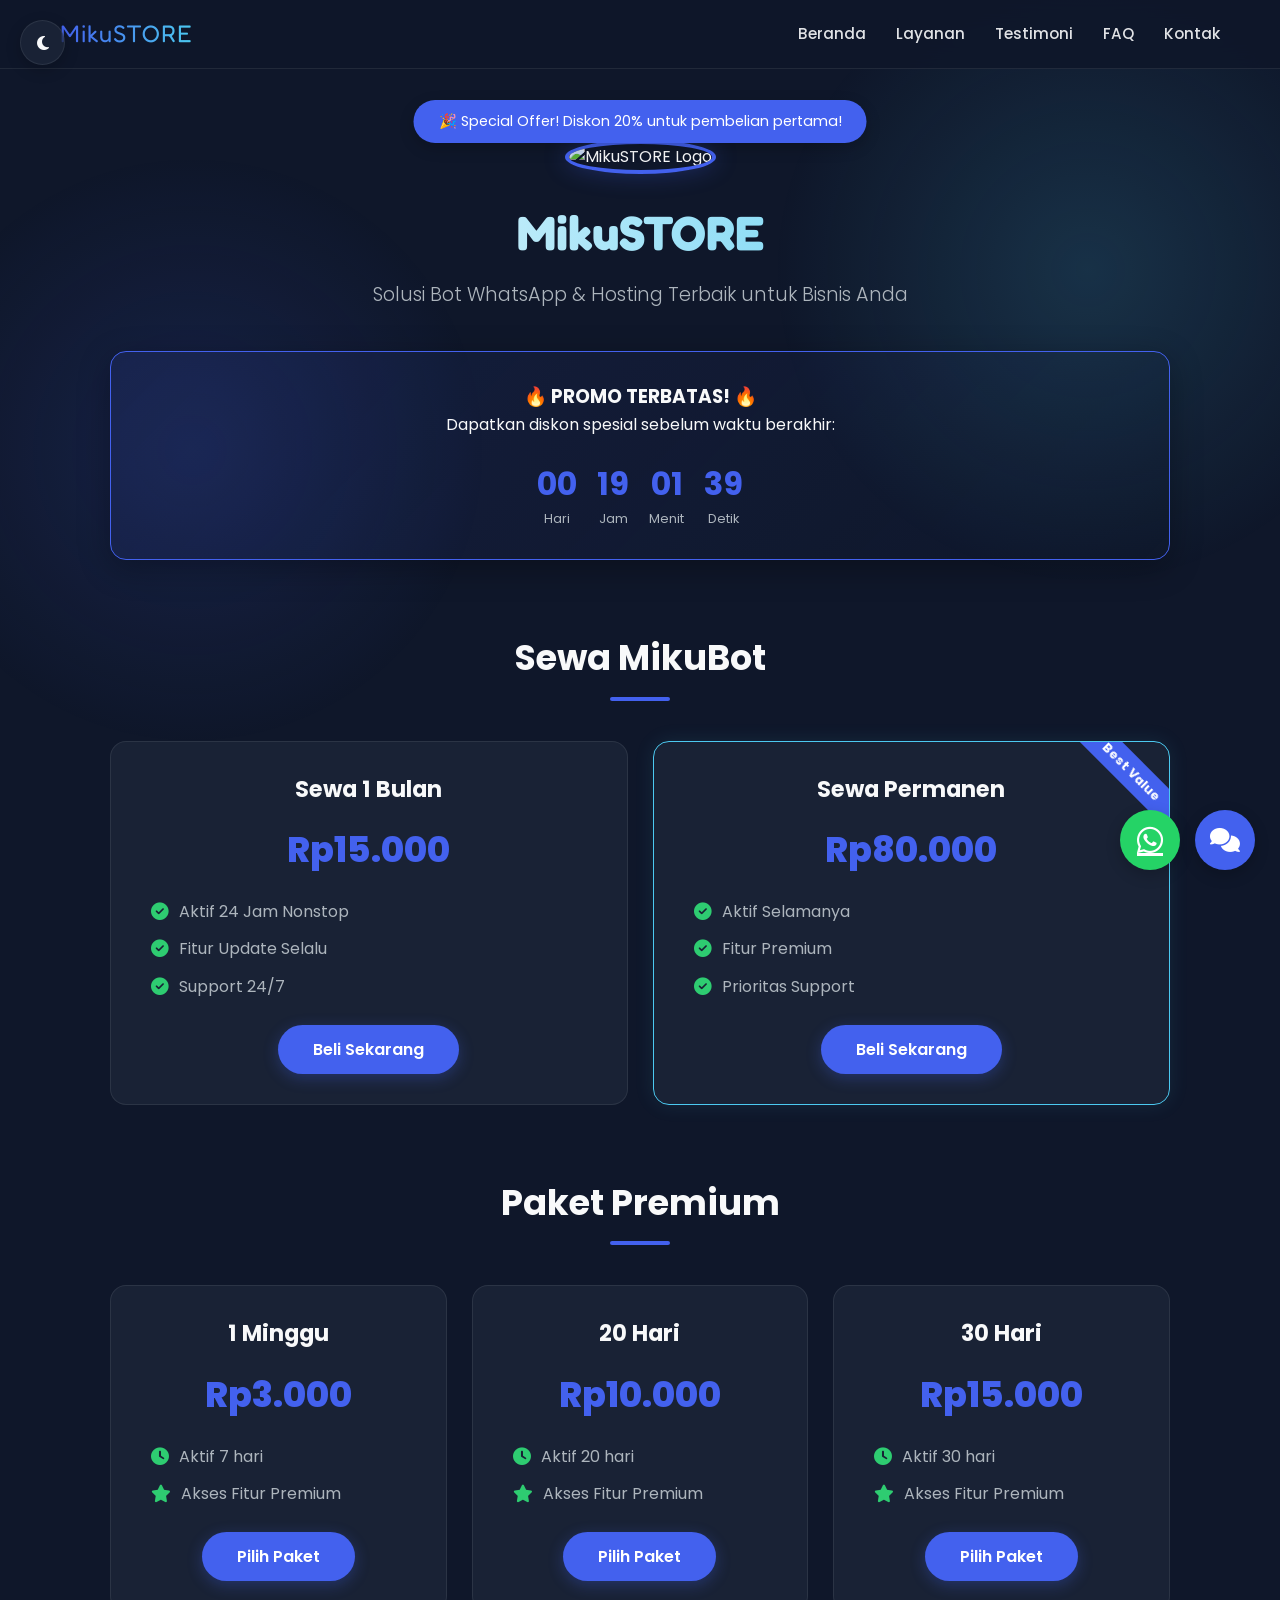
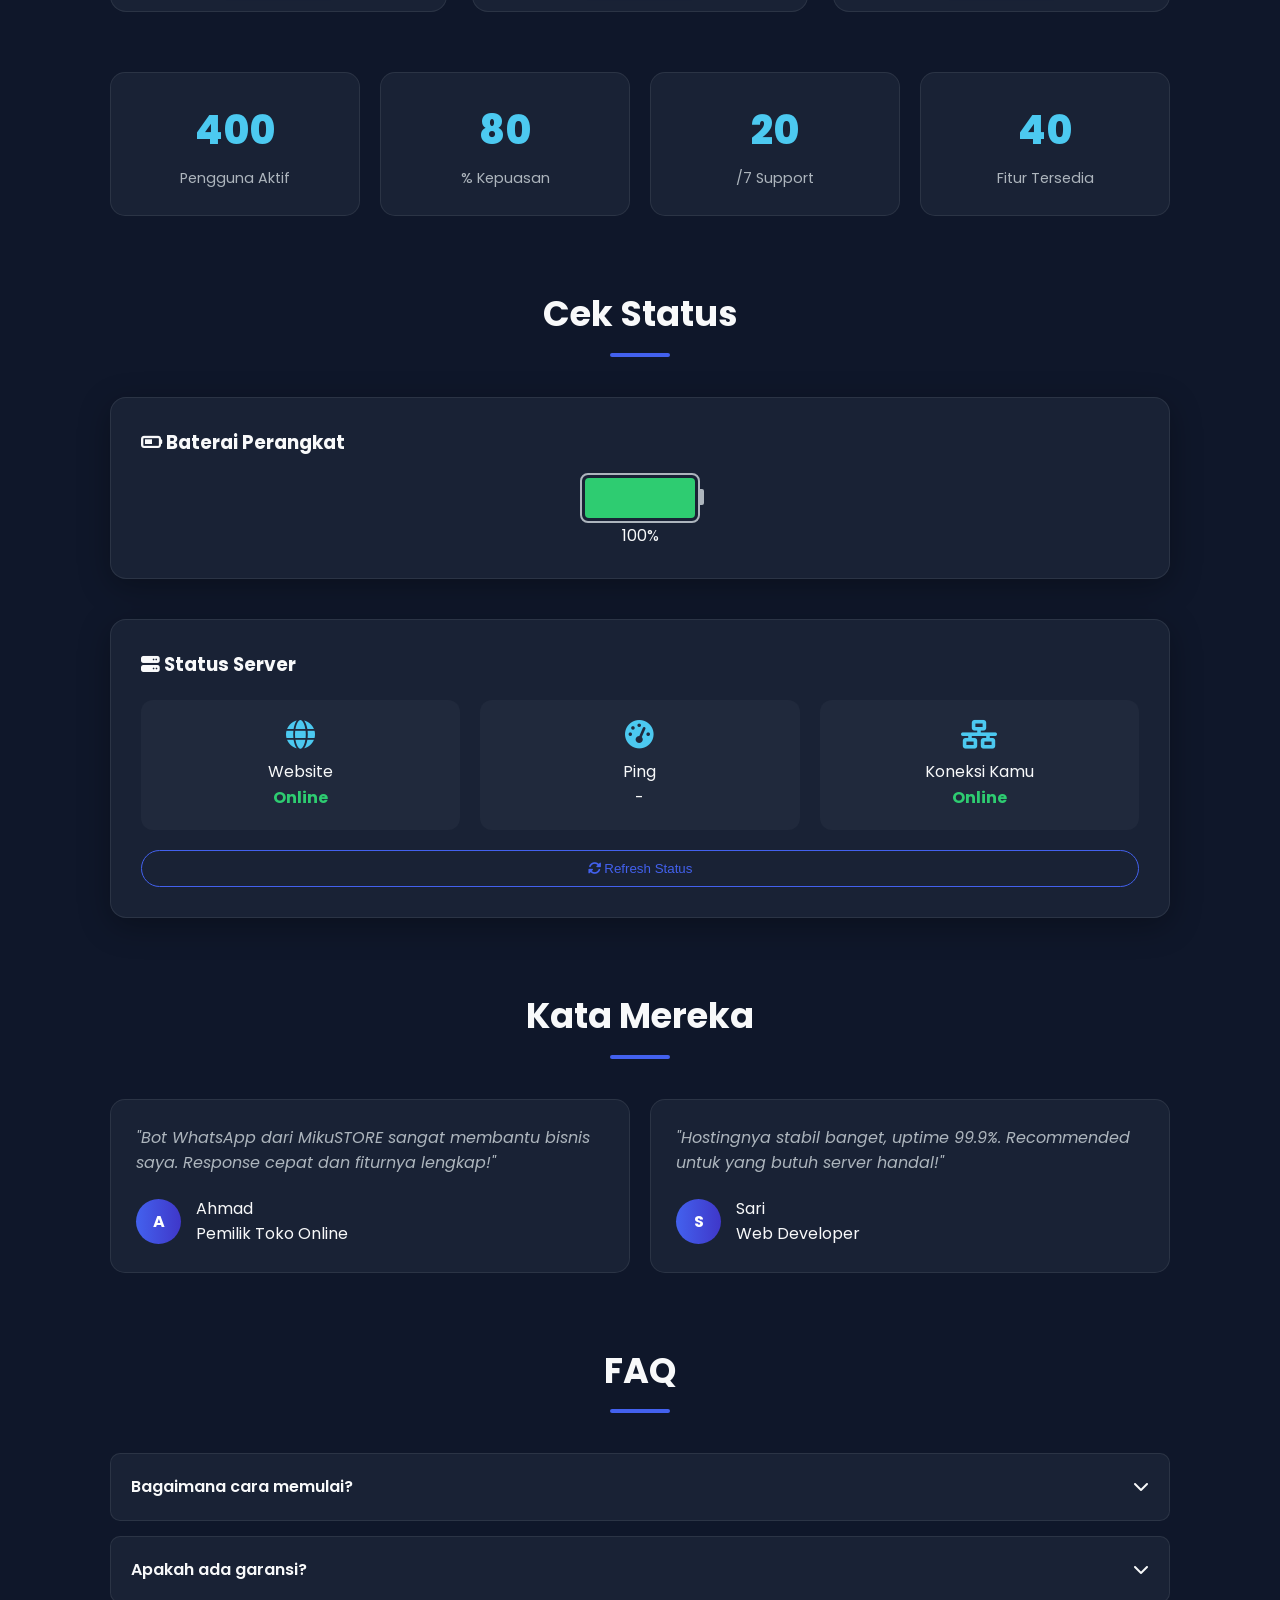
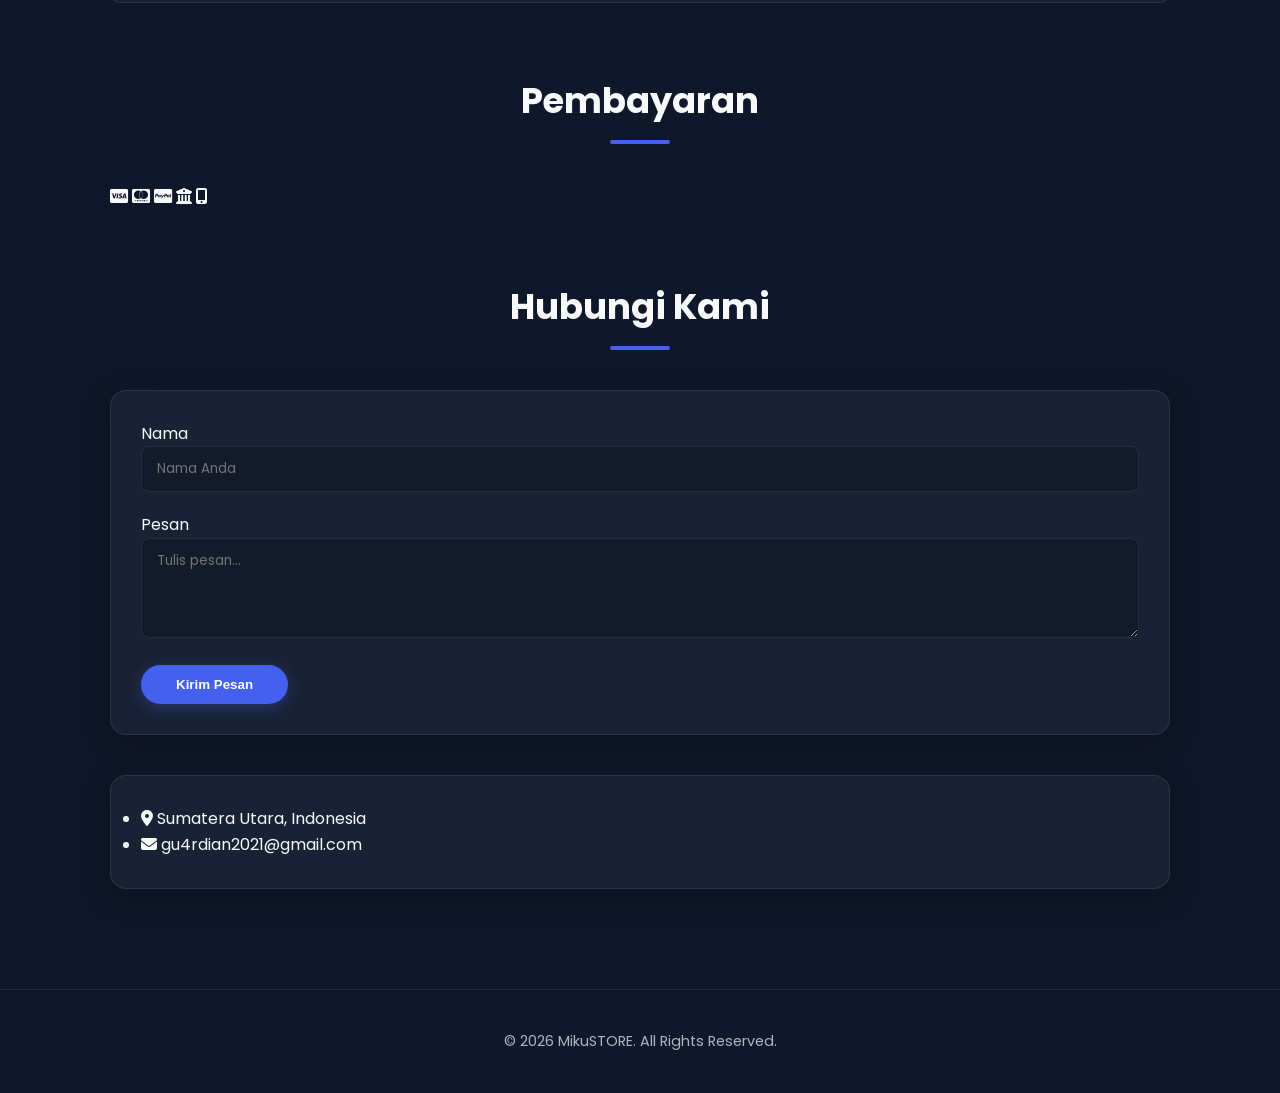
==== index.html @ b58fa384 "Add files via upload" ====
<!DOCTYPE html>
<html lang="id">
<head>
  <meta charset="UTF-8">
  <meta name="viewport" content="width=device-width, initial-scale=1.0">
  <title>MikuSTORE | Bot WhatsApp & Hosting Terbaik</title>
  <meta name="description" content="MikuSTORE - Penyedia Bot WhatsApp & Hosting Terbaik dengan harga terjangkau.">
  <meta name="keywords" content="bot whatsapp, hosting, miku bot, sewa bot, premium bot, indonesia">
  <meta name="author" content="MikuSTORE">
  
  <!-- Font & Icons -->
  <link rel="stylesheet" href="https://cdnjs.cloudflare.com/ajax/libs/font-awesome/6.4.0/css/all.min.css">
  <link href="https://fonts.googleapis.com/css2?family=Poppins:wght@300;400;500;600;700&family=Fredoka+One&display=swap" rel="stylesheet">
  
  <!-- Link ke CSS Eksternal -->
  <link rel="stylesheet" href="style.css">
</head>
<body>
  <div class="background-overlay"></div>
  
  <div class="loading">
    <div class="loader"></div>
  </div>

  <!-- Navigation Bar -->
  <nav class="navbar">
    <div class="nav-container">
      <div class="nav-logo">MikuSTORE</div>
      <ul class="nav-menu">
        <li><a href="#home" class="nav-link">Beranda</a></li>
        <li><a href="#services" class="nav-link">Layanan</a></li>
        <li><a href="#testimonials" class="nav-link">Testimoni</a></li>
        <li><a href="#faq" class="nav-link">FAQ</a></li>
        <li><a href="#contact" class="nav-link">Kontak</a></li>
      </ul>
      <button class="mobile-menu-btn" id="mobileMenuBtn">
        <i class="fas fa-bars"></i>
      </button>
    </div>
  </nav>

  <!-- Theme Toggle -->
  <div class="theme-toggle" id="themeToggle">
    <i class="fas fa-moon"></i>
  </div>

  <!-- Notification Banner -->
  <div class="notification" id="notification">
    🎉 Special Offer! Diskon 20% untuk pembelian pertama!
  </div>

  <div class="container">
    <header class="header fade-in" id="home">
      <div class="logo-container">
        <img src="https://telegra.ph/file/12af7fc7586c6e9bf2c4f.jpg" alt="MikuSTORE Logo" loading="lazy">
      </div>
      <h1>MikuSTORE</h1>
      <p class="tagline">Solusi Bot WhatsApp & Hosting Terbaik untuk Bisnis Anda</p>
    </header>

    <!-- Promo Countdown -->
    <div class="promo-section fade-in">
      <h3>🔥 PROMO TERBATAS! 🔥</h3>
      <p>Dapatkan diskon spesial sebelum waktu berakhir:</p>
      <div class="countdown" id="countdown">
        <div class="countdown-item">
          <div class="countdown-number" id="days">00</div>
          <div class="countdown-label">Hari</div>
        </div>
        <div class="countdown-item">
          <div class="countdown-number" id="hours">00</div>
          <div class="countdown-label">Jam</div>
        </div>
        <div class="countdown-item">
          <div class="countdown-number" id="minutes">00</div>
          <div class="countdown-label">Menit</div>
        </div>
        <div class="countdown-item">
          <div class="countdown-number" id="seconds">00</div>
          <div class="countdown-label">Detik</div>
        </div>
      </div>
    </div>

    <h2 class="fade-in" id="services">Sewa MikuBot</h2>

    <div class="pricing">
      <div class="box fade-in">
        <h3>Sewa 1 Bulan</h3>
        <div class="price">Rp15.000</div>
        <ul>
          <li><i class="fas fa-check-circle"></i> Aktif 24 Jam Nonstop</li>
          <li><i class="fas fa-check-circle"></i> Fitur Update Selalu</li>
          <li><i class="fas fa-check-circle"></i> Support 24/7</li>
        </ul>
        <a href="https://wa.me/+6282370247706" class="btn-click">Beli Sekarang</a>
      </div>
      <div class="box fade-in popular">
        <div class="badge-popular">Best Value</div>
        <h3>Sewa Permanen</h3>
        <div class="price">Rp80.000</div>
        <ul>
          <li><i class="fas fa-check-circle"></i> Aktif Selamanya</li>
          <li><i class="fas fa-check-circle"></i> Fitur Premium</li>
          <li><i class="fas fa-check-circle"></i> Prioritas Support</li>
        </ul>
        <a href="https://wa.me/+6282370247706" class="btn-click">Beli Sekarang</a>
      </div>
    </div>

    <h2 class="fade-in">Paket Premium</h2>

    <div class="pricing">
      <div class="box fade-in">
        <h3>1 Minggu</h3>
        <div class="price">Rp3.000</div>
        <ul>
          <li><i class="fas fa-clock"></i> Aktif 7 hari</li>
          <li><i class="fas fa-star"></i> Akses Fitur Premium</li>
        </ul>
        <a href="https://wa.me/+6282370247706" class="btn-click">Pilih Paket</a>
      </div>
      <div class="box fade-in">
        <h3>20 Hari</h3>
        <div class="price">Rp10.000</div>
        <ul>
          <li><i class="fas fa-clock"></i> Aktif 20 hari</li>
          <li><i class="fas fa-star"></i> Akses Fitur Premium</li>
        </ul>
        <a href="https://wa.me/+6282370247706" class="btn-click">Pilih Paket</a>
      </div>
      <div class="box fade-in">
        <h3>30 Hari</h3>
        <div class="price">Rp15.000</div>
        <ul>
          <li><i class="fas fa-clock"></i> Aktif 30 hari</li>
          <li><i class="fas fa-star"></i> Akses Fitur Premium</li>
        </ul>
        <a href="https://wa.me/+6282370247706" class="btn-click">Pilih Paket</a>
      </div>
    </div>

    <!-- Statistics Section -->
    <div class="stats fade-in">
      <div class="stat-card">
        <div class="stat-number" data-count="500">0</div>
        <div class="stat-label">Pengguna Aktif</div>
      </div>
      <div class="stat-card">
        <div class="stat-number" data-count="99">0</div>
        <div class="stat-label">% Kepuasan</div>
      </div>
      <div class="stat-card">
        <div class="stat-number" data-count="24">0</div>
        <div class="stat-label">/7 Support</div>
      </div>
      <div class="stat-card">
        <div class="stat-number" data-count="50">0</div>
        <div class="stat-label">Fitur Tersedia</div>
      </div>
    </div>

    <h2 class="fade-in">Cek Status</h2>

    <div class="battery-section fade-in">
      <h3><i class="fas fa-battery-half"></i> Baterai Perangkat</h3>
      <div class="battery-container">
        <div class="battery">
          <div class="battery-level" id="battery-level"></div>
        </div>
        <div class="battery-percent" id="battery-percent">...</div>
      </div>
    </div>

    <!-- Connection Status Section -->
    <div class="connection-section fade-in">
      <h3><i class="fas fa-server"></i> Status Server</h3>
      <div class="connection-container">
        <div class="connection-card">
          <div class="connection-icon"><i class="fas fa-globe"></i></div>
          <div class="connection-status">Website</div>
          <div class="connection-value status-online" id="website-status">Online</div>
        </div>
        <div class="connection-card">
          <div class="connection-icon"><i class="fas fa-tachometer-alt"></i></div>
          <div class="connection-status">Ping</div>
          <div class="connection-value" id="ping-value">
            <span class="ping-indicator ping-excellent" id="ping-indicator"></span>
            <span id="ping-ms">-</span>
          </div>
        </div>
        <div class="connection-card">
          <div class="connection-icon"><i class="fas fa-network-wired"></i></div>
          <div class="connection-status">Koneksi Kamu</div>
          <div class="connection-value status-online" id="user-connection">Online</div>
        </div>
      </div>
      
      <button class="check-connection-btn" id="checkConnectionBtn">
        <i class="fas fa-sync-alt"></i> Refresh Status
      </button>
    </div>

    <!-- Testimonials Section -->
    <h2 class="fade-in" id="testimonials">Kata Mereka</h2>
    <div class="testimonials">
      <div class="testimonial-grid">
        <div class="testimonial-card fade-in">
          <div class="testimonial-text">
            "Bot WhatsApp dari MikuSTORE sangat membantu bisnis saya. Response cepat dan fiturnya lengkap!"
          </div>
          <div class="testimonial-author">
            <div class="author-avatar">A</div>
            <div>
              <div class="author-name">Ahmad</div>
              <div class="author-role">Pemilik Toko Online</div>
            </div>
          </div>
        </div>
        <div class="testimonial-card fade-in">
          <div class="testimonial-text">
            "Hostingnya stabil banget, uptime 99.9%. Recommended untuk yang butuh server handal!"
          </div>
          <div class="testimonial-author">
            <div class="author-avatar">S</div>
            <div>
              <div class="author-name">Sari</div>
              <div class="author-role">Web Developer</div>
            </div>
          </div>
        </div>
      </div>
    </div>

    <!-- FAQ Section -->
    <h2 class="fade-in" id="faq">FAQ</h2>
    <div class="faq-section">
      <div class="faq-container">
        <div class="faq-item fade-in">
          <div class="faq-question">
            Bagaimana cara memulai?
            <span class="faq-toggle"><i class="fas fa-chevron-down"></i></span>
          </div>
          <div class="faq-answer">
            Hubungi kami via WhatsApp, tim kami akan membantu setup bot dalam waktu singkat.
          </div>
        </div>
        <div class="faq-item fade-in">
          <div class="faq-question">
            Apakah ada garansi?
            <span class="faq-toggle"><i class="fas fa-chevron-down"></i></span>
          </div>
          <div class="faq-answer">
            Ya, garansi uptime 99.9% dan uang kembali jika tidak puas dalam 7 hari.
          </div>
        </div>
      </div>
    </div>

    <!-- Payment Methods -->
    <div class="payment-section fade-in">
      <h2>Pembayaran</h2>
      <div class="payment-icons">
        <i class="fab fa-cc-visa" title="Visa"></i>
        <i class="fab fa-cc-mastercard" title="Mastercard"></i>
        <i class="fab fa-cc-paypal" title="PayPal"></i>
        <i class="fas fa-university" title="Transfer Bank"></i>
        <i class="fas fa-mobile-alt" title="E-Wallet"></i>
      </div>
    </div>

    <!-- Contact Form -->
    <h2 class="fade-in" id="contact">Hubungi Kami</h2>
    <div class="contact-form fade-in">
      <form id="contactForm">
        <div class="form-group">
          <label for="name">Nama</label>
          <input type="text" id="name" class="form-control" placeholder="Nama Anda" required>
        </div>
        <div class="form-group">
          <label for="message">Pesan</label>
          <textarea id="message" class="form-control" placeholder="Tulis pesan..." required></textarea>
        </div>
        <button type="submit" class="btn-click">Kirim Pesan</button>
      </form>
    </div>

    <div class="contact fade-in">
      <ul>
        <li><i class="fas fa-map-marker-alt"></i> Sumatera Utara, Indonesia</li>
        <li><i class="fas fa-envelope"></i> gu4rdian2021@gmail.com</li>
      </ul>
    </div>
  </div>

  <!-- Widgets -->
  <div class="live-chat-widget" id="liveChatWidget">
    <div class="chat-header">
      <h4>Support</h4>
      <button class="chat-close" id="chatClose"><i class="fas fa-times"></i></button>
    </div>
    <div class="chat-body" id="chatBody">
      <div class="chat-message">
        <div class="chat-avatar">CS</div>
        <div class="chat-text">Halo! Ada yang bisa kami bantu?</div>
      </div>
    </div>
    <div class="chat-input">
      <input type="text" id="chatInput" placeholder="Ketik pesan...">
      <button id="chatSend"><i class="fas fa-paper-plane"></i></button>
    </div>
  </div>

  <div class="chat-toggle" id="chatToggle">
    <i class="fas fa-comments"></i>
  </div>

  <a href="https://wa.me/6282370247706" class="whatsapp-float" target="_blank">
    <i class="fab fa-whatsapp"></i>
  </a>

  <div class="back-to-top" id="backToTop">
    <i class="fas fa-arrow-up"></i>
  </div>

  <footer class="footer">
    <p>&copy; <span id="displayYear"></span> MikuSTORE. All Rights Reserved.</p>
  </footer>

  <!-- Link ke JS Eksternal -->
  <script src="script.js"></script>
</body>
</html>
---- style.css ----
:root {
  /* Skema Warna Baru: Lebih Soft & Professional */
  --primary: #4361ee;       /* Royal Blue */
  --secondary: #3f37c9;     /* Deep Blue */
  --accent: #4cc9f0;        /* Cyan/Light Blue */
  --text-main: #f8f9fa;     /* Off-white text */
  --text-muted: #adb5bd;    /* Grey text */
  
  --dark: #0f172a;          /* Dark Slate (Background utama) */
  --darker: #020617;        /* Almost Black */
  
  --card-bg: rgba(30, 41, 59, 0.7); /* Glassmorphism Slate */
  --card-border: rgba(255, 255, 255, 0.08);
  
  --success: #2ecc71;
  --shadow: 0 8px 32px 0 rgba(0, 0, 0, 0.3);
  --transition: all 0.3s ease;
}

* {
  margin: 0;
  padding: 0;
  box-sizing: border-box;
}

html {
  scroll-behavior: smooth;
}

body {
  font-family: 'Poppins', sans-serif;
  color: var(--text-main);
  background: var(--dark);
  line-height: 1.6;
  min-height: 100vh;
  overflow-x: hidden;
}

/* Light Mode Variables */
body.light-mode {
  --primary: #3a0ca3;
  --secondary: #4361ee;
  --dark: #f1f5f9;
  --darker: #e2e8f0;
  --text-main: #1e293b;
  --text-muted: #64748b;
  --card-bg: rgba(255, 255, 255, 0.85);
  --card-border: rgba(0,0,0,0.05);
  color: var(--text-main);
}

/* Subtle Animated Background */
.background-overlay {
  position: fixed;
  top: 0;
  left: 0;
  width: 100%;
  height: 100%;
  background: 
    radial-gradient(circle at 15% 50%, rgba(67, 97, 238, 0.15), transparent 25%),
    radial-gradient(circle at 85% 30%, rgba(76, 201, 240, 0.15), transparent 25%);
  z-index: -1;
  pointer-events: none;
}

/* Navbar */
.navbar {
  position: fixed;
  top: 0;
  width: 100%;
  background: rgba(15, 23, 42, 0.85);
  backdrop-filter: blur(12px);
  -webkit-backdrop-filter: blur(12px);
  z-index: 1000;
  padding: 15px 0;
  transition: var(--transition);
  border-bottom: 1px solid var(--card-border);
}

.navbar.scrolled {
  padding: 10px 0;
  box-shadow: 0 4px 20px rgba(0,0,0,0.1);
}

.nav-container {
  max-width: 1200px;
  margin: 0 auto;
  padding: 0 20px;
  display: flex;
  justify-content: space-between;
  align-items: center;
}

.nav-logo {
  font-family: 'Fredoka One', cursive;
  font-size: 1.5rem;
  background: linear-gradient(to right, var(--primary), var(--accent));
  -webkit-background-clip: text;
  -webkit-text-fill-color: transparent;
  letter-spacing: 1px;
}

.nav-menu {
  display: flex;
  list-style: none;
  gap: 30px;
}

.nav-link {
  color: var(--text-main);
  text-decoration: none;
  font-weight: 500;
  font-size: 0.95rem;
  transition: var(--transition);
  opacity: 0.9;
}

.nav-link:hover {
  color: var(--accent);
  opacity: 1;
}

.mobile-menu-btn {
  display: none;
  background: none;
  border: none;
  color: var(--text-main);
  font-size: 1.5rem;
  cursor: pointer;
}

/* Container & Header */
.container {
  max-width: 1100px;
  margin: 0 auto;
  padding: 20px;
}

.header {
  text-align: center;
  padding: 120px 0 40px;
}

.header img {
  width: 160px;
  height: 160px;
  border-radius: 50%;
  object-fit: cover;
  border: 4px solid var(--primary);
  box-shadow: 0 0 25px rgba(67, 97, 238, 0.3);
  transition: var(--transition);
  margin-bottom: 20px;
}

.header img:hover {
  transform: scale(1.05);
  border-color: var(--accent);
}

h1 {
  font-family: 'Fredoka One', cursive;
  font-size: 3rem;
  margin-bottom: 10px;
  background: linear-gradient(to right, #fff, var(--accent));
  -webkit-background-clip: text;
  -webkit-text-fill-color: transparent;
}

body.light-mode h1 {
  background: linear-gradient(to right, var(--primary), var(--secondary));
  -webkit-background-clip: text;
  -webkit-text-fill-color: transparent;
}

.tagline {
  font-size: 1.2rem;
  color: var(--text-muted);
  font-weight: 300;
}

h2 {
  text-align: center;
  margin: 70px 0 40px;
  font-size: 2.2rem;
  color: var(--text-main);
  position: relative;
  font-weight: 700;
}

h2::after {
  content: '';
  display: block;
  width: 60px;
  height: 4px;
  background: var(--primary);
  margin: 10px auto 0;
  border-radius: 2px;
}

/* Pricing Boxes */
.pricing {
  display: grid;
  grid-template-columns: repeat(auto-fit, minmax(280px, 1fr));
  gap: 25px;
}

.box {
  background: var(--card-bg);
  border: 1px solid var(--card-border);
  border-radius: 16px;
  padding: 30px;
  text-align: center;
  transition: var(--transition);
  position: relative;
  overflow: hidden;
}

.box:hover {
  transform: translateY(-8px);
  border-color: var(--primary);
  box-shadow: 0 10px 40px rgba(0,0,0,0.2);
}

/* Badge for popular item */
.box.popular {
  border-color: var(--accent);
  box-shadow: 0 0 20px rgba(76, 201, 240, 0.1);
}

.badge-popular {
  position: absolute;
  top: 15px;
  right: -30px;
  background: var(--primary);
  color: white;
  padding: 5px 30px;
  transform: rotate(45deg);
  font-size: 0.8rem;
  font-weight: bold;
}

.box h3 {
  font-size: 1.4rem;
  margin-bottom: 15px;
  color: var(--text-main);
}

.price {
  font-size: 2.2rem;
  font-weight: 800;
  color: var(--primary);
  margin-bottom: 20px;
}

.box ul {
  list-style: none;
  margin-bottom: 25px;
  text-align: left;
  padding-left: 10px;
}

.box ul li {
  margin: 12px 0;
  color: var(--text-muted);
  display: flex;
  align-items: center;
}

.box ul li i {
  color: var(--success);
  margin-right: 10px;
  font-size: 1.1rem;
}

/* Buttons */
.btn-click {
  display: inline-block;
  background: var(--primary);
  color: #fff;
  padding: 12px 35px;
  border-radius: 50px;
  text-decoration: none;
  font-weight: 600;
  transition: var(--transition);
  border: none;
  cursor: pointer;
  box-shadow: 0 4px 15px rgba(67, 97, 238, 0.3);
}

.btn-click:hover {
  background: var(--secondary);
  transform: translateY(-2px);
  box-shadow: 0 6px 20px rgba(67, 97, 238, 0.5);
}

/* Statistics */
.stats {
  display: grid;
  grid-template-columns: repeat(auto-fit, minmax(150px, 1fr));
  gap: 20px;
  margin: 60px 0;
}

.stat-card {
  background: var(--card-bg);
  border: 1px solid var(--card-border);
  padding: 25px;
  border-radius: 15px;
  text-align: center;
}

.stat-number {
  font-size: 2.5rem;
  font-weight: 800;
  color: var(--accent);
  margin-bottom: 5px;
}

.stat-label {
  color: var(--text-muted);
  font-size: 0.9rem;
}

/* Utility Sections (Battery, Connection, Promo) */
.battery-section, .connection-section, .promo-section, .contact-form, .contact {
  background: var(--card-bg);
  border: 1px solid var(--card-border);
  border-radius: 16px;
  padding: 30px;
  margin-bottom: 40px;
  box-shadow: var(--shadow);
}

.battery-container {
  margin-top: 15px;
  display: flex;
  flex-direction: column;
  align-items: center;
}

.battery {
  width: 120px;
  height: 50px;
  border: 2px solid var(--text-muted);
  border-radius: 8px;
  position: relative;
  padding: 3px;
}

.battery::after {
  content: '';
  position: absolute;
  top: 14px;
  right: -6px;
  width: 4px;
  height: 16px;
  background: var(--text-muted);
  border-radius: 0 2px 2px 0;
}

.battery-level {
  height: 100%;
  width: 0%;
  background: var(--success);
  border-radius: 4px;
  transition: width 0.5s ease;
}

.promo-section {
  text-align: center;
  border: 1px solid var(--primary);
  background: linear-gradient(135deg, rgba(67, 97, 238, 0.1), transparent);
}

.countdown {
  display: flex;
  justify-content: center;
  gap: 20px;
  margin-top: 20px;
}

.countdown-number {
  font-size: 2rem;
  font-weight: 700;
  color: var(--primary);
}

.countdown-label {
  font-size: 0.8rem;
  color: var(--text-muted);
}

/* Connection Cards */
.connection-container {
  display: grid;
  grid-template-columns: repeat(auto-fit, minmax(200px, 1fr));
  gap: 20px;
  margin-top: 20px;
}

.connection-card {
  background: rgba(255,255,255,0.03);
  padding: 20px;
  border-radius: 12px;
  text-align: center;
}

.connection-icon i {
  font-size: 1.8rem;
  color: var(--accent);
  margin-bottom: 10px;
}

.status-online { color: var(--success); font-weight: bold; }
.status-offline { color: #ef4444; font-weight: bold; }

.check-connection-btn {
  margin-top: 20px;
  background: transparent;
  border: 1px solid var(--primary);
  color: var(--primary);
  padding: 10px 25px;
  border-radius: 30px;
  cursor: pointer;
  transition: var(--transition);
  width: 100%;
}

.check-connection-btn:hover {
  background: var(--primary);
  color: white;
}

/* FAQ */
.faq-item {
  background: var(--card-bg);
  border: 1px solid var(--card-border);
  margin-bottom: 15px;
  border-radius: 10px;
  overflow: hidden;
}

.faq-question {
  padding: 20px;
  cursor: pointer;
  display: flex;
  justify-content: space-between;
  align-items: center;
  font-weight: 600;
}

.faq-answer {
  padding: 0 20px;
  max-height: 0;
  overflow: hidden;
  transition: max-height 0.3s ease, padding 0.3s ease;
  color: var(--text-muted);
}

.faq-item.active .faq-answer {
  padding-bottom: 20px;
  max-height: 200px;
}

.faq-item.active .faq-toggle i {
  transform: rotate(180deg);
}

/* Form */
.form-group { margin-bottom: 20px; }

.form-control {
  width: 100%;
  padding: 12px 15px;
  border-radius: 8px;
  border: 1px solid var(--card-border);
  background: rgba(0,0,0,0.2);
  color: var(--text-main);
  font-family: inherit;
  transition: var(--transition);
}

.form-control:focus {
  outline: none;
  border-color: var(--primary);
  background: rgba(0,0,0,0.3);
}

body.light-mode .form-control {
  background: #f8fafc;
  border-color: #cbd5e1;
}

textarea.form-control { min-height: 100px; resize: vertical; }

/* Testimonials */
.testimonial-grid {
  display: grid;
  grid-template-columns: repeat(auto-fit, minmax(280px, 1fr));
  gap: 20px;
}

.testimonial-card {
  background: var(--card-bg);
  border: 1px solid var(--card-border);
  padding: 25px;
  border-radius: 15px;
}

.testimonial-text {
  font-style: italic;
  margin-bottom: 20px;
  color: var(--text-muted);
}

.testimonial-author {
  display: flex;
  align-items: center;
  gap: 15px;
}

.author-avatar {
  width: 45px;
  height: 45px;
  border-radius: 50%;
  background: linear-gradient(to right, var(--primary), var(--secondary));
  color: white;
  display: flex;
  align-items: center;
  justify-content: center;
  font-weight: bold;
}

/* Floating Elements */
.theme-toggle, .chat-toggle, .whatsapp-float, .back-to-top {
  position: fixed;
  z-index: 1000;
  cursor: pointer;
  border-radius: 50%;
  display: flex;
  align-items: center;
  justify-content: center;
  box-shadow: 0 5px 15px rgba(0,0,0,0.2);
  transition: var(--transition);
}

.theme-toggle { top: 20px; left: 20px; width: 45px; height: 45px; background: var(--card-bg); color: var(--text-main); border: 1px solid var(--card-border); }
.whatsapp-float { bottom: 30px; right: 100px; width: 60px; height: 60px; background: #25d366; color: white; font-size: 30px; }
.chat-toggle { bottom: 30px; right: 25px; width: 60px; height: 60px; background: var(--primary); color: white; font-size: 24px; }
.back-to-top { bottom: 100px; right: 25px; width: 45px; height: 45px; background: var(--darker); color: var(--text-main); border: 1px solid var(--card-border); opacity: 0; pointer-events: none; }
.back-to-top.visible { opacity: 1; pointer-events: auto; }

/* Widgets */
.live-chat-widget {
  position: fixed;
  bottom: 100px;
  right: 25px;
  width: 300px;
  background: var(--card-bg);
  border: 1px solid var(--card-border);
  border-radius: 15px;
  box-shadow: 0 10px 40px rgba(0,0,0,0.3);
  backdrop-filter: blur(10px);
  transform: translateY(20px);
  opacity: 0;
  visibility: hidden;
  transition: var(--transition);
  z-index: 999;
}

.live-chat-widget.active {
  transform: translateY(0);
  opacity: 1;
  visibility: visible;
}

.chat-header {
  background: var(--primary);
  padding: 15px;
  border-radius: 14px 14px 0 0;
  display: flex;
  justify-content: space-between;
  align-items: center;
  color: white;
}

.chat-close { background: none; border: none; color: white; cursor: pointer; font-size: 1.1rem; }

.chat-body {
  height: 250px;
  overflow-y: auto;
  padding: 15px;
}

.chat-message { display: flex; margin-bottom: 10px; font-size: 0.9rem; gap: 8px;}
.chat-message.user { flex-direction: row-reverse; }

.chat-text {
  background: rgba(255,255,255,0.1);
  padding: 8px 12px;
  border-radius: 10px;
  color: var(--text-main);
}
.chat-message.user .chat-text { background: var(--primary); color: white; }

.chat-input {
  display: flex;
  padding: 10px;
  border-top: 1px solid var(--card-border);
}

.chat-input input {
  flex: 1;
  background: transparent;
  border: none;
  color: var(--text-main);
  padding: 5px;
}
.chat-input input:focus { outline: none; }
.chat-input button { background: none; border: none; color: var(--primary); cursor: pointer; }

/* Loading & Notification */
.loading {
  position: fixed;
  top: 0; left: 0; width: 100%; height: 100%;
  background: var(--dark);
  display: flex; justify-content: center; align-items: center;
  z-index: 9999;
  transition: opacity 0.5s;
}
.loading.hidden { opacity: 0; visibility: hidden; }

.loader {
  width: 50px; height: 50px;
  border: 4px solid rgba(255,255,255,0.1);
  border-top-color: var(--primary);
  border-radius: 50%;
  animation: spin 1s infinite linear;
}

.notification {
  position: fixed; top: 80px; left: 50%; transform: translateX(-50%);
  background: var(--primary); color: white;
  padding: 10px 25px; border-radius: 50px;
  z-index: 900; opacity: 0; transition: var(--transition);
  font-size: 0.9rem; box-shadow: 0 5px 15px rgba(0,0,0,0.2);
}
.notification.show { opacity: 1; top: 100px; }

/* Footer */
.footer {
  text-align: center;
  padding: 40px 20px;
  color: var(--text-muted);
  font-size: 0.9rem;
  border-top: 1px solid var(--card-border);
  margin-top: 40px;
}

/* Animations */
@keyframes spin { to { transform: rotate(360deg); } }
.fade-in { opacity: 0; transform: translateY(20px); transition: 0.6s ease; }
.fade-in.visible { opacity: 1; transform: translateY(0); }

/* Responsive */
@media (max-width: 768px) {
  .nav-menu {
    position: fixed; top: 60px; left: -100%;
    width: 100%; height: calc(100vh - 60px);
    background: var(--dark);
    flex-direction: column; padding-top: 40px;
    align-items: center; gap: 20px;
  }
  .nav-menu.active { left: 0; }
  .mobile-menu-btn { display: block; }
  h1 { font-size: 2.2rem; }
  .whatsapp-float { right: 20px; bottom: 20px; }
  .chat-toggle { right: 20px; bottom: 90px; }
}
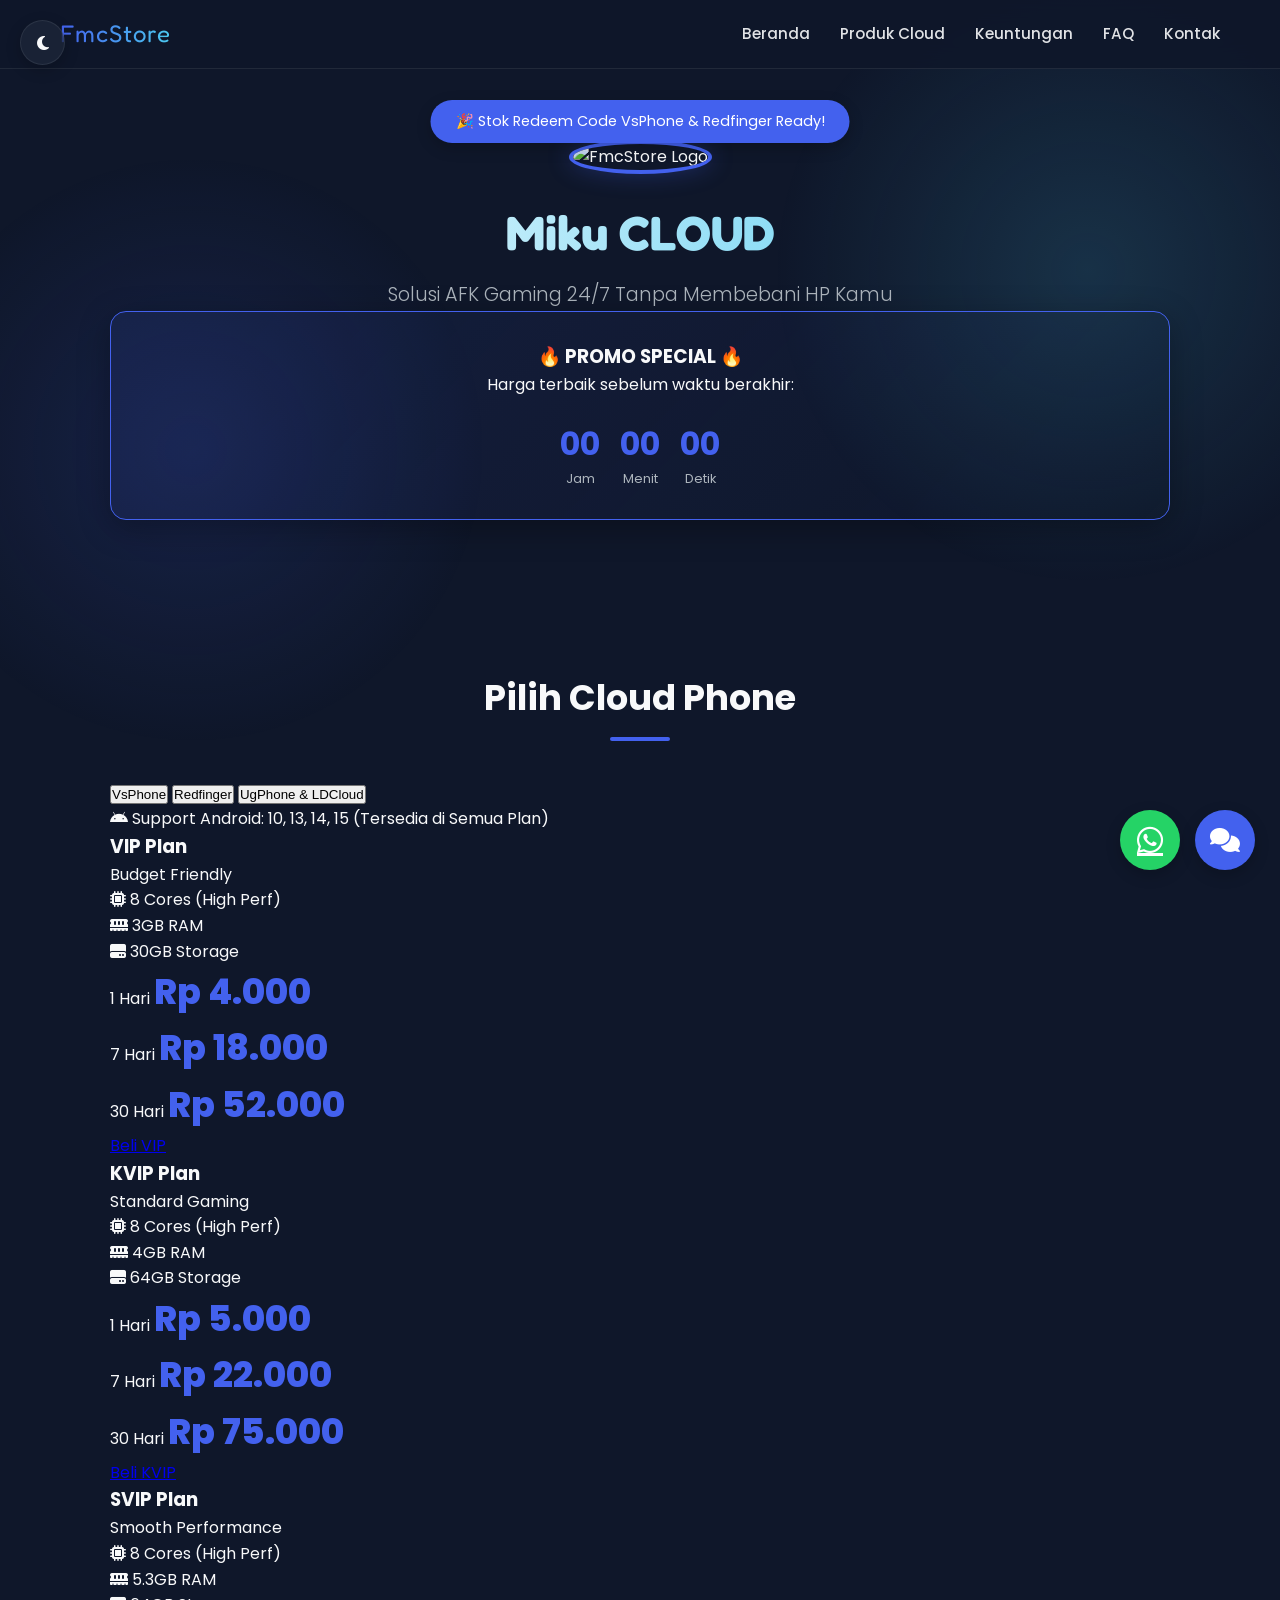
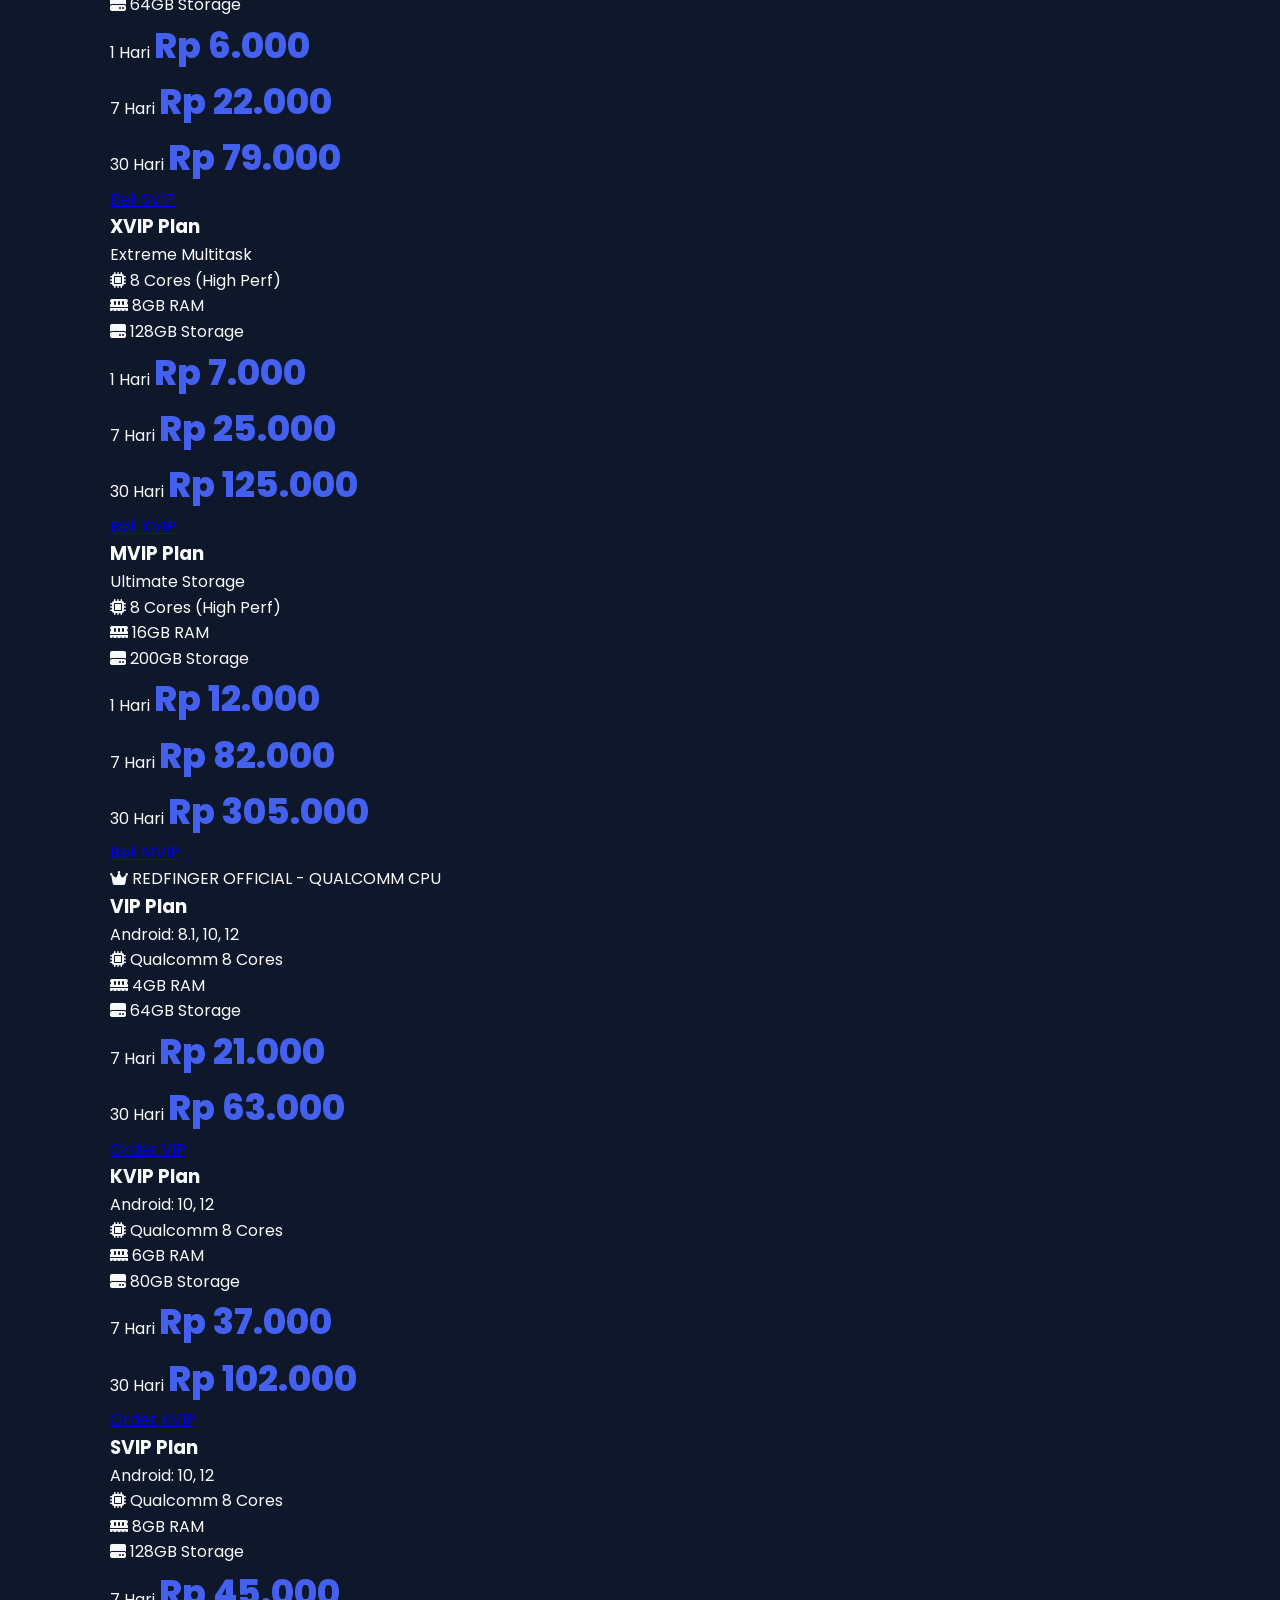
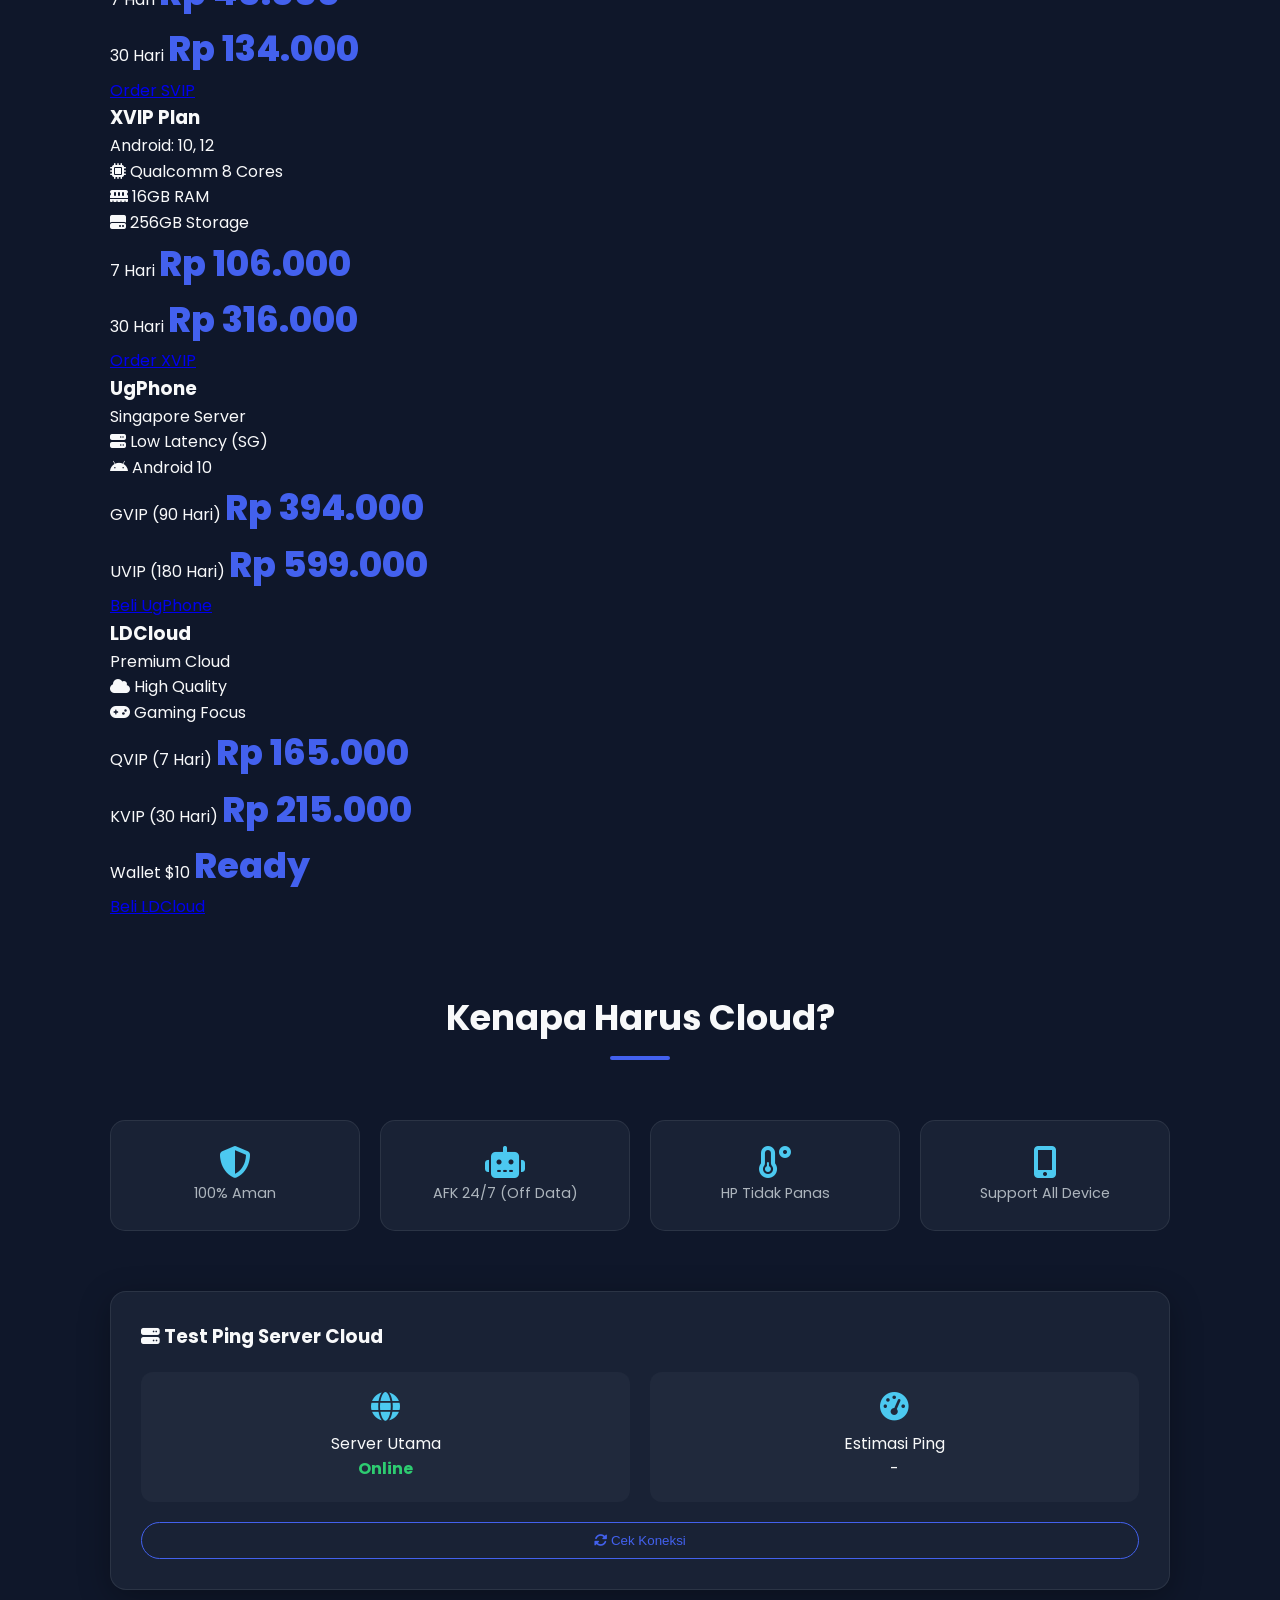
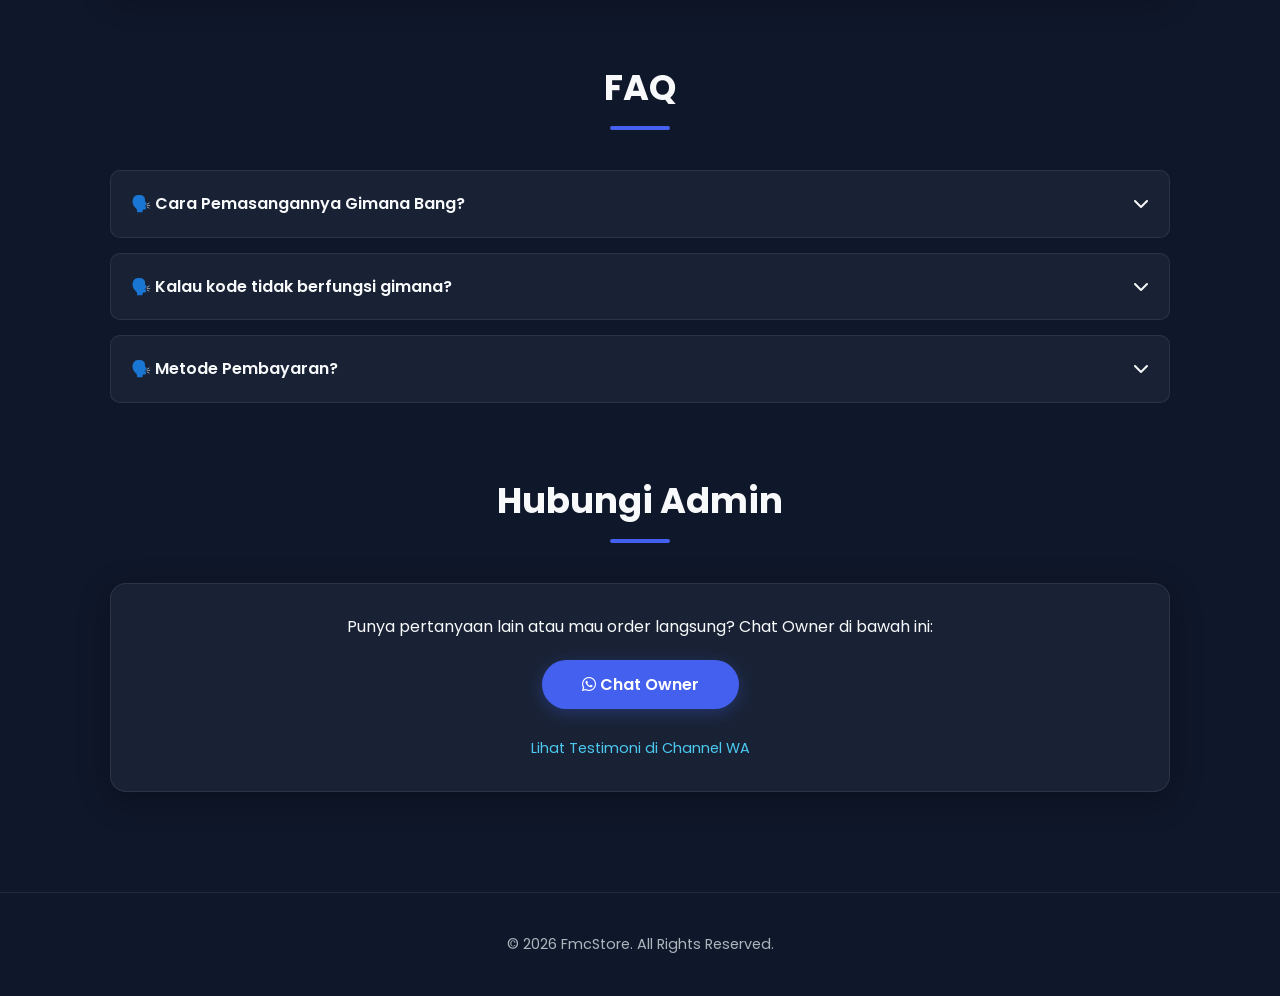
==== commit 0d823e02: "Update index.html" ====
--- a/index.html
+++ b/index.html
@@ -3,21 +3,22 @@
 <head>
   <meta charset="UTF-8">
   <meta name="viewport" content="width=device-width, initial-scale=1.0">
-  <title>MikuSTORE | Bot WhatsApp & Hosting Terbaik</title>
-  <meta name="description" content="MikuSTORE - Penyedia Bot WhatsApp & Hosting Terbaik dengan harga terjangkau.">
-  <meta name="keywords" content="bot whatsapp, hosting, miku bot, sewa bot, premium bot, indonesia">
-  <meta name="author" content="MikuSTORE">
+  <title>FmcStore | Cloud Phone High Spec & AFK Solution</title>
+  <meta name="description" content="Sewa Cloud Phone (VsPhone, Redfinger, UgPhone, LDCloud) untuk AFK Game 24/7. Spesifikasi Tinggi, Anti Panas, Aman.">
+  <meta name="keywords" content="cloud phone, vsphone, redfinger, ugphone, ldcloud, afk ragnarok, sewa cloud, emulator android">
+  <meta name="author" content="FmcStore">
   
   <!-- Font & Icons -->
   <link rel="stylesheet" href="https://cdnjs.cloudflare.com/ajax/libs/font-awesome/6.4.0/css/all.min.css">
   <link href="https://fonts.googleapis.com/css2?family=Poppins:wght@300;400;500;600;700&family=Fredoka+One&display=swap" rel="stylesheet">
   
-  <!-- Link ke CSS Eksternal -->
+  <!-- Link ke CSS -->
   <link rel="stylesheet" href="style.css">
 </head>
 <body>
   <div class="background-overlay"></div>
   
+  <!-- Loading Screen -->
   <div class="loading">
     <div class="loader"></div>
   </div>
@@ -25,11 +26,11 @@
   <!-- Navigation Bar -->
   <nav class="navbar">
     <div class="nav-container">
-      <div class="nav-logo">MikuSTORE</div>
+      <div class="nav-logo">FmcStore</div>
       <ul class="nav-menu">
         <li><a href="#home" class="nav-link">Beranda</a></li>
-        <li><a href="#services" class="nav-link">Layanan</a></li>
-        <li><a href="#testimonials" class="nav-link">Testimoni</a></li>
+        <li><a href="#products" class="nav-link">Produk Cloud</a></li>
+        <li><a href="#benefits" class="nav-link">Keuntungan</a></li>
         <li><a href="#faq" class="nav-link">FAQ</a></li>
         <li><a href="#contact" class="nav-link">Kontak</a></li>
       </ul>
@@ -46,190 +47,412 @@
 
   <!-- Notification Banner -->
   <div class="notification" id="notification">
-    🎉 Special Offer! Diskon 20% untuk pembelian pertama!
+    🎉 Stok Redeem Code VsPhone & Redfinger Ready!
   </div>
 
   <div class="container">
+    <!-- Hero Section -->
     <header class="header fade-in" id="home">
       <div class="logo-container">
-        <img src="https://telegra.ph/file/12af7fc7586c6e9bf2c4f.jpg" alt="MikuSTORE Logo" loading="lazy">
-      </div>
-      <h1>MikuSTORE</h1>
-      <p class="tagline">Solusi Bot WhatsApp & Hosting Terbaik untuk Bisnis Anda</p>
+        <img src="https://telegra.ph/file/12af7fc7586c6e9bf2c4f.jpg" alt="FmcStore Logo" loading="lazy">
+      </div>
+      <h1>Miku CLOUD</h1>
+      <p class="tagline">Solusi AFK Gaming 24/7 Tanpa Membebani HP Kamu</p>
+      
+      <!-- Promo Countdown -->
+      <div class="promo-section fade-in">
+        <h3>🔥 PROMO SPECIAL 🔥</h3>
+        <p>Harga terbaik sebelum waktu berakhir:</p>
+        <div class="countdown" id="countdown">
+          <div class="countdown-item">
+            <div class="countdown-number" id="hours">00</div>
+            <div class="countdown-label">Jam</div>
+          </div>
+          <div class="countdown-item">
+            <div class="countdown-number" id="minutes">00</div>
+            <div class="countdown-label">Menit</div>
+          </div>
+          <div class="countdown-item">
+            <div class="countdown-number" id="seconds">00</div>
+            <div class="countdown-label">Detik</div>
+          </div>
+        </div>
+      </div>
     </header>
 
-    <!-- Promo Countdown -->
-    <div class="promo-section fade-in">
-      <h3>🔥 PROMO TERBATAS! 🔥</h3>
-      <p>Dapatkan diskon spesial sebelum waktu berakhir:</p>
-      <div class="countdown" id="countdown">
-        <div class="countdown-item">
-          <div class="countdown-number" id="days">00</div>
-          <div class="countdown-label">Hari</div>
-        </div>
-        <div class="countdown-item">
-          <div class="countdown-number" id="hours">00</div>
-          <div class="countdown-label">Jam</div>
-        </div>
-        <div class="countdown-item">
-          <div class="countdown-number" id="minutes">00</div>
-          <div class="countdown-label">Menit</div>
-        </div>
-        <div class="countdown-item">
-          <div class="countdown-number" id="seconds">00</div>
-          <div class="countdown-label">Detik</div>
-        </div>
-      </div>
-    </div>
-
-    <h2 class="fade-in" id="services">Sewa MikuBot</h2>
-
-    <div class="pricing">
-      <div class="box fade-in">
-        <h3>Sewa 1 Bulan</h3>
-        <div class="price">Rp15.000</div>
-        <ul>
-          <li><i class="fas fa-check-circle"></i> Aktif 24 Jam Nonstop</li>
-          <li><i class="fas fa-check-circle"></i> Fitur Update Selalu</li>
-          <li><i class="fas fa-check-circle"></i> Support 24/7</li>
-        </ul>
-        <a href="https://wa.me/+6282370247706" class="btn-click">Beli Sekarang</a>
-      </div>
-      <div class="box fade-in popular">
-        <div class="badge-popular">Best Value</div>
-        <h3>Sewa Permanen</h3>
-        <div class="price">Rp80.000</div>
-        <ul>
-          <li><i class="fas fa-check-circle"></i> Aktif Selamanya</li>
-          <li><i class="fas fa-check-circle"></i> Fitur Premium</li>
-          <li><i class="fas fa-check-circle"></i> Prioritas Support</li>
-        </ul>
-        <a href="https://wa.me/+6282370247706" class="btn-click">Beli Sekarang</a>
-      </div>
-    </div>
-
-    <h2 class="fade-in">Paket Premium</h2>
-
-    <div class="pricing">
-      <div class="box fade-in">
-        <h3>1 Minggu</h3>
-        <div class="price">Rp3.000</div>
-        <ul>
-          <li><i class="fas fa-clock"></i> Aktif 7 hari</li>
-          <li><i class="fas fa-star"></i> Akses Fitur Premium</li>
-        </ul>
-        <a href="https://wa.me/+6282370247706" class="btn-click">Pilih Paket</a>
-      </div>
-      <div class="box fade-in">
-        <h3>20 Hari</h3>
-        <div class="price">Rp10.000</div>
-        <ul>
-          <li><i class="fas fa-clock"></i> Aktif 20 hari</li>
-          <li><i class="fas fa-star"></i> Akses Fitur Premium</li>
-        </ul>
-        <a href="https://wa.me/+6282370247706" class="btn-click">Pilih Paket</a>
-      </div>
-      <div class="box fade-in">
-        <h3>30 Hari</h3>
-        <div class="price">Rp15.000</div>
-        <ul>
-          <li><i class="fas fa-clock"></i> Aktif 30 hari</li>
-          <li><i class="fas fa-star"></i> Akses Fitur Premium</li>
-        </ul>
-        <a href="https://wa.me/+6282370247706" class="btn-click">Pilih Paket</a>
-      </div>
-    </div>
-
-    <!-- Statistics Section -->
+    <!-- PRICING SECTION (TABS SYSTEM) -->
+    <h2 class="fade-in" id="products">Pilih Cloud Phone</h2>
+
+    <!-- Tab Buttons -->
+    <div class="tabs-container fade-in">
+      <button class="tab-btn active" onclick="openTab(event, 'vsphone')">VsPhone</button>
+      <button class="tab-btn" onclick="openTab(event, 'redfinger')">Redfinger</button>
+      <button class="tab-btn" onclick="openTab(event, 'other')">UgPhone & LDCloud</button>
+    </div>
+
+    <!-- 1. Tab Content: VsPhone -->
+    <div id="vsphone" class="tab-content active fade-in">
+      
+      <!-- Global Note for VsPhone -->
+      <div class="info-banner">
+        <i class="fab fa-android"></i> 
+        <span>Support Android: 10, 13, 14, 15 (Tersedia di Semua Plan)</span>
+      </div>
+
+      <div class="plans-grid">
+        
+        <!-- VsPhone VIP -->
+        <div class="plan-card">
+          <div class="plan-header color-1">
+            <h3>VIP Plan</h3>
+            <p>Budget Friendly</p>
+          </div>
+          <div class="plan-body">
+            <!-- SPESIFIKASI -->
+            <div class="specs-box">
+              <div class="spec-item"><i class="fas fa-microchip"></i> 8 Cores (High Perf)</div>
+              <div class="spec-item"><i class="fas fa-memory"></i> 3GB RAM</div>
+              <div class="spec-item"><i class="fas fa-hdd"></i> 30GB Storage</div>
+            </div>
+
+            <div class="price-row">
+              <span class="duration">1 Hari</span>
+              <span class="price">Rp 4.000</span>
+            </div>
+            <div class="price-row">
+              <span class="duration">7 Hari</span>
+              <span class="price">Rp 18.000</span>
+            </div>
+            <div class="price-row">
+              <span class="duration">30 Hari</span>
+              <span class="price">Rp 52.000</span>
+            </div>
+            <a href="https://wa.me/6288708644467?text=Halo%20Admin,%20Saya%20mau%20beli%20VsPhone%20VIP" class="btn-buy">Beli VIP</a>
+          </div>
+        </div>
+
+        <!-- VsPhone KVIP -->
+        <div class="plan-card">
+          <div class="plan-header color-2">
+            <h3>KVIP Plan</h3>
+            <p>Standard Gaming</p>
+          </div>
+          <div class="plan-body">
+            <div class="specs-box">
+              <div class="spec-item"><i class="fas fa-microchip"></i> 8 Cores (High Perf)</div>
+              <div class="spec-item"><i class="fas fa-memory"></i> 4GB RAM</div>
+              <div class="spec-item"><i class="fas fa-hdd"></i> 64GB Storage</div>
+            </div>
+
+            <div class="price-row">
+              <span class="duration">1 Hari</span>
+              <span class="price">Rp 5.000</span>
+            </div>
+            <div class="price-row">
+              <span class="duration">7 Hari</span>
+              <span class="price">Rp 22.000</span>
+            </div>
+            <div class="price-row">
+              <span class="duration">30 Hari</span>
+              <span class="price">Rp 75.000</span>
+            </div>
+            <a href="https://wa.me/6288708644467?text=Halo%20Admin,%20Saya%20mau%20beli%20VsPhone%20KVIP" class="btn-buy">Beli KVIP</a>
+          </div>
+        </div>
+
+        <!-- VsPhone SVIP -->
+        <div class="plan-card">
+          <div class="plan-header color-3">
+            <h3>SVIP Plan</h3>
+            <p>Smooth Performance</p>
+          </div>
+          <div class="plan-body">
+            <div class="specs-box">
+              <div class="spec-item"><i class="fas fa-microchip"></i> 8 Cores (High Perf)</div>
+              <div class="spec-item"><i class="fas fa-memory"></i> 5.3GB RAM</div>
+              <div class="spec-item"><i class="fas fa-hdd"></i> 64GB Storage</div>
+            </div>
+
+            <div class="price-row">
+              <span class="duration">1 Hari</span>
+              <span class="price">Rp 6.000</span>
+            </div>
+            <div class="price-row">
+              <span class="duration">7 Hari</span>
+              <span class="price">Rp 22.000</span>
+            </div>
+            <div class="price-row">
+              <span class="duration">30 Hari</span>
+              <span class="price">Rp 79.000</span>
+            </div>
+            <a href="https://wa.me/6288708644467?text=Halo%20Admin,%20Saya%20mau%20beli%20VsPhone%20SVIP" class="btn-buy">Beli SVIP</a>
+          </div>
+        </div>
+
+        <!-- VsPhone XVIP -->
+        <div class="plan-card">
+          <div class="plan-header color-4">
+            <h3>XVIP Plan</h3>
+            <p>Extreme Multitask</p>
+          </div>
+          <div class="plan-body">
+            <div class="specs-box">
+              <div class="spec-item"><i class="fas fa-microchip"></i> 8 Cores (High Perf)</div>
+              <div class="spec-item"><i class="fas fa-memory"></i> 8GB RAM</div>
+              <div class="spec-item"><i class="fas fa-hdd"></i> 128GB Storage</div>
+            </div>
+
+            <div class="price-row">
+              <span class="duration">1 Hari</span>
+              <span class="price">Rp 7.000</span>
+            </div>
+            <div class="price-row">
+              <span class="duration">7 Hari</span>
+              <span class="price">Rp 25.000</span>
+            </div>
+            <div class="price-row">
+              <span class="duration">30 Hari</span>
+              <span class="price">Rp 125.000</span>
+            </div>
+            <a href="https://wa.me/6288708644467?text=Halo%20Admin,%20Saya%20mau%20beli%20VsPhone%20XVIP" class="btn-buy">Beli XVIP</a>
+          </div>
+        </div>
+
+        <!-- VsPhone MVIP -->
+        <div class="plan-card">
+          <div class="plan-header color-mvip">
+            <h3>MVIP Plan</h3>
+            <p>Ultimate Storage</p>
+          </div>
+          <div class="plan-body">
+            <div class="specs-box">
+              <div class="spec-item"><i class="fas fa-microchip"></i> 8 Cores (High Perf)</div>
+              <div class="spec-item"><i class="fas fa-memory"></i> 16GB RAM</div>
+              <div class="spec-item"><i class="fas fa-hdd"></i> 200GB Storage</div>
+            </div>
+
+            <div class="price-row">
+              <span class="duration">1 Hari</span>
+              <span class="price">Rp 12.000</span>
+            </div>
+            <div class="price-row">
+              <span class="duration">7 Hari</span>
+              <span class="price">Rp 82.000</span>
+            </div>
+            <div class="price-row">
+              <span class="duration">30 Hari</span>
+              <span class="price">Rp 305.000</span>
+            </div>
+            <a href="https://wa.me/6288708644467?text=Halo%20Admin,%20Saya%20mau%20beli%20VsPhone%20MVIP" class="btn-buy">Beli MVIP</a>
+          </div>
+        </div>
+
+      </div>
+    </div>
+
+    <!-- 2. Tab Content: Redfinger -->
+    <div id="redfinger" class="tab-content fade-in">
+      <div class="banner-sultan">
+        <i class="fas fa-crown"></i> REDFINGER OFFICIAL - QUALCOMM CPU
+      </div>
+      <div class="plans-grid">
+        
+        <!-- Redfinger VIP -->
+        <div class="plan-card">
+          <div class="plan-header color-red">
+            <h3>VIP Plan</h3>
+            <div class="android-badge">Android: 8.1, 10, 12</div>
+          </div>
+          <div class="plan-body">
+            <div class="specs-box">
+               <div class="spec-item"><i class="fas fa-microchip"></i> Qualcomm 8 Cores</div>
+               <div class="spec-item"><i class="fas fa-memory"></i> 4GB RAM</div>
+               <div class="spec-item"><i class="fas fa-hdd"></i> 64GB Storage</div>
+            </div>
+            <div class="price-row">
+              <span class="duration">7 Hari</span>
+              <span class="price">Rp 21.000</span>
+            </div>
+            <div class="price-row">
+              <span class="duration">30 Hari</span>
+              <span class="price">Rp 63.000</span>
+            </div>
+            <a href="https://wa.me/6288708644467?text=Halo%20Admin,%20Saya%20mau%20beli%20Redfinger%20VIP" class="btn-buy">Order VIP</a>
+          </div>
+        </div>
+
+        <!-- Redfinger KVIP -->
+        <div class="plan-card">
+          <div class="plan-header color-red">
+            <h3>KVIP Plan</h3>
+            <div class="android-badge">Android: 10, 12</div>
+          </div>
+          <div class="plan-body">
+            <div class="specs-box">
+               <div class="spec-item"><i class="fas fa-microchip"></i> Qualcomm 8 Cores</div>
+               <div class="spec-item"><i class="fas fa-memory"></i> 6GB RAM</div>
+               <div class="spec-item"><i class="fas fa-hdd"></i> 80GB Storage</div>
+            </div>
+            <div class="price-row">
+              <span class="duration">7 Hari</span>
+              <span class="price">Rp 37.000</span>
+            </div>
+            <div class="price-row">
+              <span class="duration">30 Hari</span>
+              <span class="price">Rp 102.000</span>
+            </div>
+            <a href="https://wa.me/6288708644467?text=Halo%20Admin,%20Saya%20mau%20beli%20Redfinger%20KVIP" class="btn-buy">Order KVIP</a>
+          </div>
+        </div>
+
+        <!-- Redfinger SVIP -->
+        <div class="plan-card">
+          <div class="plan-header color-gold">
+            <h3>SVIP Plan</h3>
+            <div class="android-badge">Android: 10, 12</div>
+          </div>
+          <div class="plan-body">
+            <div class="specs-box">
+               <div class="spec-item"><i class="fas fa-microchip"></i> Qualcomm 8 Cores</div>
+               <div class="spec-item"><i class="fas fa-memory"></i> 8GB RAM</div>
+               <div class="spec-item"><i class="fas fa-hdd"></i> 128GB Storage</div>
+            </div>
+            <div class="price-row">
+              <span class="duration">7 Hari</span>
+              <span class="price">Rp 45.000</span>
+            </div>
+            <div class="price-row">
+              <span class="duration">30 Hari</span>
+              <span class="price">Rp 134.000</span>
+            </div>
+            <a href="https://wa.me/6288708644467?text=Halo%20Admin,%20Saya%20mau%20beli%20Redfinger%20SVIP" class="btn-buy">Order SVIP</a>
+          </div>
+        </div>
+
+        <!-- Redfinger XVIP -->
+        <div class="plan-card">
+          <div class="plan-header color-gold">
+            <h3>XVIP Plan</h3>
+            <div class="android-badge">Android: 10, 12</div>
+          </div>
+          <div class="plan-body">
+            <div class="specs-box">
+               <div class="spec-item"><i class="fas fa-microchip"></i> Qualcomm 8 Cores</div>
+               <div class="spec-item"><i class="fas fa-memory"></i> 16GB RAM</div>
+               <div class="spec-item"><i class="fas fa-hdd"></i> 256GB Storage</div>
+            </div>
+            <div class="price-row">
+              <span class="duration">7 Hari</span>
+              <span class="price">Rp 106.000</span>
+            </div>
+            <div class="price-row">
+              <span class="duration">30 Hari</span>
+              <span class="price">Rp 316.000</span>
+            </div>
+            <a href="https://wa.me/6288708644467?text=Halo%20Admin,%20Saya%20mau%20beli%20Redfinger%20XVIP" class="btn-buy">Order XVIP</a>
+          </div>
+        </div>
+
+      </div>
+    </div>
+
+    <!-- 3. Tab Content: UgPhone & LDCloud -->
+    <div id="other" class="tab-content fade-in">
+      <div class="plans-grid">
+        <!-- UgPhone -->
+        <div class="plan-card">
+          <div class="plan-header color-purple">
+            <h3>UgPhone</h3>
+            <p>Singapore Server</p>
+          </div>
+          <div class="plan-body">
+            <div class="specs-box">
+              <div class="spec-item"><i class="fas fa-server"></i> Low Latency (SG)</div>
+              <div class="spec-item"><i class="fab fa-android"></i> Android 10</div>
+            </div>
+            <div class="price-row">
+              <span class="duration">GVIP (90 Hari)</span>
+              <span class="price">Rp 394.000</span>
+            </div>
+            <div class="price-row">
+              <span class="duration">UVIP (180 Hari)</span>
+              <span class="price">Rp 599.000</span>
+            </div>
+            <a href="https://wa.me/6288708644467?text=Halo%20Admin,%20Saya%20mau%20beli%20UgPhone" class="btn-buy">Beli UgPhone</a>
+          </div>
+        </div>
+
+        <!-- LDCloud -->
+        <div class="plan-card">
+          <div class="plan-header color-blue">
+            <h3>LDCloud</h3>
+            <p>Premium Cloud</p>
+          </div>
+          <div class="plan-body">
+            <div class="specs-box">
+              <div class="spec-item"><i class="fas fa-cloud"></i> High Quality</div>
+              <div class="spec-item"><i class="fas fa-gamepad"></i> Gaming Focus</div>
+            </div>
+            <div class="price-row">
+              <span class="duration">QVIP (7 Hari)</span>
+              <span class="price">Rp 165.000</span>
+            </div>
+            <div class="price-row">
+              <span class="duration">KVIP (30 Hari)</span>
+              <span class="price">Rp 215.000</span>
+            </div>
+             <div class="price-row">
+              <span class="duration">Wallet $10</span>
+              <span class="price">Ready</span>
+            </div>
+            <a href="https://wa.me/6288708644467?text=Halo%20Admin,%20Saya%20mau%20beli%20LDCloud" class="btn-buy">Beli LDCloud</a>
+          </div>
+        </div>
+      </div>
+    </div>
+
+    <!-- Benefits Section -->
+    <h2 class="fade-in" id="benefits">Kenapa Harus Cloud?</h2>
     <div class="stats fade-in">
       <div class="stat-card">
-        <div class="stat-number" data-count="500">0</div>
-        <div class="stat-label">Pengguna Aktif</div>
+        <div class="stat-icon"><i class="fas fa-shield-alt" style="font-size: 2rem; color: var(--accent);"></i></div>
+        <div class="stat-label">100% Aman</div>
       </div>
       <div class="stat-card">
-        <div class="stat-number" data-count="99">0</div>
-        <div class="stat-label">% Kepuasan</div>
+        <div class="stat-icon"><i class="fas fa-robot" style="font-size: 2rem; color: var(--accent);"></i></div>
+        <div class="stat-label">AFK 24/7 (Off Data)</div>
       </div>
       <div class="stat-card">
-        <div class="stat-number" data-count="24">0</div>
-        <div class="stat-label">/7 Support</div>
+        <div class="stat-icon"><i class="fas fa-temperature-low" style="font-size: 2rem; color: var(--accent);"></i></div>
+        <div class="stat-label">HP Tidak Panas</div>
       </div>
       <div class="stat-card">
-        <div class="stat-number" data-count="50">0</div>
-        <div class="stat-label">Fitur Tersedia</div>
-      </div>
-    </div>
-
-    <h2 class="fade-in">Cek Status</h2>
-
-    <div class="battery-section fade-in">
-      <h3><i class="fas fa-battery-half"></i> Baterai Perangkat</h3>
-      <div class="battery-container">
-        <div class="battery">
-          <div class="battery-level" id="battery-level"></div>
-        </div>
-        <div class="battery-percent" id="battery-percent">...</div>
-      </div>
-    </div>
-
-    <!-- Connection Status Section -->
+        <div class="stat-icon"><i class="fas fa-mobile-alt" style="font-size: 2rem; color: var(--accent);"></i></div>
+        <div class="stat-label">Support All Device</div>
+      </div>
+    </div>
+
+    <!-- Connection Checker -->
     <div class="connection-section fade-in">
-      <h3><i class="fas fa-server"></i> Status Server</h3>
+      <h3><i class="fas fa-server"></i> Test Ping Server Cloud</h3>
       <div class="connection-container">
         <div class="connection-card">
           <div class="connection-icon"><i class="fas fa-globe"></i></div>
-          <div class="connection-status">Website</div>
+          <div class="connection-status">Server Utama</div>
           <div class="connection-value status-online" id="website-status">Online</div>
         </div>
         <div class="connection-card">
           <div class="connection-icon"><i class="fas fa-tachometer-alt"></i></div>
-          <div class="connection-status">Ping</div>
+          <div class="connection-status">Estimasi Ping</div>
           <div class="connection-value" id="ping-value">
             <span class="ping-indicator ping-excellent" id="ping-indicator"></span>
             <span id="ping-ms">-</span>
           </div>
         </div>
-        <div class="connection-card">
-          <div class="connection-icon"><i class="fas fa-network-wired"></i></div>
-          <div class="connection-status">Koneksi Kamu</div>
-          <div class="connection-value status-online" id="user-connection">Online</div>
-        </div>
-      </div>
-      
+      </div>
       <button class="check-connection-btn" id="checkConnectionBtn">
-        <i class="fas fa-sync-alt"></i> Refresh Status
+        <i class="fas fa-sync-alt"></i> Cek Koneksi
       </button>
-    </div>
-
-    <!-- Testimonials Section -->
-    <h2 class="fade-in" id="testimonials">Kata Mereka</h2>
-    <div class="testimonials">
-      <div class="testimonial-grid">
-        <div class="testimonial-card fade-in">
-          <div class="testimonial-text">
-            "Bot WhatsApp dari MikuSTORE sangat membantu bisnis saya. Response cepat dan fiturnya lengkap!"
-          </div>
-          <div class="testimonial-author">
-            <div class="author-avatar">A</div>
-            <div>
-              <div class="author-name">Ahmad</div>
-              <div class="author-role">Pemilik Toko Online</div>
-            </div>
-          </div>
-        </div>
-        <div class="testimonial-card fade-in">
-          <div class="testimonial-text">
-            "Hostingnya stabil banget, uptime 99.9%. Recommended untuk yang butuh server handal!"
-          </div>
-          <div class="testimonial-author">
-            <div class="author-avatar">S</div>
-            <div>
-              <div class="author-name">Sari</div>
-              <div class="author-role">Web Developer</div>
-            </div>
-          </div>
-        </div>
-      </div>
     </div>
 
     <!-- FAQ Section -->
@@ -238,71 +461,55 @@
       <div class="faq-container">
         <div class="faq-item fade-in">
           <div class="faq-question">
-            Bagaimana cara memulai?
+            🗣️ Cara Pemasangannya Gimana Bang?
             <span class="faq-toggle"><i class="fas fa-chevron-down"></i></span>
           </div>
           <div class="faq-answer">
-            Hubungi kami via WhatsApp, tim kami akan membantu setup bot dalam waktu singkat.
+            👤: Bakal di kasih tau cara pemasangannya sampai benar-benar paham dan bisa digunakan.
           </div>
         </div>
         <div class="faq-item fade-in">
           <div class="faq-question">
-            Apakah ada garansi?
+            🗣️ Kalau kode tidak berfungsi gimana?
             <span class="faq-toggle"><i class="fas fa-chevron-down"></i></span>
           </div>
           <div class="faq-answer">
-            Ya, garansi uptime 99.9% dan uang kembali jika tidak puas dalam 7 hari.
-          </div>
-        </div>
-      </div>
-    </div>
-
-    <!-- Payment Methods -->
-    <div class="payment-section fade-in">
-      <h2>Pembayaran</h2>
-      <div class="payment-icons">
-        <i class="fab fa-cc-visa" title="Visa"></i>
-        <i class="fab fa-cc-mastercard" title="Mastercard"></i>
-        <i class="fab fa-cc-paypal" title="PayPal"></i>
-        <i class="fas fa-university" title="Transfer Bank"></i>
-        <i class="fas fa-mobile-alt" title="E-Wallet"></i>
-      </div>
-    </div>
-
-    <!-- Contact Form -->
-    <h2 class="fade-in" id="contact">Hubungi Kami</h2>
-    <div class="contact-form fade-in">
-      <form id="contactForm">
-        <div class="form-group">
-          <label for="name">Nama</label>
-          <input type="text" id="name" class="form-control" placeholder="Nama Anda" required>
-        </div>
-        <div class="form-group">
-          <label for="message">Pesan</label>
-          <textarea id="message" class="form-control" placeholder="Tulis pesan..." required></textarea>
-        </div>
-        <button type="submit" class="btn-click">Kirim Pesan</button>
-      </form>
-    </div>
-
-    <div class="contact fade-in">
-      <ul>
-        <li><i class="fas fa-map-marker-alt"></i> Sumatera Utara, Indonesia</li>
-        <li><i class="fas fa-envelope"></i> gu4rdian2021@gmail.com</li>
-      </ul>
-    </div>
+            👤: Kami akan memberikan kode baru yang berfungsi tanpa biaya tambahan (Garansi).
+          </div>
+        </div>
+        <div class="faq-item fade-in">
+          <div class="faq-question">
+             🗣️ Metode Pembayaran?
+            <span class="faq-toggle"><i class="fas fa-chevron-down"></i></span>
+          </div>
+          <div class="faq-answer">
+            👤: Pembayaran support Dana, Gopay, dan QRIS.
+          </div>
+        </div>
+      </div>
+    </div>
+
+    <!-- Contact & Footer Info -->
+    <h2 class="fade-in" id="contact">Hubungi Admin</h2>
+    <div class="contact fade-in" style="text-align: center;">
+        <p style="margin-bottom: 20px;">Punya pertanyaan lain atau mau order langsung? Chat Owner di bawah ini:</p>
+        <a href="https://wa.me/6288708644467" class="btn-click" style="width: auto; padding: 12px 40px;"><i class="fab fa-whatsapp"></i> Chat Owner</a>
+        <br><br>
+        <a href="https://whatsapp.com/channel/0029Vask91SGzzKPttzTR30E" style="color: var(--accent); text-decoration: none; font-size: 0.9rem;">Lihat Testimoni di Channel WA</a>
+    </div>
+
   </div>
 
   <!-- Widgets -->
   <div class="live-chat-widget" id="liveChatWidget">
     <div class="chat-header">
-      <h4>Support</h4>
+      <h4>Miku Cloud Support</h4>
       <button class="chat-close" id="chatClose"><i class="fas fa-times"></i></button>
     </div>
     <div class="chat-body" id="chatBody">
       <div class="chat-message">
         <div class="chat-avatar">CS</div>
-        <div class="chat-text">Halo! Ada yang bisa kami bantu?</div>
+        <div class="chat-text">Halo! Ada yang bisa dibantu tentang Cloud Phone?</div>
       </div>
     </div>
     <div class="chat-input">
@@ -315,7 +522,7 @@
     <i class="fas fa-comments"></i>
   </div>
 
-  <a href="https://wa.me/6282370247706" class="whatsapp-float" target="_blank">
+  <a href="https://wa.me/6288708644467" class="whatsapp-float" target="_blank">
     <i class="fab fa-whatsapp"></i>
   </a>
 
@@ -324,10 +531,9 @@
   </div>
 
   <footer class="footer">
-    <p>&copy; <span id="displayYear"></span> MikuSTORE. All Rights Reserved.</p>
+    <p>&copy; <span id="displayYear"></span> FmcStore. All Rights Reserved.</p>
   </footer>
 
-  <!-- Link ke JS Eksternal -->
   <script src="script.js"></script>
 </body>
-</html>+              </html>
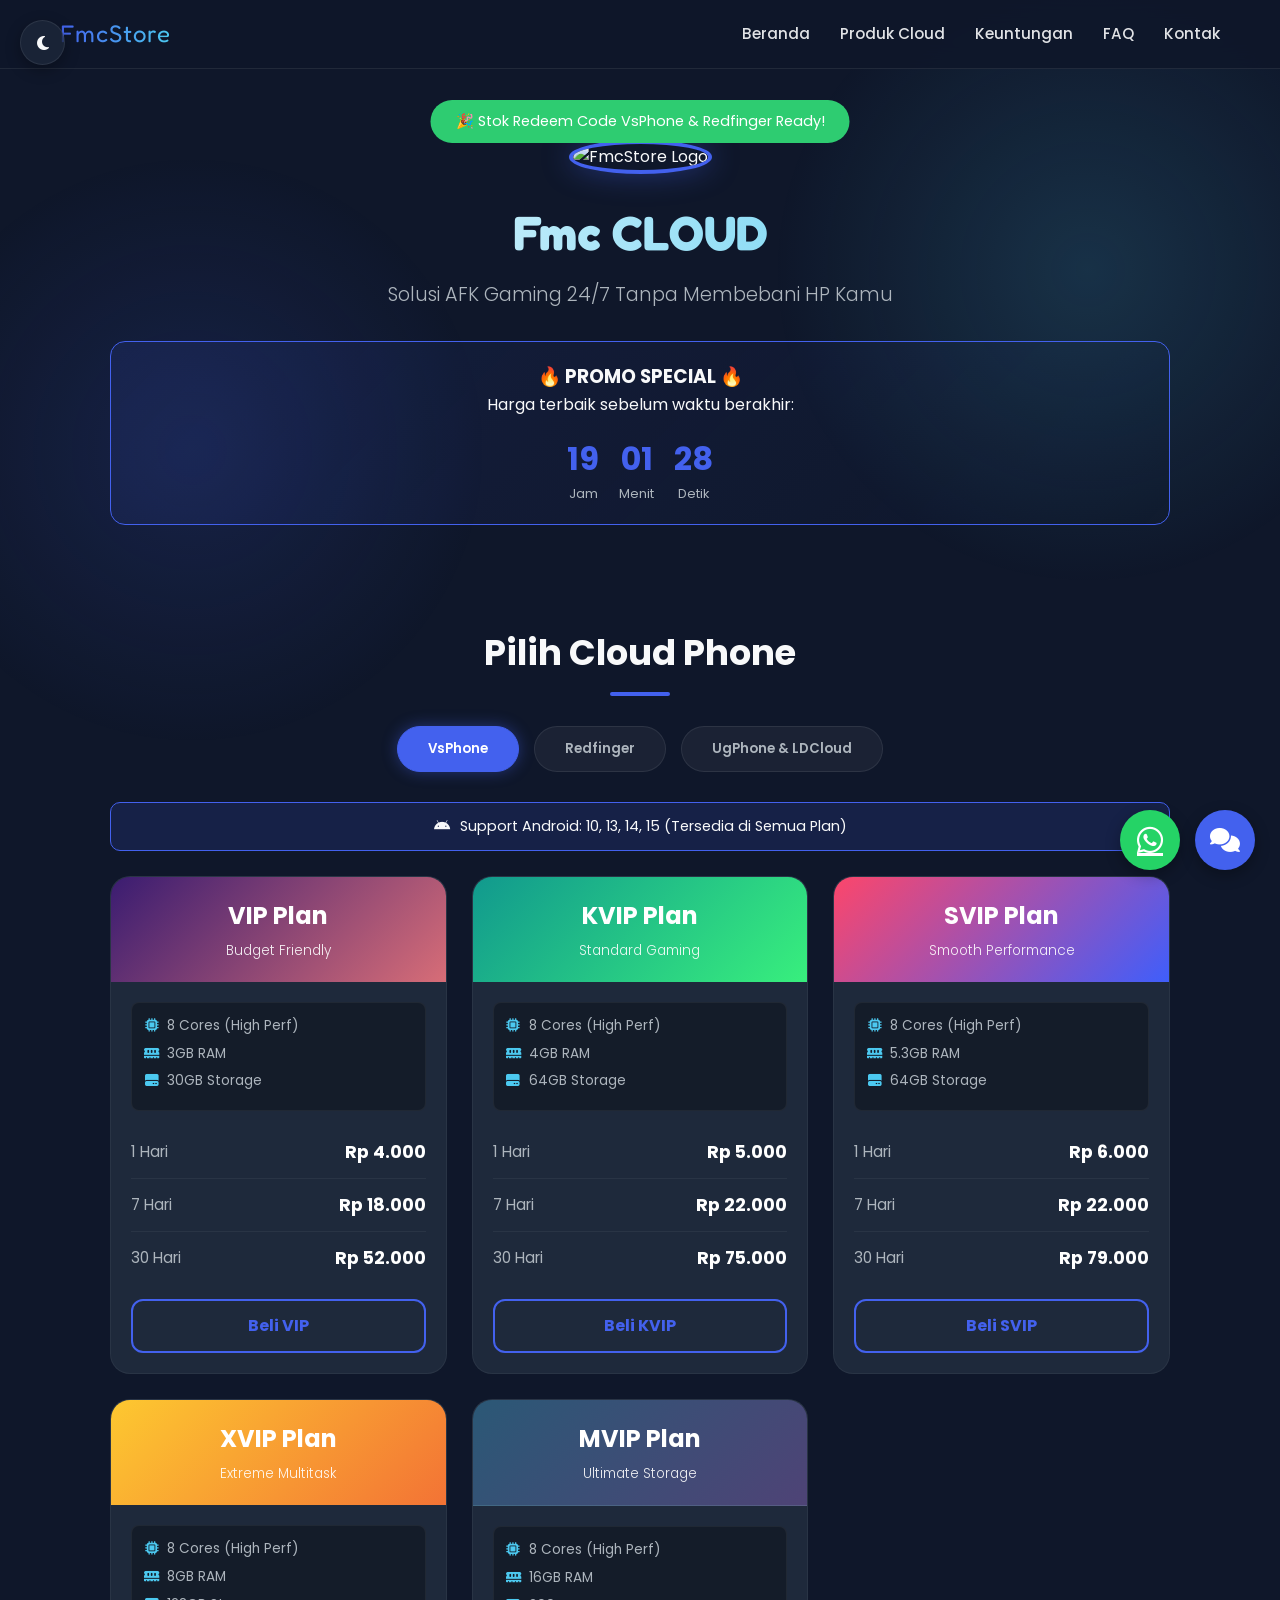
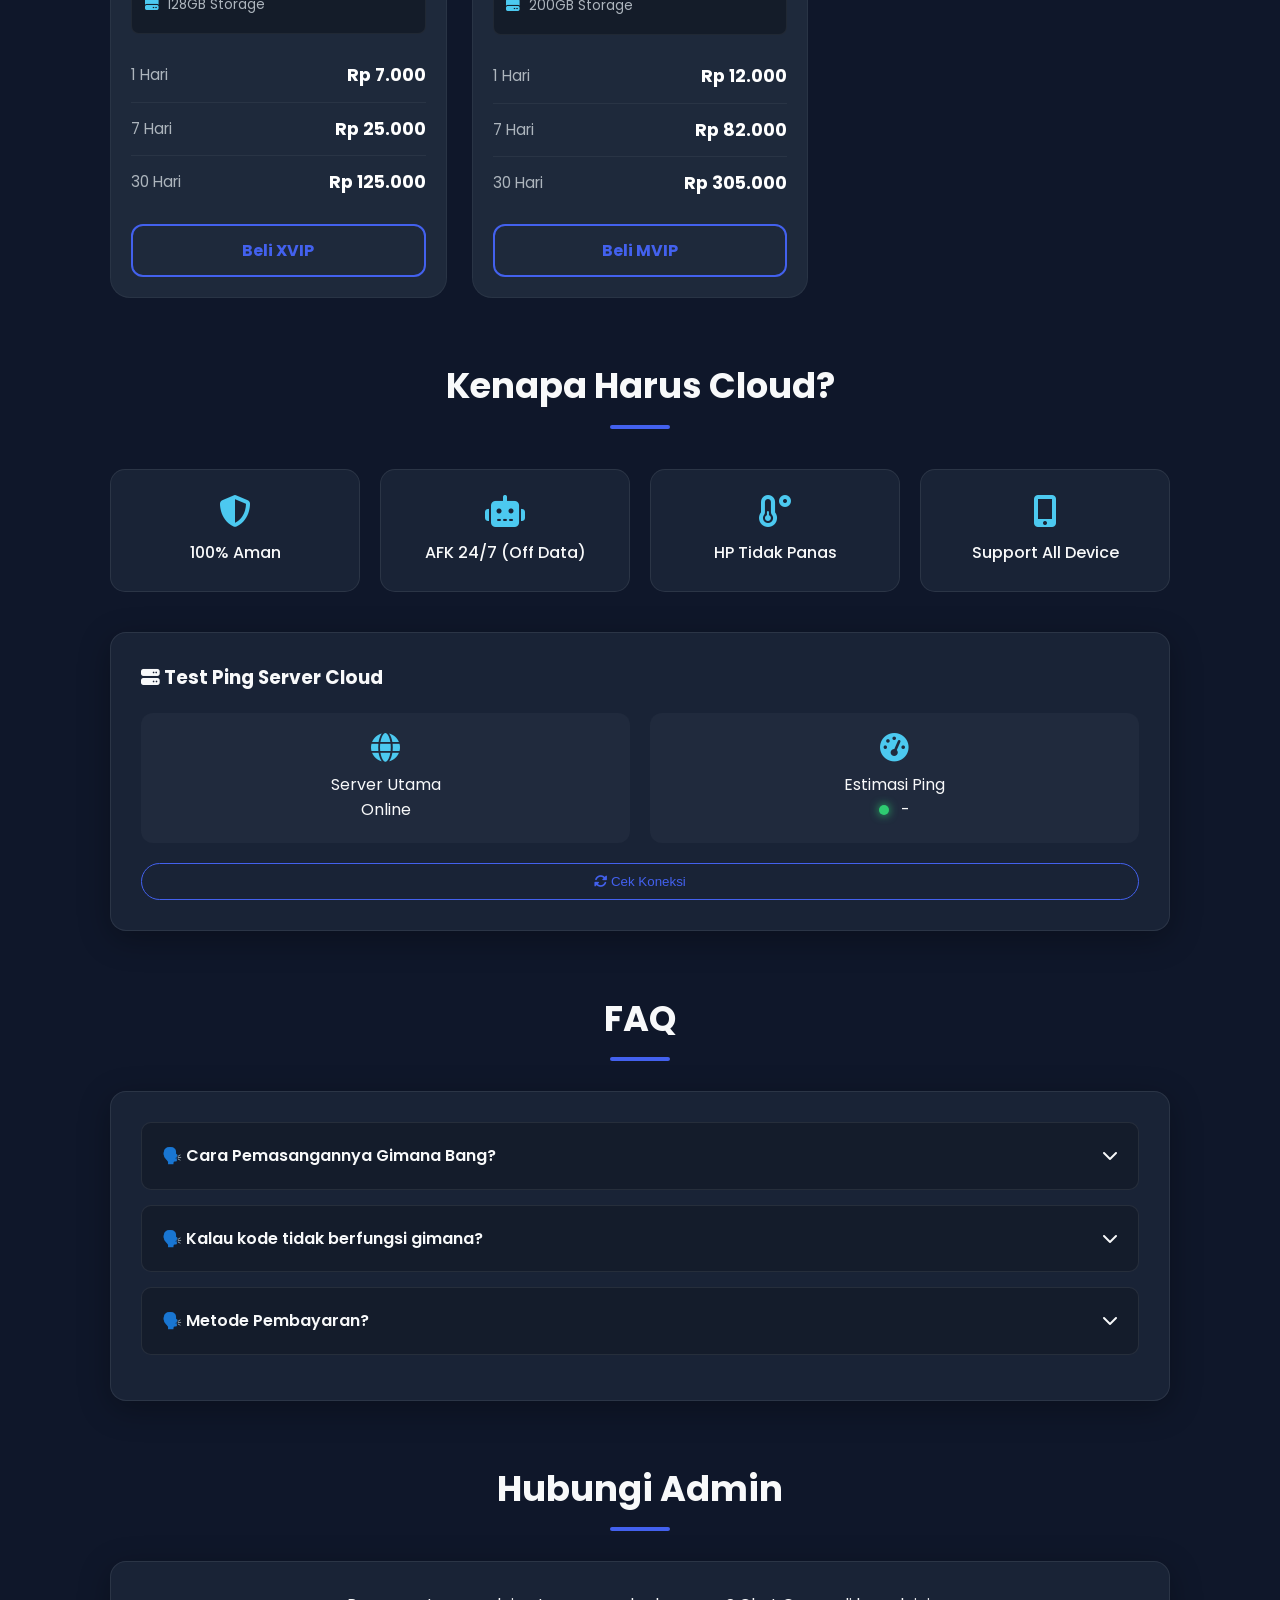
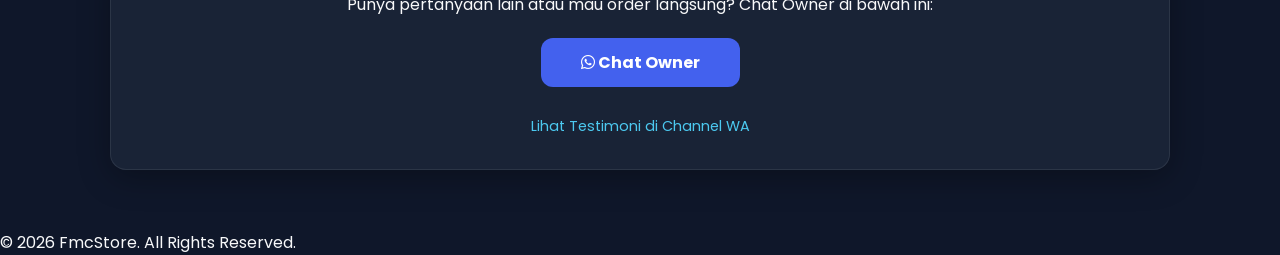
==== commit f7b33f8e: "Change 'Miku CLOUD' to 'Fmc CLOUD' in index.html" ====
--- a/index.html
+++ b/index.html
@@ -56,7 +56,7 @@
       <div class="logo-container">
         <img src="https://telegra.ph/file/12af7fc7586c6e9bf2c4f.jpg" alt="FmcStore Logo" loading="lazy">
       </div>
-      <h1>Miku CLOUD</h1>
+      <h1>Fmc CLOUD</h1>
       <p class="tagline">Solusi AFK Gaming 24/7 Tanpa Membebani HP Kamu</p>
       
       <!-- Promo Countdown -->
@@ -503,7 +503,7 @@
   <!-- Widgets -->
   <div class="live-chat-widget" id="liveChatWidget">
     <div class="chat-header">
-      <h4>Miku Cloud Support</h4>
+      <h4>Fmc Cloud Support</h4>
       <button class="chat-close" id="chatClose"><i class="fas fa-times"></i></button>
     </div>
     <div class="chat-body" id="chatBody">
--- a/style.css
+++ b/style.css
@@ -1,18 +1,20 @@
 :root {
-  /* Skema Warna Baru: Lebih Soft & Professional */
+  /* Skema Warna: Tech & Cloud Theme */
   --primary: #4361ee;       /* Royal Blue */
   --secondary: #3f37c9;     /* Deep Blue */
   --accent: #4cc9f0;        /* Cyan/Light Blue */
+  
   --text-main: #f8f9fa;     /* Off-white text */
   --text-muted: #adb5bd;    /* Grey text */
   
   --dark: #0f172a;          /* Dark Slate (Background utama) */
   --darker: #020617;        /* Almost Black */
   
-  --card-bg: rgba(30, 41, 59, 0.7); /* Glassmorphism Slate */
+  --card-bg: rgba(30, 41, 59, 0.75); /* Glassmorphism Slate */
   --card-border: rgba(255, 255, 255, 0.08);
   
-  --success: #2ecc71;
+  --success: #2ecc71;       /* Green for Online/Ready */
+  --danger: #ef4444;        /* Red for Offline */
   --shadow: 0 8px 32px 0 rgba(0, 0, 0, 0.3);
   --transition: all 0.3s ease;
 }
@@ -36,7 +38,7 @@
   overflow-x: hidden;
 }
 
-/* Light Mode Variables */
+/* --- LIGHT MODE --- */
 body.light-mode {
   --primary: #3a0ca3;
   --secondary: #4361ee;
@@ -44,12 +46,12 @@
   --darker: #e2e8f0;
   --text-main: #1e293b;
   --text-muted: #64748b;
-  --card-bg: rgba(255, 255, 255, 0.85);
-  --card-border: rgba(0,0,0,0.05);
+  --card-bg: rgba(255, 255, 255, 0.9);
+  --card-border: rgba(0,0,0,0.08);
   color: var(--text-main);
 }
 
-/* Subtle Animated Background */
+/* --- BACKGROUND --- */
 .background-overlay {
   position: fixed;
   top: 0;
@@ -63,24 +65,20 @@
   pointer-events: none;
 }
 
-/* Navbar */
+/* --- NAVBAR --- */
 .navbar {
   position: fixed;
   top: 0;
   width: 100%;
   background: rgba(15, 23, 42, 0.85);
   backdrop-filter: blur(12px);
-  -webkit-backdrop-filter: blur(12px);
   z-index: 1000;
   padding: 15px 0;
   transition: var(--transition);
   border-bottom: 1px solid var(--card-border);
 }
 
-.navbar.scrolled {
-  padding: 10px 0;
-  box-shadow: 0 4px 20px rgba(0,0,0,0.1);
-}
+.navbar.scrolled { padding: 10px 0; box-shadow: 0 4px 20px rgba(0,0,0,0.2); }
 
 .nav-container {
   max-width: 1200px;
@@ -100,11 +98,7 @@
   letter-spacing: 1px;
 }
 
-.nav-menu {
-  display: flex;
-  list-style: none;
-  gap: 30px;
-}
+.nav-menu { display: flex; list-style: none; gap: 30px; }
 
 .nav-link {
   color: var(--text-main);
@@ -114,566 +108,251 @@
   transition: var(--transition);
   opacity: 0.9;
 }
-
-.nav-link:hover {
-  color: var(--accent);
-  opacity: 1;
-}
-
-.mobile-menu-btn {
-  display: none;
-  background: none;
-  border: none;
-  color: var(--text-main);
-  font-size: 1.5rem;
-  cursor: pointer;
-}
-
-/* Container & Header */
-.container {
-  max-width: 1100px;
-  margin: 0 auto;
-  padding: 20px;
-}
-
-.header {
-  text-align: center;
-  padding: 120px 0 40px;
-}
+.nav-link:hover { color: var(--accent); opacity: 1; }
+
+.mobile-menu-btn { display: none; background: none; border: none; color: var(--text-main); font-size: 1.5rem; cursor: pointer; }
+
+/* --- HERO SECTION --- */
+.container { max-width: 1100px; margin: 0 auto; padding: 20px; }
+.header { text-align: center; padding: 120px 0 40px; }
 
 .header img {
-  width: 160px;
-  height: 160px;
-  border-radius: 50%;
-  object-fit: cover;
-  border: 4px solid var(--primary);
-  box-shadow: 0 0 25px rgba(67, 97, 238, 0.3);
-  transition: var(--transition);
-  margin-bottom: 20px;
-}
-
-.header img:hover {
-  transform: scale(1.05);
-  border-color: var(--accent);
-}
+  width: 150px; height: 150px; border-radius: 50%; object-fit: cover;
+  border: 4px solid var(--primary); box-shadow: 0 0 30px rgba(67, 97, 238, 0.4);
+  margin-bottom: 20px; transition: var(--transition);
+}
+.header img:hover { transform: scale(1.05); border-color: var(--accent); }
 
 h1 {
-  font-family: 'Fredoka One', cursive;
-  font-size: 3rem;
-  margin-bottom: 10px;
+  font-family: 'Fredoka One', cursive; font-size: 3rem; margin-bottom: 10px;
   background: linear-gradient(to right, #fff, var(--accent));
-  -webkit-background-clip: text;
-  -webkit-text-fill-color: transparent;
-}
-
-body.light-mode h1 {
-  background: linear-gradient(to right, var(--primary), var(--secondary));
-  -webkit-background-clip: text;
-  -webkit-text-fill-color: transparent;
-}
-
-.tagline {
-  font-size: 1.2rem;
-  color: var(--text-muted);
-  font-weight: 300;
-}
+  -webkit-background-clip: text; -webkit-text-fill-color: transparent;
+}
+body.light-mode h1 { background: linear-gradient(to right, var(--primary), var(--secondary)); -webkit-background-clip: text; -webkit-text-fill-color: transparent; }
+
+.tagline { font-size: 1.2rem; color: var(--text-muted); font-weight: 300; max-width: 600px; margin: 0 auto; }
 
 h2 {
-  text-align: center;
-  margin: 70px 0 40px;
-  font-size: 2.2rem;
-  color: var(--text-main);
-  position: relative;
-  font-weight: 700;
-}
-
+  text-align: center; margin: 60px 0 30px; font-size: 2.2rem;
+  color: var(--text-main); position: relative; font-weight: 700;
+}
 h2::after {
-  content: '';
-  display: block;
-  width: 60px;
-  height: 4px;
-  background: var(--primary);
-  margin: 10px auto 0;
-  border-radius: 2px;
-}
-
-/* Pricing Boxes */
-.pricing {
-  display: grid;
-  grid-template-columns: repeat(auto-fit, minmax(280px, 1fr));
+  content: ''; display: block; width: 60px; height: 4px;
+  background: var(--primary); margin: 10px auto 0; border-radius: 2px;
+}
+
+/* --- TABS SYSTEM --- */
+.tabs-container {
+  display: flex; justify-content: center; gap: 15px;
+  margin-bottom: 30px; flex-wrap: wrap;
+}
+
+.tab-btn {
+  background: rgba(255, 255, 255, 0.05); border: 1px solid var(--card-border);
+  color: var(--text-muted); padding: 12px 30px; border-radius: 30px;
+  cursor: pointer; font-weight: 600; transition: all 0.3s ease;
+  font-family: 'Poppins', sans-serif;
+}
+.tab-btn:hover { background: rgba(255, 255, 255, 0.1); color: white; }
+
+.tab-btn.active {
+  background: var(--primary); color: white;
+  border-color: var(--primary); box-shadow: 0 0 15px rgba(67, 97, 238, 0.4);
+}
+
+.tab-content { display: none; animation: fadeIn 0.5s ease; }
+.tab-content.active { display: block; }
+
+/* --- PRODUCT CARDS (GRID) --- */
+.plans-grid {
+  display: grid; grid-template-columns: repeat(auto-fit, minmax(280px, 1fr));
   gap: 25px;
 }
 
-.box {
-  background: var(--card-bg);
-  border: 1px solid var(--card-border);
-  border-radius: 16px;
-  padding: 30px;
-  text-align: center;
-  transition: var(--transition);
-  position: relative;
-  overflow: hidden;
-}
-
-.box:hover {
-  transform: translateY(-8px);
-  border-color: var(--primary);
-  box-shadow: 0 10px 40px rgba(0,0,0,0.2);
-}
-
-/* Badge for popular item */
-.box.popular {
-  border-color: var(--accent);
-  box-shadow: 0 0 20px rgba(76, 201, 240, 0.1);
-}
-
-.badge-popular {
-  position: absolute;
-  top: 15px;
-  right: -30px;
-  background: var(--primary);
-  color: white;
-  padding: 5px 30px;
-  transform: rotate(45deg);
-  font-size: 0.8rem;
-  font-weight: bold;
-}
-
-.box h3 {
-  font-size: 1.4rem;
-  margin-bottom: 15px;
-  color: var(--text-main);
-}
-
-.price {
-  font-size: 2.2rem;
-  font-weight: 800;
-  color: var(--primary);
-  margin-bottom: 20px;
-}
-
-.box ul {
-  list-style: none;
-  margin-bottom: 25px;
-  text-align: left;
-  padding-left: 10px;
-}
-
-.box ul li {
-  margin: 12px 0;
-  color: var(--text-muted);
-  display: flex;
-  align-items: center;
-}
-
-.box ul li i {
-  color: var(--success);
-  margin-right: 10px;
-  font-size: 1.1rem;
-}
-
-/* Buttons */
-.btn-click {
-  display: inline-block;
-  background: var(--primary);
-  color: #fff;
-  padding: 12px 35px;
-  border-radius: 50px;
-  text-decoration: none;
-  font-weight: 600;
-  transition: var(--transition);
-  border: none;
-  cursor: pointer;
-  box-shadow: 0 4px 15px rgba(67, 97, 238, 0.3);
-}
-
-.btn-click:hover {
-  background: var(--secondary);
-  transform: translateY(-2px);
-  box-shadow: 0 6px 20px rgba(67, 97, 238, 0.5);
-}
-
-/* Statistics */
-.stats {
-  display: grid;
-  grid-template-columns: repeat(auto-fit, minmax(150px, 1fr));
-  gap: 20px;
-  margin: 60px 0;
-}
-
+.plan-card {
+  background: #1e293b; border-radius: 20px; overflow: hidden;
+  border: 1px solid rgba(255, 255, 255, 0.05);
+  transition: transform 0.3s, box-shadow 0.3s;
+  display: flex; flex-direction: column;
+}
+.plan-card:hover {
+  transform: translateY(-5px); border-color: var(--primary);
+  box-shadow: 0 10px 30px rgba(0, 0, 0, 0.3);
+}
+
+/* Card Header Colors */
+.plan-header { padding: 20px; text-align: center; color: white; }
+.plan-header h3 { font-size: 1.5rem; margin: 0; font-weight: 700; }
+.plan-header p { font-size: 0.85rem; opacity: 0.9; margin-top: 5px; font-weight: 300; }
+
+.color-1 { background: linear-gradient(135deg, #3a1c71, #d76d77); }
+.color-2 { background: linear-gradient(135deg, #11998e, #38ef7d); }
+.color-3 { background: linear-gradient(135deg, #FC466B, #3F5EFB); }
+.color-4 { background: linear-gradient(135deg, #FDC830, #F37335); }
+.color-mvip { background: linear-gradient(135deg, #2b5876, #4e4376); border-bottom: 1px solid rgba(255,255,255,0.1); }
+.color-red { background: linear-gradient(135deg, #cb2d3e, #ef473a); }
+.color-gold { background: linear-gradient(135deg, #ffd700, #b8860b); color: #000; }
+.color-purple { background: linear-gradient(135deg, #8E2DE2, #4A00E0); }
+.color-blue { background: linear-gradient(135deg, #00c6ff, #0072ff); }
+
+/* Card Body */
+.plan-body { padding: 20px; flex-grow: 1; display: flex; flex-direction: column; }
+
+/* Specs Box */
+.specs-box {
+  background: rgba(0, 0, 0, 0.3); border-radius: 8px;
+  padding: 12px; margin-bottom: 15px;
+  border: 1px solid rgba(255,255,255,0.05);
+}
+body.light-mode .specs-box { background: rgba(0,0,0,0.05); border-color: rgba(0,0,0,0.1); }
+
+.spec-item {
+  font-size: 0.85rem; color: var(--text-muted); margin-bottom: 6px;
+  display: flex; align-items: center; gap: 8px;
+}
+body.light-mode .spec-item { color: #555; }
+.spec-item i { color: var(--accent); width: 15px; text-align: center;}
+
+/* Price Rows */
+.price-row {
+  display: flex; justify-content: space-between; align-items: center;
+  padding: 12px 0; border-bottom: 1px solid rgba(255, 255, 255, 0.05);
+}
+body.light-mode .price-row { border-bottom-color: rgba(0,0,0,0.1); }
+.price-row:last-of-type { border-bottom: none; margin-bottom: 15px; }
+
+.duration { color: var(--text-muted); font-size: 0.95rem; }
+.price { color: white; font-weight: 700; font-size: 1.1rem; }
+body.light-mode .price { color: #000; }
+
+/* Buy Button */
+.btn-buy, .btn-click {
+  margin-top: auto; display: block; width: 100%; padding: 12px;
+  background: transparent; border: 2px solid var(--primary);
+  color: var(--primary); text-align: center; border-radius: 12px;
+  text-decoration: none; font-weight: 700; transition: 0.3s;
+}
+.btn-buy:hover, .btn-click:hover { background: var(--primary); color: white; }
+.btn-click { background: var(--primary); color: white; width: auto; display: inline-block; border: none; }
+
+/* Banners */
+.info-banner {
+  background: rgba(67, 97, 238, 0.15); border: 1px solid var(--primary);
+  color: var(--text-main); padding: 12px; border-radius: 10px;
+  text-align: center; margin-bottom: 25px; font-size: 0.9rem;
+  display: flex; align-items: center; justify-content: center; gap: 10px;
+}
+.banner-sultan {
+  background: linear-gradient(to right, #b8860b, #ffd700); color: #000;
+  text-align: center; padding: 10px; border-radius: 10px;
+  font-weight: bold; margin-bottom: 20px;
+  box-shadow: 0 0 15px rgba(255, 215, 0, 0.3);
+}
+.android-badge {
+  background: rgba(0,0,0,0.4); color: var(--text-main);
+  font-size: 0.75rem; padding: 4px 10px; border-radius: 20px;
+  margin-top: 8px; display: inline-block;
+  border: 1px solid rgba(255,255,255,0.1);
+}
+
+/* --- STATS & UTILS --- */
+.stats { display: grid; grid-template-columns: repeat(auto-fit, minmax(200px, 1fr)); gap: 20px; margin: 40px 0; }
 .stat-card {
-  background: var(--card-bg);
-  border: 1px solid var(--card-border);
-  padding: 25px;
-  border-radius: 15px;
-  text-align: center;
-}
-
-.stat-number {
-  font-size: 2.5rem;
-  font-weight: 800;
-  color: var(--accent);
-  margin-bottom: 5px;
-}
-
-.stat-label {
-  color: var(--text-muted);
-  font-size: 0.9rem;
-}
-
-/* Utility Sections (Battery, Connection, Promo) */
-.battery-section, .connection-section, .promo-section, .contact-form, .contact {
-  background: var(--card-bg);
-  border: 1px solid var(--card-border);
-  border-radius: 16px;
-  padding: 30px;
-  margin-bottom: 40px;
-  box-shadow: var(--shadow);
-}
-
-.battery-container {
-  margin-top: 15px;
-  display: flex;
-  flex-direction: column;
-  align-items: center;
-}
-
-.battery {
-  width: 120px;
-  height: 50px;
-  border: 2px solid var(--text-muted);
-  border-radius: 8px;
-  position: relative;
-  padding: 3px;
-}
-
-.battery::after {
-  content: '';
-  position: absolute;
-  top: 14px;
-  right: -6px;
-  width: 4px;
-  height: 16px;
-  background: var(--text-muted);
-  border-radius: 0 2px 2px 0;
-}
-
-.battery-level {
-  height: 100%;
-  width: 0%;
-  background: var(--success);
-  border-radius: 4px;
-  transition: width 0.5s ease;
-}
+  background: var(--card-bg); border: 1px solid var(--card-border);
+  padding: 25px; border-radius: 15px; text-align: center;
+}
+.stat-label { margin-top: 10px; font-weight: 500; }
 
 .promo-section {
-  text-align: center;
-  border: 1px solid var(--primary);
+  text-align: center; margin-top: 30px; border: 1px solid var(--primary);
   background: linear-gradient(135deg, rgba(67, 97, 238, 0.1), transparent);
-}
-
-.countdown {
-  display: flex;
-  justify-content: center;
-  gap: 20px;
-  margin-top: 20px;
-}
-
-.countdown-number {
-  font-size: 2rem;
-  font-weight: 700;
-  color: var(--primary);
-}
-
-.countdown-label {
-  font-size: 0.8rem;
-  color: var(--text-muted);
-}
-
-/* Connection Cards */
-.connection-container {
-  display: grid;
-  grid-template-columns: repeat(auto-fit, minmax(200px, 1fr));
-  gap: 20px;
-  margin-top: 20px;
-}
-
-.connection-card {
-  background: rgba(255,255,255,0.03);
-  padding: 20px;
-  border-radius: 12px;
-  text-align: center;
-}
-
-.connection-icon i {
-  font-size: 1.8rem;
-  color: var(--accent);
-  margin-bottom: 10px;
-}
-
-.status-online { color: var(--success); font-weight: bold; }
-.status-offline { color: #ef4444; font-weight: bold; }
-
-.check-connection-btn {
-  margin-top: 20px;
-  background: transparent;
-  border: 1px solid var(--primary);
-  color: var(--primary);
-  padding: 10px 25px;
-  border-radius: 30px;
-  cursor: pointer;
-  transition: var(--transition);
-  width: 100%;
-}
-
-.check-connection-btn:hover {
-  background: var(--primary);
-  color: white;
-}
-
-/* FAQ */
+  padding: 20px; border-radius: 15px;
+}
+.countdown { display: flex; justify-content: center; gap: 20px; margin-top: 15px; }
+.countdown-number { font-size: 2rem; font-weight: 700; color: var(--primary); }
+.countdown-label { font-size: 0.8rem; color: var(--text-muted); }
+
+/* --- FAQ & CONTACT --- */
+.faq-section, .contact, .connection-section {
+  background: var(--card-bg); border: 1px solid var(--card-border);
+  border-radius: 16px; padding: 30px; margin-bottom: 40px; box-shadow: var(--shadow);
+}
 .faq-item {
-  background: var(--card-bg);
-  border: 1px solid var(--card-border);
-  margin-bottom: 15px;
-  border-radius: 10px;
-  overflow: hidden;
-}
-
+  background: rgba(0,0,0,0.2); border: 1px solid var(--card-border);
+  margin-bottom: 15px; border-radius: 10px; overflow: hidden;
+}
 .faq-question {
-  padding: 20px;
-  cursor: pointer;
-  display: flex;
-  justify-content: space-between;
-  align-items: center;
-  font-weight: 600;
-}
-
+  padding: 20px; cursor: pointer; display: flex; justify-content: space-between;
+  font-weight: 600; transition: background 0.3s;
+}
 .faq-answer {
-  padding: 0 20px;
-  max-height: 0;
-  overflow: hidden;
-  transition: max-height 0.3s ease, padding 0.3s ease;
-  color: var(--text-muted);
-}
-
-.faq-item.active .faq-answer {
-  padding-bottom: 20px;
-  max-height: 200px;
-}
-
-.faq-item.active .faq-toggle i {
-  transform: rotate(180deg);
-}
-
-/* Form */
-.form-group { margin-bottom: 20px; }
-
-.form-control {
-  width: 100%;
-  padding: 12px 15px;
-  border-radius: 8px;
-  border: 1px solid var(--card-border);
-  background: rgba(0,0,0,0.2);
-  color: var(--text-main);
-  font-family: inherit;
-  transition: var(--transition);
-}
-
-.form-control:focus {
-  outline: none;
-  border-color: var(--primary);
-  background: rgba(0,0,0,0.3);
-}
-
-body.light-mode .form-control {
-  background: #f8fafc;
-  border-color: #cbd5e1;
-}
-
-textarea.form-control { min-height: 100px; resize: vertical; }
-
-/* Testimonials */
-.testimonial-grid {
-  display: grid;
-  grid-template-columns: repeat(auto-fit, minmax(280px, 1fr));
-  gap: 20px;
-}
-
-.testimonial-card {
-  background: var(--card-bg);
-  border: 1px solid var(--card-border);
-  padding: 25px;
-  border-radius: 15px;
-}
-
-.testimonial-text {
-  font-style: italic;
-  margin-bottom: 20px;
-  color: var(--text-muted);
-}
-
-.testimonial-author {
-  display: flex;
-  align-items: center;
-  gap: 15px;
-}
-
-.author-avatar {
-  width: 45px;
-  height: 45px;
-  border-radius: 50%;
-  background: linear-gradient(to right, var(--primary), var(--secondary));
-  color: white;
-  display: flex;
-  align-items: center;
-  justify-content: center;
-  font-weight: bold;
-}
-
-/* Floating Elements */
+  padding: 0 20px; max-height: 0; overflow: hidden;
+  transition: all 0.3s ease; color: var(--text-muted);
+}
+.faq-item.active .faq-answer { padding-bottom: 20px; max-height: 200px; }
+
+/* --- WIDGETS --- */
 .theme-toggle, .chat-toggle, .whatsapp-float, .back-to-top {
-  position: fixed;
-  z-index: 1000;
-  cursor: pointer;
-  border-radius: 50%;
-  display: flex;
-  align-items: center;
-  justify-content: center;
-  box-shadow: 0 5px 15px rgba(0,0,0,0.2);
-  transition: var(--transition);
-}
-
+  position: fixed; z-index: 1000; cursor: pointer; border-radius: 50%;
+  display: flex; align-items: center; justify-content: center;
+  box-shadow: 0 5px 15px rgba(0,0,0,0.3); transition: var(--transition);
+}
 .theme-toggle { top: 20px; left: 20px; width: 45px; height: 45px; background: var(--card-bg); color: var(--text-main); border: 1px solid var(--card-border); }
 .whatsapp-float { bottom: 30px; right: 100px; width: 60px; height: 60px; background: #25d366; color: white; font-size: 30px; }
 .chat-toggle { bottom: 30px; right: 25px; width: 60px; height: 60px; background: var(--primary); color: white; font-size: 24px; }
-.back-to-top { bottom: 100px; right: 25px; width: 45px; height: 45px; background: var(--darker); color: var(--text-main); border: 1px solid var(--card-border); opacity: 0; pointer-events: none; }
+.back-to-top { bottom: 100px; right: 25px; width: 45px; height: 45px; background: var(--darker); color: var(--text-main); opacity: 0; pointer-events: none; }
 .back-to-top.visible { opacity: 1; pointer-events: auto; }
 
-/* Widgets */
+/* Chat Widget */
 .live-chat-widget {
-  position: fixed;
-  bottom: 100px;
-  right: 25px;
-  width: 300px;
-  background: var(--card-bg);
-  border: 1px solid var(--card-border);
-  border-radius: 15px;
-  box-shadow: 0 10px 40px rgba(0,0,0,0.3);
-  backdrop-filter: blur(10px);
-  transform: translateY(20px);
-  opacity: 0;
-  visibility: hidden;
-  transition: var(--transition);
-  z-index: 999;
-}
-
-.live-chat-widget.active {
-  transform: translateY(0);
-  opacity: 1;
-  visibility: visible;
-}
-
-.chat-header {
-  background: var(--primary);
-  padding: 15px;
-  border-radius: 14px 14px 0 0;
-  display: flex;
-  justify-content: space-between;
-  align-items: center;
-  color: white;
-}
-
-.chat-close { background: none; border: none; color: white; cursor: pointer; font-size: 1.1rem; }
-
-.chat-body {
-  height: 250px;
-  overflow-y: auto;
-  padding: 15px;
-}
-
-.chat-message { display: flex; margin-bottom: 10px; font-size: 0.9rem; gap: 8px;}
+  position: fixed; bottom: 100px; right: 25px; width: 300px;
+  background: var(--card-bg); border: 1px solid var(--card-border);
+  border-radius: 15px; backdrop-filter: blur(15px);
+  transform: translateY(20px); opacity: 0; visibility: hidden;
+  transition: var(--transition); z-index: 999;
+}
+.live-chat-widget.active { transform: translateY(0); opacity: 1; visibility: visible; }
+.chat-header { background: var(--primary); padding: 15px; border-radius: 14px 14px 0 0; display: flex; justify-content: space-between; color: white; }
+.chat-body { height: 250px; overflow-y: auto; padding: 15px; }
+.chat-message { display: flex; margin-bottom: 10px; font-size: 0.9rem; gap: 8px; }
 .chat-message.user { flex-direction: row-reverse; }
-
-.chat-text {
-  background: rgba(255,255,255,0.1);
-  padding: 8px 12px;
-  border-radius: 10px;
-  color: var(--text-main);
-}
+.chat-text { background: rgba(255,255,255,0.1); padding: 8px 12px; border-radius: 10px; color: var(--text-main); }
 .chat-message.user .chat-text { background: var(--primary); color: white; }
-
-.chat-input {
-  display: flex;
-  padding: 10px;
-  border-top: 1px solid var(--card-border);
-}
-
-.chat-input input {
-  flex: 1;
-  background: transparent;
-  border: none;
-  color: var(--text-main);
-  padding: 5px;
-}
+.chat-input { display: flex; padding: 10px; border-top: 1px solid var(--card-border); }
+.chat-input input { flex: 1; background: transparent; border: none; color: var(--text-main); padding: 5px; }
 .chat-input input:focus { outline: none; }
-.chat-input button { background: none; border: none; color: var(--primary); cursor: pointer; }
-
-/* Loading & Notification */
-.loading {
-  position: fixed;
-  top: 0; left: 0; width: 100%; height: 100%;
-  background: var(--dark);
-  display: flex; justify-content: center; align-items: center;
-  z-index: 9999;
-  transition: opacity 0.5s;
-}
+.chat-close, .chat-input button { background: none; border: none; cursor: pointer; color: white; }
+.chat-input button { color: var(--primary); }
+
+/* --- CONNECTION CHECKER --- */
+.connection-container { display: grid; grid-template-columns: repeat(auto-fit, minmax(200px, 1fr)); gap: 20px; margin-top: 20px; }
+.connection-card { background: rgba(255,255,255,0.03); padding: 20px; border-radius: 12px; text-align: center; }
+.connection-icon i { font-size: 1.8rem; color: var(--accent); margin-bottom: 10px; }
+.check-connection-btn { width: 100%; margin-top: 20px; background: transparent; border: 1px solid var(--primary); color: var(--primary); padding: 10px; border-radius: 30px; cursor: pointer; }
+.check-connection-btn:hover { background: var(--primary); color: white; }
+.ping-indicator { display: inline-block; width: 10px; height: 10px; border-radius: 50%; margin-right: 8px; background: #ccc; }
+.ping-excellent { background: var(--success); box-shadow: 0 0 10px var(--success); }
+
+/* --- LOADING --- */
+.loading { position: fixed; top: 0; left: 0; width: 100%; height: 100%; background: var(--dark); display: flex; justify-content: center; align-items: center; z-index: 9999; transition: opacity 0.5s; }
 .loading.hidden { opacity: 0; visibility: hidden; }
-
-.loader {
-  width: 50px; height: 50px;
-  border: 4px solid rgba(255,255,255,0.1);
-  border-top-color: var(--primary);
-  border-radius: 50%;
-  animation: spin 1s infinite linear;
-}
-
-.notification {
-  position: fixed; top: 80px; left: 50%; transform: translateX(-50%);
-  background: var(--primary); color: white;
-  padding: 10px 25px; border-radius: 50px;
-  z-index: 900; opacity: 0; transition: var(--transition);
-  font-size: 0.9rem; box-shadow: 0 5px 15px rgba(0,0,0,0.2);
-}
+.loader { width: 50px; height: 50px; border: 4px solid rgba(255,255,255,0.1); border-top-color: var(--primary); border-radius: 50%; animation: spin 1s infinite linear; }
+.notification { position: fixed; top: 80px; left: 50%; transform: translateX(-50%); background: var(--success); color: white; padding: 10px 25px; border-radius: 50px; z-index: 900; opacity: 0; transition: var(--transition); font-size: 0.9rem; }
 .notification.show { opacity: 1; top: 100px; }
 
-/* Footer */
-.footer {
-  text-align: center;
-  padding: 40px 20px;
-  color: var(--text-muted);
-  font-size: 0.9rem;
-  border-top: 1px solid var(--card-border);
-  margin-top: 40px;
-}
-
-/* Animations */
 @keyframes spin { to { transform: rotate(360deg); } }
-.fade-in { opacity: 0; transform: translateY(20px); transition: 0.6s ease; }
+@keyframes fadeIn { from { opacity: 0; transform: translateY(10px); } to { opacity: 1; transform: translateY(0); } }
+.fade-in { opacity: 0; transform: translateY(30px); transition: 0.8s ease; }
 .fade-in.visible { opacity: 1; transform: translateY(0); }
 
-/* Responsive */
+/* --- RESPONSIVE --- */
 @media (max-width: 768px) {
-  .nav-menu {
-    position: fixed; top: 60px; left: -100%;
-    width: 100%; height: calc(100vh - 60px);
-    background: var(--dark);
-    flex-direction: column; padding-top: 40px;
-    align-items: center; gap: 20px;
-  }
+  .nav-menu { position: fixed; top: 60px; left: -100%; width: 100%; height: calc(100vh - 60px); background: var(--dark); flex-direction: column; padding-top: 40px; align-items: center; gap: 20px; transition: 0.4s ease; }
   .nav-menu.active { left: 0; }
   .mobile-menu-btn { display: block; }
   h1 { font-size: 2.2rem; }
-  .whatsapp-float { right: 20px; bottom: 20px; }
-  .chat-toggle { right: 20px; bottom: 90px; }
-}+  .whatsapp-float { right: 20px; bottom: 20px; width: 50px; height: 50px; font-size: 24px; }
+  .chat-toggle { right: 20px; bottom: 85px; width: 50px; height: 50px; font-size: 20px; }
+  .back-to-top { bottom: 150px; right: 20px; }
+  .live-chat-widget { width: 90%; right: 5%; bottom: 100px; }
+}
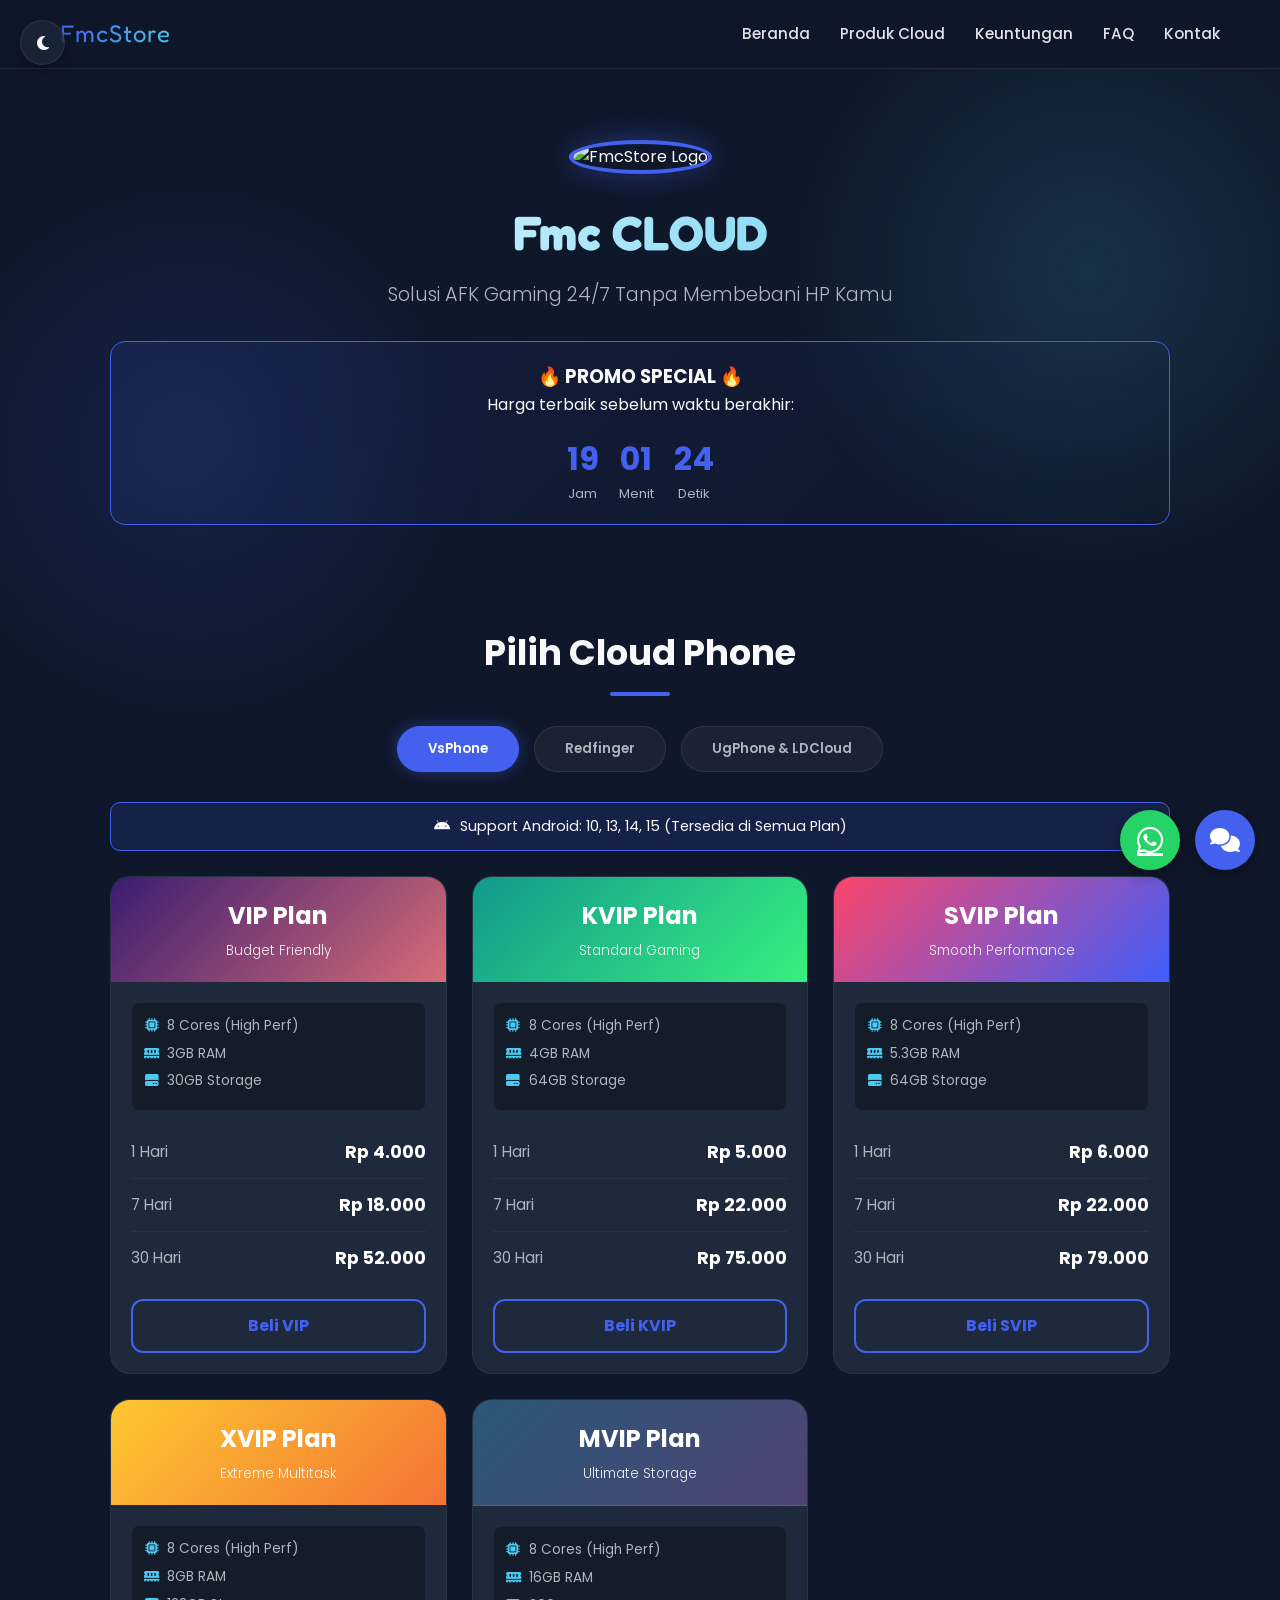
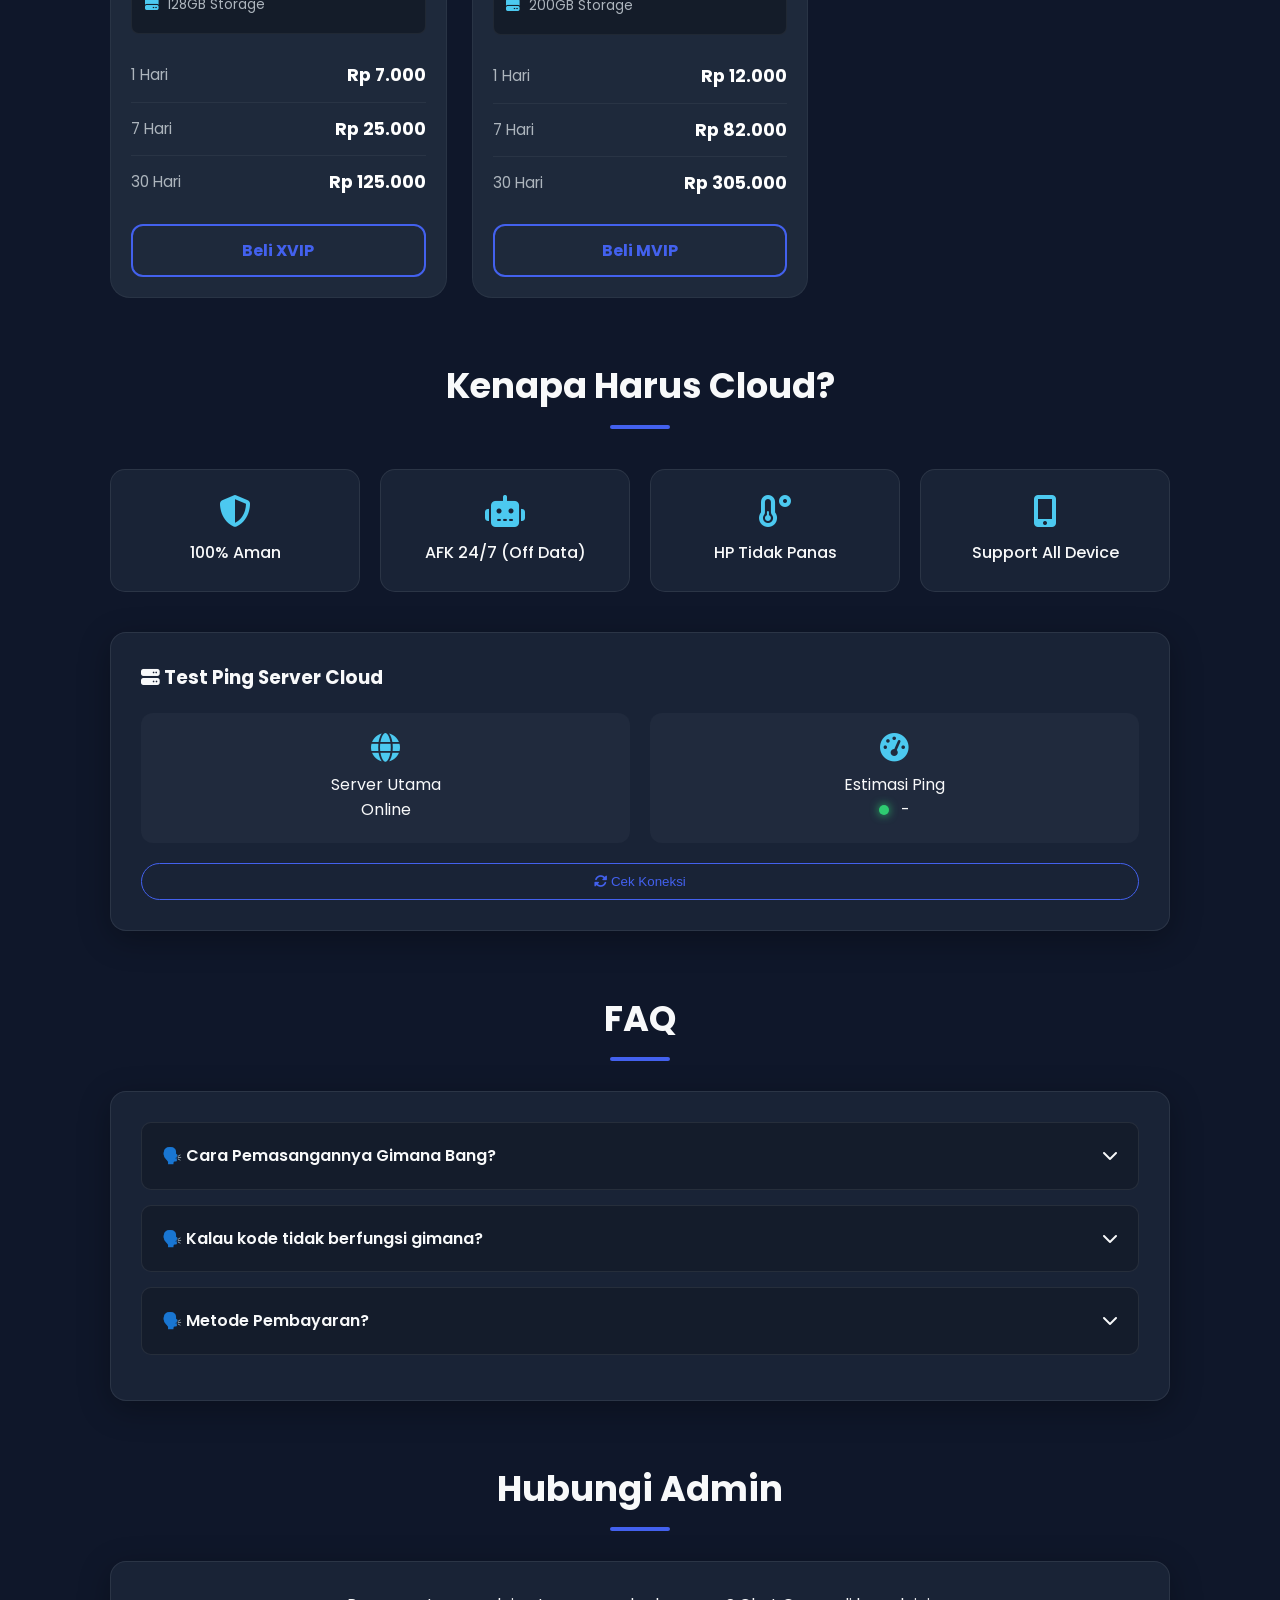
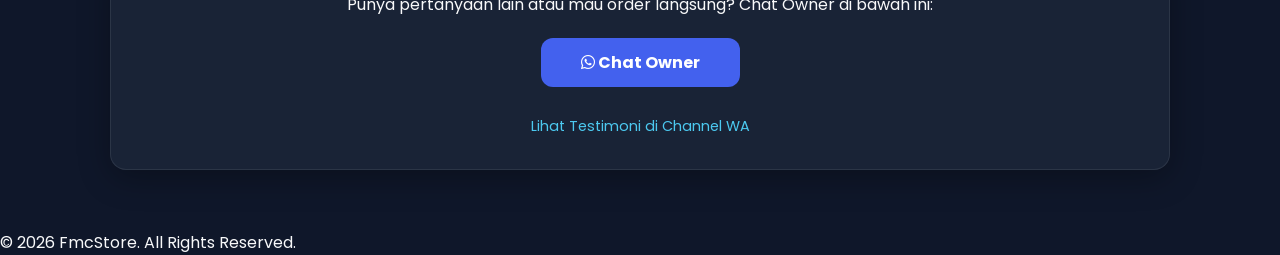
==== commit 0b42d58a: "Update logo image source in index.html" ====
--- a/index.html
+++ b/index.html
@@ -54,7 +54,7 @@
     <!-- Hero Section -->
     <header class="header fade-in" id="home">
       <div class="logo-container">
-        <img src="https://telegra.ph/file/12af7fc7586c6e9bf2c4f.jpg" alt="FmcStore Logo" loading="lazy">
+        <img src="https://files.catbox.moe/gl76cf.jpg" alt="FmcStore Logo" loading="lazy">
       </div>
       <h1>Fmc CLOUD</h1>
       <p class="tagline">Solusi AFK Gaming 24/7 Tanpa Membebani HP Kamu</p>
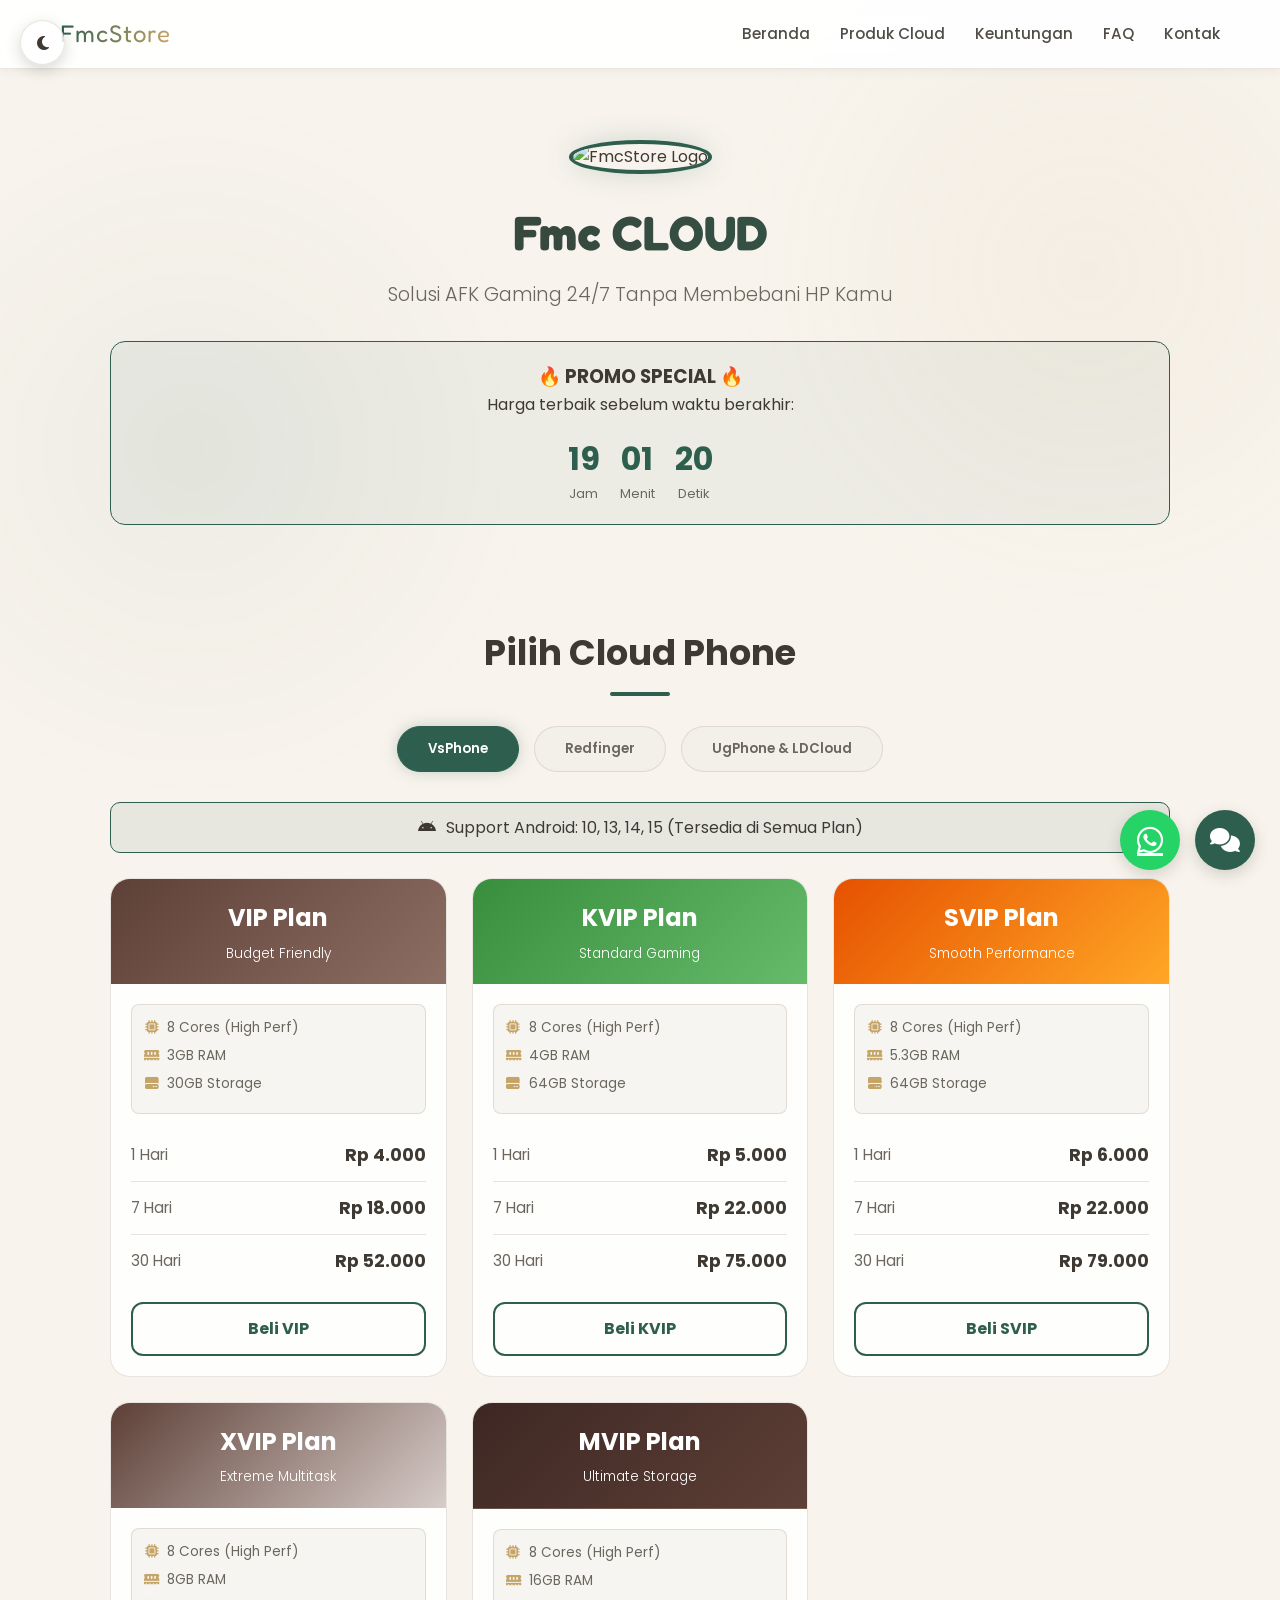
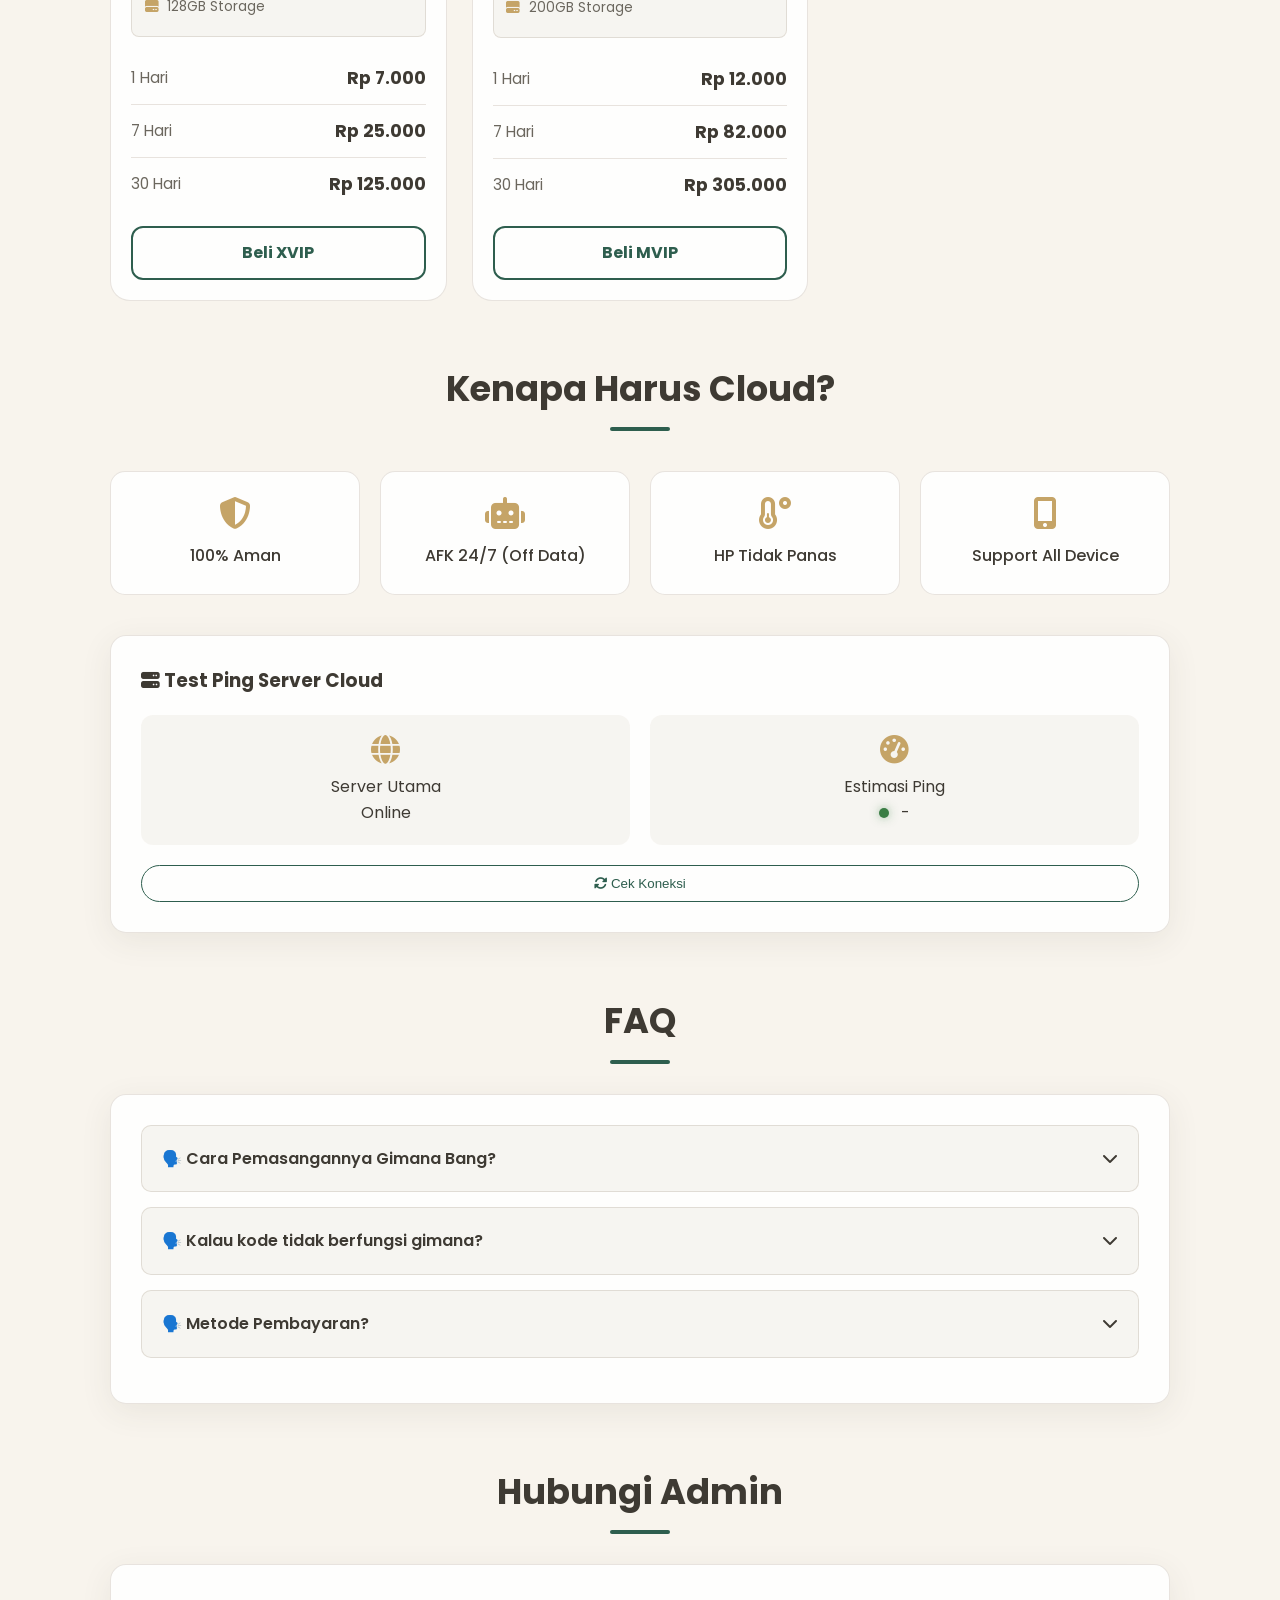
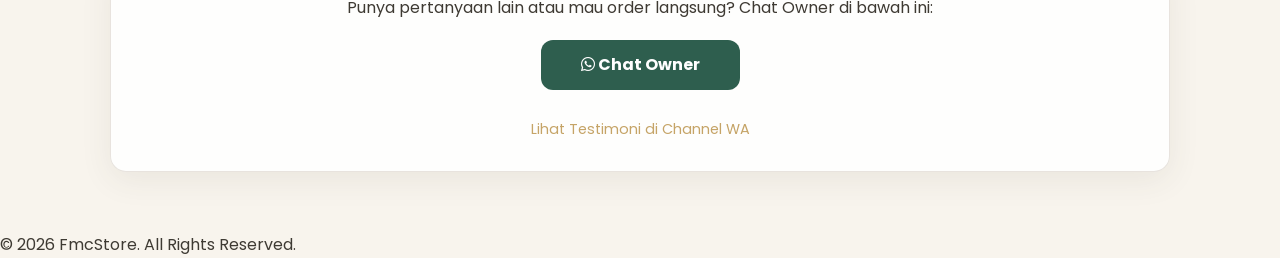
==== commit 8edd660f: "Update logo image source in index.html" ====
--- a/index.html
+++ b/index.html
@@ -54,7 +54,7 @@
     <!-- Hero Section -->
     <header class="header fade-in" id="home">
       <div class="logo-container">
-        <img src="https://files.catbox.moe/gl76cf.jpg" alt="FmcStore Logo" loading="lazy">
+        <img src="asset/icon.png" alt="FmcStore Logo" loading="lazy">
       </div>
       <h1>Fmc CLOUD</h1>
       <p class="tagline">Solusi AFK Gaming 24/7 Tanpa Membebani HP Kamu</p>
--- a/style.css
+++ b/style.css
@@ -1,22 +1,36 @@
 :root {
-  /* Skema Warna: Tech & Cloud Theme */
-  --primary: #4361ee;       /* Royal Blue */
-  --secondary: #3f37c9;     /* Deep Blue */
-  --accent: #4cc9f0;        /* Cyan/Light Blue */
+  /* 🎨 Cream Theme — Preserved Structure */
+  --primary: #2E5E4E;         /* Forest Green — aksen utama */
+  --secondary: #3A6B5F;       /* Slightly lighter green */
+  --accent: #C5A467;          /* Warm Gold — untuk highlight & badge */
   
-  --text-main: #f8f9fa;     /* Off-white text */
-  --text-muted: #adb5bd;    /* Grey text */
+  --text-main: #3E3A33;       /* Charcoal Brown — teks utama (bukan putih/hitam) */
+  --text-muted: #6B675E;      /* Warm Grey — subtitle, specs */
   
-  --dark: #0f172a;          /* Dark Slate (Background utama) */
-  --darker: #020617;        /* Almost Black */
+  --dark: #F8F4ED;            /* Soft Cream — background utama */
+  --darker: #F1EEE9;          /* Slightly darker cream — untuk depth */
   
-  --card-bg: rgba(30, 41, 59, 0.75); /* Glassmorphism Slate */
-  --card-border: rgba(255, 255, 255, 0.08);
+  /* Glassmorphism tetap ada, tapi hangat & transparan */
+  --card-bg: rgba(255, 255, 255, 0.85); /* putih transparan + krem */
+  --card-border: rgba(139, 122, 102, 0.2); /* warm beige border */
+
+  --success: #3A7D44;         /* Deep green (online) */
+  --danger: #C24A4A;          /* Soft terracotta red (offline) */
   
-  --success: #2ecc71;       /* Green for Online/Ready */
-  --danger: #ef4444;        /* Red for Offline */
-  --shadow: 0 8px 32px 0 rgba(0, 0, 0, 0.3);
+  --shadow: 0 8px 32px rgba(62, 58, 51, 0.08);
   --transition: all 0.3s ease;
+}
+
+/* LIGHT MODE — opsional, tapi konsisten */
+body.light-mode {
+  --primary: #2E5E4E;
+  --secondary: #3A6B5F;
+  --dark: #F8F4ED;
+  --darker: #F1EEE9;
+  --text-main: #3E3A33;
+  --text-muted: #6B675E;
+  --card-bg: rgba(255, 255, 255, 0.92);
+  --card-border: rgba(139, 122, 102, 0.25);
 }
 
 * {
@@ -38,20 +52,7 @@
   overflow-x: hidden;
 }
 
-/* --- LIGHT MODE --- */
-body.light-mode {
-  --primary: #3a0ca3;
-  --secondary: #4361ee;
-  --dark: #f1f5f9;
-  --darker: #e2e8f0;
-  --text-main: #1e293b;
-  --text-muted: #64748b;
-  --card-bg: rgba(255, 255, 255, 0.9);
-  --card-border: rgba(0,0,0,0.08);
-  color: var(--text-main);
-}
-
-/* --- BACKGROUND --- */
+/* --- BACKGROUND OVERLAY (warm subtle glow) --- */
 .background-overlay {
   position: fixed;
   top: 0;
@@ -59,26 +60,30 @@
   width: 100%;
   height: 100%;
   background: 
-    radial-gradient(circle at 15% 50%, rgba(67, 97, 238, 0.15), transparent 25%),
-    radial-gradient(circle at 85% 30%, rgba(76, 201, 240, 0.15), transparent 25%);
+    radial-gradient(circle at 15% 50%, rgba(46, 94, 78, 0.05), transparent 30%),
+    radial-gradient(circle at 85% 30%, rgba(197, 164, 103, 0.07), transparent 30%);
   z-index: -1;
   pointer-events: none;
 }
 
-/* --- NAVBAR --- */
+/* --- NAVBAR (glass + warm border) --- */
 .navbar {
   position: fixed;
   top: 0;
   width: 100%;
-  background: rgba(15, 23, 42, 0.85);
+  background: rgba(255, 255, 255, 0.92);
   backdrop-filter: blur(12px);
   z-index: 1000;
   padding: 15px 0;
   transition: var(--transition);
   border-bottom: 1px solid var(--card-border);
-}
-
-.navbar.scrolled { padding: 10px 0; box-shadow: 0 4px 20px rgba(0,0,0,0.2); }
+  box-shadow: 0 2px 10px rgba(62, 58, 51, 0.06);
+}
+
+.navbar.scrolled {
+  padding: 10px 0;
+  box-shadow: 0 4px 15px rgba(62, 58, 51, 0.1);
+}
 
 .nav-container {
   max-width: 1200px;
@@ -98,7 +103,11 @@
   letter-spacing: 1px;
 }
 
-.nav-menu { display: flex; list-style: none; gap: 30px; }
+.nav-menu {
+  display: flex;
+  list-style: none;
+  gap: 30px;
+}
 
 .nav-link {
   color: var(--text-main);
@@ -108,251 +117,657 @@
   transition: var(--transition);
   opacity: 0.9;
 }
-.nav-link:hover { color: var(--accent); opacity: 1; }
-
-.mobile-menu-btn { display: none; background: none; border: none; color: var(--text-main); font-size: 1.5rem; cursor: pointer; }
-
-/* --- HERO SECTION --- */
-.container { max-width: 1100px; margin: 0 auto; padding: 20px; }
-.header { text-align: center; padding: 120px 0 40px; }
+.nav-link:hover {
+  color: var(--primary);
+  opacity: 1;
+}
+
+.mobile-menu-btn {
+  display: none;
+  background: none;
+  border: none;
+  color: var(--text-main);
+  font-size: 1.5rem;
+  cursor: pointer;
+}
+
+/* --- HERO --- */
+.container {
+  max-width: 1100px;
+  margin: 0 auto;
+  padding: 20px;
+}
+
+.header {
+  text-align: center;
+  padding: 120px 0 40px;
+}
 
 .header img {
-  width: 150px; height: 150px; border-radius: 50%; object-fit: cover;
-  border: 4px solid var(--primary); box-shadow: 0 0 30px rgba(67, 97, 238, 0.4);
-  margin-bottom: 20px; transition: var(--transition);
-}
-.header img:hover { transform: scale(1.05); border-color: var(--accent); }
+  width: 150px;
+  height: 150px;
+  border-radius: 50%;
+  object-fit: cover;
+  border: 4px solid var(--primary);
+  box-shadow: 0 0 30px rgba(46, 94, 78, 0.2);
+  margin-bottom: 20px;
+  transition: var(--transition);
+}
+.header img:hover {
+  transform: scale(1.05);
+  border-color: var(--accent);
+}
 
 h1 {
-  font-family: 'Fredoka One', cursive; font-size: 3rem; margin-bottom: 10px;
-  background: linear-gradient(to right, #fff, var(--accent));
-  -webkit-background-clip: text; -webkit-text-fill-color: transparent;
-}
-body.light-mode h1 { background: linear-gradient(to right, var(--primary), var(--secondary)); -webkit-background-clip: text; -webkit-text-fill-color: transparent; }
-
-.tagline { font-size: 1.2rem; color: var(--text-muted); font-weight: 300; max-width: 600px; margin: 0 auto; }
+  font-family: 'Fredoka One', cursive;
+  font-size: 3rem;
+  margin-bottom: 10px;
+  background: linear-gradient(to right, var(--text-main), var(--primary));
+  -webkit-background-clip: text;
+  -webkit-text-fill-color: transparent;
+}
+
+.tagline {
+  font-size: 1.2rem;
+  color: var(--text-muted);
+  font-weight: 300;
+  max-width: 600px;
+  margin: 0 auto;
+}
 
 h2 {
-  text-align: center; margin: 60px 0 30px; font-size: 2.2rem;
-  color: var(--text-main); position: relative; font-weight: 700;
+  text-align: center;
+  margin: 60px 0 30px;
+  font-size: 2.2rem;
+  color: var(--text-main);
+  position: relative;
+  font-weight: 700;
 }
 h2::after {
-  content: ''; display: block; width: 60px; height: 4px;
-  background: var(--primary); margin: 10px auto 0; border-radius: 2px;
-}
-
-/* --- TABS SYSTEM --- */
+  content: '';
+  display: block;
+  width: 60px;
+  height: 4px;
+  background: var(--primary);
+  margin: 10px auto 0;
+  border-radius: 2px;
+}
+
+/* --- TABS --- */
 .tabs-container {
-  display: flex; justify-content: center; gap: 15px;
-  margin-bottom: 30px; flex-wrap: wrap;
+  display: flex;
+  justify-content: center;
+  gap: 15px;
+  margin-bottom: 30px;
+  flex-wrap: wrap;
 }
 
 .tab-btn {
-  background: rgba(255, 255, 255, 0.05); border: 1px solid var(--card-border);
-  color: var(--text-muted); padding: 12px 30px; border-radius: 30px;
-  cursor: pointer; font-weight: 600; transition: all 0.3s ease;
+  background: rgba(241, 238, 233, 0.7);
+  border: 1px solid var(--card-border);
+  color: var(--text-muted);
+  padding: 12px 30px;
+  border-radius: 30px;
+  cursor: pointer;
+  font-weight: 600;
+  transition: all 0.3s ease;
   font-family: 'Poppins', sans-serif;
 }
-.tab-btn:hover { background: rgba(255, 255, 255, 0.1); color: white; }
-
+.tab-btn:hover {
+  background: rgba(46, 94, 78, 0.1);
+  color: var(--primary);
+}
 .tab-btn.active {
-  background: var(--primary); color: white;
-  border-color: var(--primary); box-shadow: 0 0 15px rgba(67, 97, 238, 0.4);
-}
-
-.tab-content { display: none; animation: fadeIn 0.5s ease; }
-.tab-content.active { display: block; }
-
-/* --- PRODUCT CARDS (GRID) --- */
+  background: var(--primary);
+  color: white;
+  border-color: var(--primary);
+  box-shadow: 0 0 15px rgba(46, 94, 78, 0.25);
+}
+
+.tab-content {
+  display: none;
+}
+.tab-content.active {
+  display: block;
+}
+
+/* --- PLANS GRID --- */
 .plans-grid {
-  display: grid; grid-template-columns: repeat(auto-fit, minmax(280px, 1fr));
+  display: grid;
+  grid-template-columns: repeat(auto-fit, minmax(280px, 1fr));
   gap: 25px;
 }
 
 .plan-card {
-  background: #1e293b; border-radius: 20px; overflow: hidden;
-  border: 1px solid rgba(255, 255, 255, 0.05);
+  background: var(--card-bg);
+  border-radius: 20px;
+  overflow: hidden;
+  border: 1px solid var(--card-border);
   transition: transform 0.3s, box-shadow 0.3s;
-  display: flex; flex-direction: column;
+  display: flex;
+  flex-direction: column;
 }
 .plan-card:hover {
-  transform: translateY(-5px); border-color: var(--primary);
-  box-shadow: 0 10px 30px rgba(0, 0, 0, 0.3);
-}
-
-/* Card Header Colors */
-.plan-header { padding: 20px; text-align: center; color: white; }
-.plan-header h3 { font-size: 1.5rem; margin: 0; font-weight: 700; }
-.plan-header p { font-size: 0.85rem; opacity: 0.9; margin-top: 5px; font-weight: 300; }
-
-.color-1 { background: linear-gradient(135deg, #3a1c71, #d76d77); }
-.color-2 { background: linear-gradient(135deg, #11998e, #38ef7d); }
-.color-3 { background: linear-gradient(135deg, #FC466B, #3F5EFB); }
-.color-4 { background: linear-gradient(135deg, #FDC830, #F37335); }
-.color-mvip { background: linear-gradient(135deg, #2b5876, #4e4376); border-bottom: 1px solid rgba(255,255,255,0.1); }
-.color-red { background: linear-gradient(135deg, #cb2d3e, #ef473a); }
-.color-gold { background: linear-gradient(135deg, #ffd700, #b8860b); color: #000; }
-.color-purple { background: linear-gradient(135deg, #8E2DE2, #4A00E0); }
-.color-blue { background: linear-gradient(135deg, #00c6ff, #0072ff); }
+  transform: translateY(-5px);
+  border-color: var(--primary);
+  box-shadow: 0 10px 30px rgba(62, 58, 51, 0.12);
+}
+
+/* --- PLAN HEADERS (Gradient tetap, tapi warna earthy) --- */
+.plan-header {
+  padding: 20px;
+  text-align: center;
+  color: white;
+}
+.plan-header h3 {
+  font-size: 1.5rem;
+  margin: 0;
+  font-weight: 700;
+}
+.plan-header p, .android-badge {
+  font-size: 0.85rem;
+  margin-top: 5px;
+  font-weight: 300;
+}
+
+/* Gradient yang sudah disesuaikan (tidak ada biru/cyan) */
+.color-1 { background: linear-gradient(135deg, #5D4037, #8D6E63); } /* Brown */
+.color-2 { background: linear-gradient(135deg, #388E3C, #66BB6A); } /* Green */
+.color-3 { background: linear-gradient(135deg, #E65100, #FFA726); } /* Amber */
+.color-4 { background: linear-gradient(135deg, #5D4037, #D7CCC8); } /* Taupe */
+.color-mvip { background: linear-gradient(135deg, #3E2723, #5D4037); border-bottom: 1px solid rgba(200,180,150,0.3); }
+/* --- Redfinger Plans — Elegant Green-Gold Theme --- */
+.color-red {
+  background: linear-gradient(135deg, #2E5E4E, #3A6B5F); /* Forest → Sage */
+  color: white;
+}
+.color-gold {
+  background: linear-gradient(135deg, #3A6B5F, #C5A467); /* Sage → Warm Gold */
+  color: white;
+}
+.color-purple { background: linear-gradient(135deg, #512DA8, #7E57C2); }
+.color-blue { background: linear-gradient(135deg, #0277BD, #29B6F6); }
 
 /* Card Body */
-.plan-body { padding: 20px; flex-grow: 1; display: flex; flex-direction: column; }
-
-/* Specs Box */
+.plan-body {
+  padding: 20px;
+  flex-grow: 1;
+  display: flex;
+  flex-direction: column;
+}
+
 .specs-box {
-  background: rgba(0, 0, 0, 0.3); border-radius: 8px;
-  padding: 12px; margin-bottom: 15px;
-  border: 1px solid rgba(255,255,255,0.05);
-}
-body.light-mode .specs-box { background: rgba(0,0,0,0.05); border-color: rgba(0,0,0,0.1); }
-
+  background: rgba(241, 238, 233, 0.6);
+  border-radius: 8px;
+  padding: 12px;
+  margin-bottom: 15px;
+  border: 1px solid var(--card-border);
+}
 .spec-item {
-  font-size: 0.85rem; color: var(--text-muted); margin-bottom: 6px;
-  display: flex; align-items: center; gap: 8px;
-}
-body.light-mode .spec-item { color: #555; }
-.spec-item i { color: var(--accent); width: 15px; text-align: center;}
-
-/* Price Rows */
+  font-size: 0.85rem;
+  color: var(--text-muted);
+  margin-bottom: 6px;
+  display: flex;
+  align-items: center;
+  gap: 8px;
+}
+.spec-item i {
+  color: var(--accent);
+  width: 15px;
+  text-align: center;
+}
+
 .price-row {
-  display: flex; justify-content: space-between; align-items: center;
-  padding: 12px 0; border-bottom: 1px solid rgba(255, 255, 255, 0.05);
-}
-body.light-mode .price-row { border-bottom-color: rgba(0,0,0,0.1); }
-.price-row:last-of-type { border-bottom: none; margin-bottom: 15px; }
-
+  display: flex;
+  justify-content: space-between;
+  align-items: center;
+  padding: 12px 0;
+  border-bottom: 1px solid var(--card-border);
+}
+.price-row:last-of-type {
+  border-bottom: none;
+  margin-bottom: 15px;
+}
 .duration { color: var(--text-muted); font-size: 0.95rem; }
-.price { color: white; font-weight: 700; font-size: 1.1rem; }
-body.light-mode .price { color: #000; }
+.price {
+  color: var(--text-main);
+  font-weight: 700;
+  font-size: 1.1rem;
+}
 
 /* Buy Button */
 .btn-buy, .btn-click {
-  margin-top: auto; display: block; width: 100%; padding: 12px;
-  background: transparent; border: 2px solid var(--primary);
-  color: var(--primary); text-align: center; border-radius: 12px;
-  text-decoration: none; font-weight: 700; transition: 0.3s;
-}
-.btn-buy:hover, .btn-click:hover { background: var(--primary); color: white; }
-.btn-click { background: var(--primary); color: white; width: auto; display: inline-block; border: none; }
-
-/* Banners */
+  margin-top: auto;
+  display: block;
+  width: 100%;
+  padding: 12px;
+  background: transparent;
+  border: 2px solid var(--primary);
+  color: var(--primary);
+  text-align: center;
+  border-radius: 12px;
+  text-decoration: none;
+  font-weight: 700;
+  transition: 0.3s;
+}
+.btn-buy:hover, .btn-click:hover {
+  background: var(--primary);
+  color: white;
+}
+.btn-click {
+  background: var(--primary);
+  color: white;
+  width: auto;
+  display: inline-block;
+  border: none;
+}
+
+/* --- BANNERS --- */
 .info-banner {
-  background: rgba(67, 97, 238, 0.15); border: 1px solid var(--primary);
-  color: var(--text-main); padding: 12px; border-radius: 10px;
-  text-align: center; margin-bottom: 25px; font-size: 0.9rem;
-  display: flex; align-items: center; justify-content: center; gap: 10px;
-}
+  background: rgba(46, 94, 78, 0.08);
+  border: 1px solid var(--primary);
+  color: var(--text-main);
+  padding: 12px;
+  border-radius: 10px;
+  text-align: center;
+  margin-bottom: 25px;
+  display: flex;
+  align-items: center;
+  justify-content: center;
+  gap: 10px;
+}
+
 .banner-sultan {
-  background: linear-gradient(to right, #b8860b, #ffd700); color: #000;
-  text-align: center; padding: 10px; border-radius: 10px;
-  font-weight: bold; margin-bottom: 20px;
-  box-shadow: 0 0 15px rgba(255, 215, 0, 0.3);
-}
+  background: linear-gradient(to right, #D4AF37, #F9A825);
+  color: #2E2E2E;
+  text-align: center;
+  padding: 10px;
+  border-radius: 10px;
+  font-weight: bold;
+  margin-bottom: 20px;
+  box-shadow: 0 0 15px rgba(212, 175, 55, 0.3);
+}
+
 .android-badge {
-  background: rgba(0,0,0,0.4); color: var(--text-main);
-  font-size: 0.75rem; padding: 4px 10px; border-radius: 20px;
-  margin-top: 8px; display: inline-block;
-  border: 1px solid rgba(255,255,255,0.1);
-}
-
-/* --- STATS & UTILS --- */
-.stats { display: grid; grid-template-columns: repeat(auto-fit, minmax(200px, 1fr)); gap: 20px; margin: 40px 0; }
+  background: rgba(62, 58, 51, 0.08);
+  color: var(--text-main);
+  font-size: 0.75rem;
+  padding: 4px 10px;
+  border-radius: 20px;
+  margin-top: 8px;
+  display: inline-block;
+  border: 1px solid var(--card-border);
+}
+
+/* --- STATS --- */
+.stats {
+  display: grid;
+  grid-template-columns: repeat(auto-fit, minmax(200px, 1fr));
+  gap: 20px;
+  margin: 40px 0;
+}
 .stat-card {
-  background: var(--card-bg); border: 1px solid var(--card-border);
-  padding: 25px; border-radius: 15px; text-align: center;
-}
-.stat-label { margin-top: 10px; font-weight: 500; }
-
+  background: var(--card-bg);
+  border: 1px solid var(--card-border);
+  padding: 25px;
+  border-radius: 15px;
+  text-align: center;
+}
+.stat-label {
+  margin-top: 10px;
+  font-weight: 500;
+}
+
+/* --- PROMO COUNTDOWN --- */
 .promo-section {
-  text-align: center; margin-top: 30px; border: 1px solid var(--primary);
-  background: linear-gradient(135deg, rgba(67, 97, 238, 0.1), transparent);
-  padding: 20px; border-radius: 15px;
-}
-.countdown { display: flex; justify-content: center; gap: 20px; margin-top: 15px; }
-.countdown-number { font-size: 2rem; font-weight: 700; color: var(--primary); }
-.countdown-label { font-size: 0.8rem; color: var(--text-muted); }
+  text-align: center;
+  margin-top: 30px;
+  border: 1px solid var(--primary);
+  background: rgba(46, 94, 78, 0.05);
+  padding: 20px;
+  border-radius: 15px;
+}
+.countdown {
+  display: flex;
+  justify-content: center;
+  gap: 20px;
+  margin-top: 15px;
+}
+.countdown-item { text-align: center; }
+.countdown-number {
+  font-size: 2rem;
+  font-weight: 700;
+  color: var(--primary);
+}
+.countdown-label {
+  font-size: 0.8rem;
+  color: var(--text-muted);
+}
 
 /* --- FAQ & CONTACT --- */
 .faq-section, .contact, .connection-section {
-  background: var(--card-bg); border: 1px solid var(--card-border);
-  border-radius: 16px; padding: 30px; margin-bottom: 40px; box-shadow: var(--shadow);
+  background: var(--card-bg);
+  border: 1px solid var(--card-border);
+  border-radius: 16px;
+  padding: 30px;
+  margin-bottom: 40px;
+  box-shadow: var(--shadow);
 }
 .faq-item {
-  background: rgba(0,0,0,0.2); border: 1px solid var(--card-border);
-  margin-bottom: 15px; border-radius: 10px; overflow: hidden;
+  background: rgba(241, 238, 233, 0.6);
+  border: 1px solid var(--card-border);
+  margin-bottom: 15px;
+  border-radius: 10px;
+  overflow: hidden;
 }
 .faq-question {
-  padding: 20px; cursor: pointer; display: flex; justify-content: space-between;
-  font-weight: 600; transition: background 0.3s;
+  padding: 20px;
+  cursor: pointer;
+  display: flex;
+  justify-content: space-between;
+  font-weight: 600;
+  transition: 0.3s;
+}
+.faq-question:hover {
+  background: rgba(241, 238, 233, 0.9);
 }
 .faq-answer {
-  padding: 0 20px; max-height: 0; overflow: hidden;
-  transition: all 0.3s ease; color: var(--text-muted);
-}
-.faq-item.active .faq-answer { padding-bottom: 20px; max-height: 200px; }
+  padding: 0 20px;
+  max-height: 0;
+  overflow: hidden;
+  transition: all 0.3s ease;
+  color: var(--text-muted);
+}
+.faq-item.active .faq-answer {
+  padding-bottom: 20px;
+  padding-top: 10px;
+  max-height: 200px;
+}
 
 /* --- WIDGETS --- */
 .theme-toggle, .chat-toggle, .whatsapp-float, .back-to-top {
-  position: fixed; z-index: 1000; cursor: pointer; border-radius: 50%;
-  display: flex; align-items: center; justify-content: center;
-  box-shadow: 0 5px 15px rgba(0,0,0,0.3); transition: var(--transition);
-}
-.theme-toggle { top: 20px; left: 20px; width: 45px; height: 45px; background: var(--card-bg); color: var(--text-main); border: 1px solid var(--card-border); }
-.whatsapp-float { bottom: 30px; right: 100px; width: 60px; height: 60px; background: #25d366; color: white; font-size: 30px; }
-.chat-toggle { bottom: 30px; right: 25px; width: 60px; height: 60px; background: var(--primary); color: white; font-size: 24px; }
-.back-to-top { bottom: 100px; right: 25px; width: 45px; height: 45px; background: var(--darker); color: var(--text-main); opacity: 0; pointer-events: none; }
-.back-to-top.visible { opacity: 1; pointer-events: auto; }
-
-/* Chat Widget */
+  position: fixed;
+  z-index: 1000;
+  cursor: pointer;
+  border-radius: 50%;
+  display: flex;
+  align-items: center;
+  justify-content: center;
+  box-shadow: 0 5px 15px rgba(62, 58, 51, 0.2);
+  transition: var(--transition);
+}
+.theme-toggle {
+  top: 20px;
+  left: 20px;
+  width: 45px;
+  height: 45px;
+  background: var(--card-bg);
+  color: var(--text-main);
+  border: 1px solid var(--card-border);
+}
+.whatsapp-float {
+  bottom: 30px;
+  right: 100px;
+  width: 60px;
+  height: 60px;
+  background: #25D366;
+  color: white;
+  font-size: 30px;
+}
+.chat-toggle {
+  bottom: 30px;
+  right: 25px;
+  width: 60px;
+  height: 60px;
+  background: var(--primary);
+  color: white;
+  font-size: 24px;
+}
+.back-to-top {
+  bottom: 100px;
+  right: 25px;
+  width: 45px;
+  height: 45px;
+  background: var(--darker);
+  color: var(--text-main);
+  opacity: 0;
+  pointer-events: none;
+}
+.back-to-top.visible {
+  opacity: 1;
+  pointer-events: auto;
+}
+
+/* --- LIVE CHAT --- */
 .live-chat-widget {
-  position: fixed; bottom: 100px; right: 25px; width: 300px;
-  background: var(--card-bg); border: 1px solid var(--card-border);
-  border-radius: 15px; backdrop-filter: blur(15px);
-  transform: translateY(20px); opacity: 0; visibility: hidden;
-  transition: var(--transition); z-index: 999;
-}
-.live-chat-widget.active { transform: translateY(0); opacity: 1; visibility: visible; }
-.chat-header { background: var(--primary); padding: 15px; border-radius: 14px 14px 0 0; display: flex; justify-content: space-between; color: white; }
-.chat-body { height: 250px; overflow-y: auto; padding: 15px; }
-.chat-message { display: flex; margin-bottom: 10px; font-size: 0.9rem; gap: 8px; }
-.chat-message.user { flex-direction: row-reverse; }
-.chat-text { background: rgba(255,255,255,0.1); padding: 8px 12px; border-radius: 10px; color: var(--text-main); }
-.chat-message.user .chat-text { background: var(--primary); color: white; }
-.chat-input { display: flex; padding: 10px; border-top: 1px solid var(--card-border); }
-.chat-input input { flex: 1; background: transparent; border: none; color: var(--text-main); padding: 5px; }
-.chat-input input:focus { outline: none; }
-.chat-close, .chat-input button { background: none; border: none; cursor: pointer; color: white; }
-.chat-input button { color: var(--primary); }
+  position: fixed;
+  bottom: 100px;
+  right: 25px;
+  width: 300px;
+  background: var(--card-bg);
+  border: 1px solid var(--card-border);
+  border-radius: 15px;
+  backdrop-filter: blur(15px);
+  transform: translateY(20px);
+  opacity: 0;
+  visibility: hidden;
+  transition: var(--transition);
+  z-index: 999;
+}
+.live-chat-widget.active {
+  transform: translateY(0);
+  opacity: 1;
+  visibility: visible;
+}
+.chat-header {
+  background: var(--primary);
+  padding: 15px;
+  border-radius: 14px 14px 0 0;
+  display: flex;
+  justify-content: space-between;
+  color: white;
+}
+.chat-body {
+  height: 250px;
+  overflow-y: auto;
+  padding: 15px;
+}
+.chat-message {
+  display: flex;
+  margin-bottom: 10px;
+  font-size: 0.9rem;
+  gap: 8px;
+}
+.chat-message.user {
+  flex-direction: row-reverse;
+}
+.chat-text {
+  background: rgba(241, 238, 233, 0.8);
+  padding: 8px 12px;
+  border-radius: 10px;
+  color: var(--text-main);
+}
+.chat-message.user .chat-text {
+  background: var(--primary);
+  color: white;
+}
+.chat-input {
+  display: flex;
+  padding: 10px;
+  border-top: 1px solid var(--card-border);
+}
+.chat-input input {
+  flex: 1;
+  background: transparent;
+  border: none;
+  color: var(--text-main);
+  padding: 5px;
+}
+.chat-input input:focus {
+  outline: none;
+}
+.chat-close, .chat-input button {
+  background: none;
+  border: none;
+  cursor: pointer;
+  color: white;
+}
+.chat-input button {
+  color: var(--primary);
+}
 
 /* --- CONNECTION CHECKER --- */
-.connection-container { display: grid; grid-template-columns: repeat(auto-fit, minmax(200px, 1fr)); gap: 20px; margin-top: 20px; }
-.connection-card { background: rgba(255,255,255,0.03); padding: 20px; border-radius: 12px; text-align: center; }
-.connection-icon i { font-size: 1.8rem; color: var(--accent); margin-bottom: 10px; }
-.check-connection-btn { width: 100%; margin-top: 20px; background: transparent; border: 1px solid var(--primary); color: var(--primary); padding: 10px; border-radius: 30px; cursor: pointer; }
-.check-connection-btn:hover { background: var(--primary); color: white; }
-.ping-indicator { display: inline-block; width: 10px; height: 10px; border-radius: 50%; margin-right: 8px; background: #ccc; }
-.ping-excellent { background: var(--success); box-shadow: 0 0 10px var(--success); }
-
-/* --- LOADING --- */
-.loading { position: fixed; top: 0; left: 0; width: 100%; height: 100%; background: var(--dark); display: flex; justify-content: center; align-items: center; z-index: 9999; transition: opacity 0.5s; }
-.loading.hidden { opacity: 0; visibility: hidden; }
-.loader { width: 50px; height: 50px; border: 4px solid rgba(255,255,255,0.1); border-top-color: var(--primary); border-radius: 50%; animation: spin 1s infinite linear; }
-.notification { position: fixed; top: 80px; left: 50%; transform: translateX(-50%); background: var(--success); color: white; padding: 10px 25px; border-radius: 50px; z-index: 900; opacity: 0; transition: var(--transition); font-size: 0.9rem; }
-.notification.show { opacity: 1; top: 100px; }
-
-@keyframes spin { to { transform: rotate(360deg); } }
-@keyframes fadeIn { from { opacity: 0; transform: translateY(10px); } to { opacity: 1; transform: translateY(0); } }
-.fade-in { opacity: 0; transform: translateY(30px); transition: 0.8s ease; }
-.fade-in.visible { opacity: 1; transform: translateY(0); }
+.connection-container {
+  display: grid;
+  grid-template-columns: repeat(auto-fit, minmax(200px, 1fr));
+  gap: 20px;
+  margin-top: 20px;
+}
+.connection-card {
+  background: rgba(241, 238, 233, 0.6);
+  padding: 20px;
+  border-radius: 12px;
+  text-align: center;
+}
+.connection-icon i {
+  font-size: 1.8rem;
+  color: var(--accent);
+  margin-bottom: 10px;
+}
+.check-connection-btn {
+  width: 100%;
+  margin-top: 20px;
+  background: transparent;
+  border: 1px solid var(--primary);
+  color: var(--primary);
+  padding: 10px;
+  border-radius: 30px;
+  cursor: pointer;
+}
+.check-connection-btn:hover {
+  background: var(--primary);
+  color: white;
+}
+.ping-indicator {
+  display: inline-block;
+  width: 10px;
+  height: 10px;
+  border-radius: 50%;
+  margin-right: 8px;
+  background: #ccc;
+}
+.ping-excellent {
+  background: var(--success);
+  box-shadow: 0 0 10px rgba(58, 125, 68, 0.5);
+}
+
+/* --- LOADING & ANIMATIONS --- */
+.loading {
+  position: fixed;
+  top: 0;
+  left: 0;
+  width: 100%;
+  height: 100%;
+  background: var(--dark);
+  display: flex;
+  justify-content: center;
+  align-items: center;
+  z-index: 9999;
+  transition: opacity 0.5s;
+}
+.loading.hidden {
+  opacity: 0;
+  visibility: hidden;
+}
+.loader {
+  width: 50px;
+  height: 50px;
+  border: 4px solid rgba(62, 58, 51, 0.1);
+  border-top-color: var(--primary);
+  border-radius: 50%;
+  animation: spin 1s infinite linear;
+}
+.notification {
+  position: fixed;
+  top: 80px;
+  left: 50%;
+  transform: translateX(-50%);
+  background: var(--success);
+  color: white;
+  padding: 10px 25px;
+  border-radius: 50px;
+  z-index: 900;
+  opacity: 0;
+  transition: var(--transition);
+  font-size: 0.9rem;
+}
+.notification.show {
+  opacity: 1;
+  top: 100px;
+}
+
+@keyframes spin {
+  to { transform: rotate(360deg); }
+}
+@keyframes fadeIn {
+  from { opacity: 0; transform: translateY(10px); }
+  to { opacity: 1; transform: translateY(0); }
+}
+.fade-in {
+  opacity: 0;
+  transform: translateY(30px);
+  transition: 0.8s ease;
+}
+.fade-in.visible {
+  opacity: 1;
+  transform: translateY(0);
+}
 
 /* --- RESPONSIVE --- */
 @media (max-width: 768px) {
-  .nav-menu { position: fixed; top: 60px; left: -100%; width: 100%; height: calc(100vh - 60px); background: var(--dark); flex-direction: column; padding-top: 40px; align-items: center; gap: 20px; transition: 0.4s ease; }
-  .nav-menu.active { left: 0; }
-  .mobile-menu-btn { display: block; }
-  h1 { font-size: 2.2rem; }
-  .whatsapp-float { right: 20px; bottom: 20px; width: 50px; height: 50px; font-size: 24px; }
-  .chat-toggle { right: 20px; bottom: 85px; width: 50px; height: 50px; font-size: 20px; }
-  .back-to-top { bottom: 150px; right: 20px; }
-  .live-chat-widget { width: 90%; right: 5%; bottom: 100px; }
-}
+  .nav-menu {
+    position: fixed;
+    top: 60px;
+    left: -100%;
+    width: 100%;
+    height: calc(100vh - 60px);
+    background: var(--dark);
+    flex-direction: column;
+    padding-top: 40px;
+    align-items: center;
+    gap: 20px;
+    transition: 0.4s ease;
+  }
+  .nav-menu.active {
+    left: 0;
+  }
+  .mobile-menu-btn {
+    display: block;
+  }
+  h1 {
+    font-size: 2.2rem;
+  }
+  .whatsapp-float {
+    right: 20px;
+    bottom: 20px;
+    width: 50px;
+    height: 50px;
+    font-size: 24px;
+  }
+  .chat-toggle {
+    right: 20px;
+    bottom: 85px;
+    width: 50px;
+    height: 50px;
+    font-size: 20px;
+  }
+  .back-to-top {
+    bottom: 150px;
+    right: 20px;
+  }
+  .live-chat-widget {
+    width: 90%;
+    right: 5%;
+    bottom: 100px;
+  }
+  }
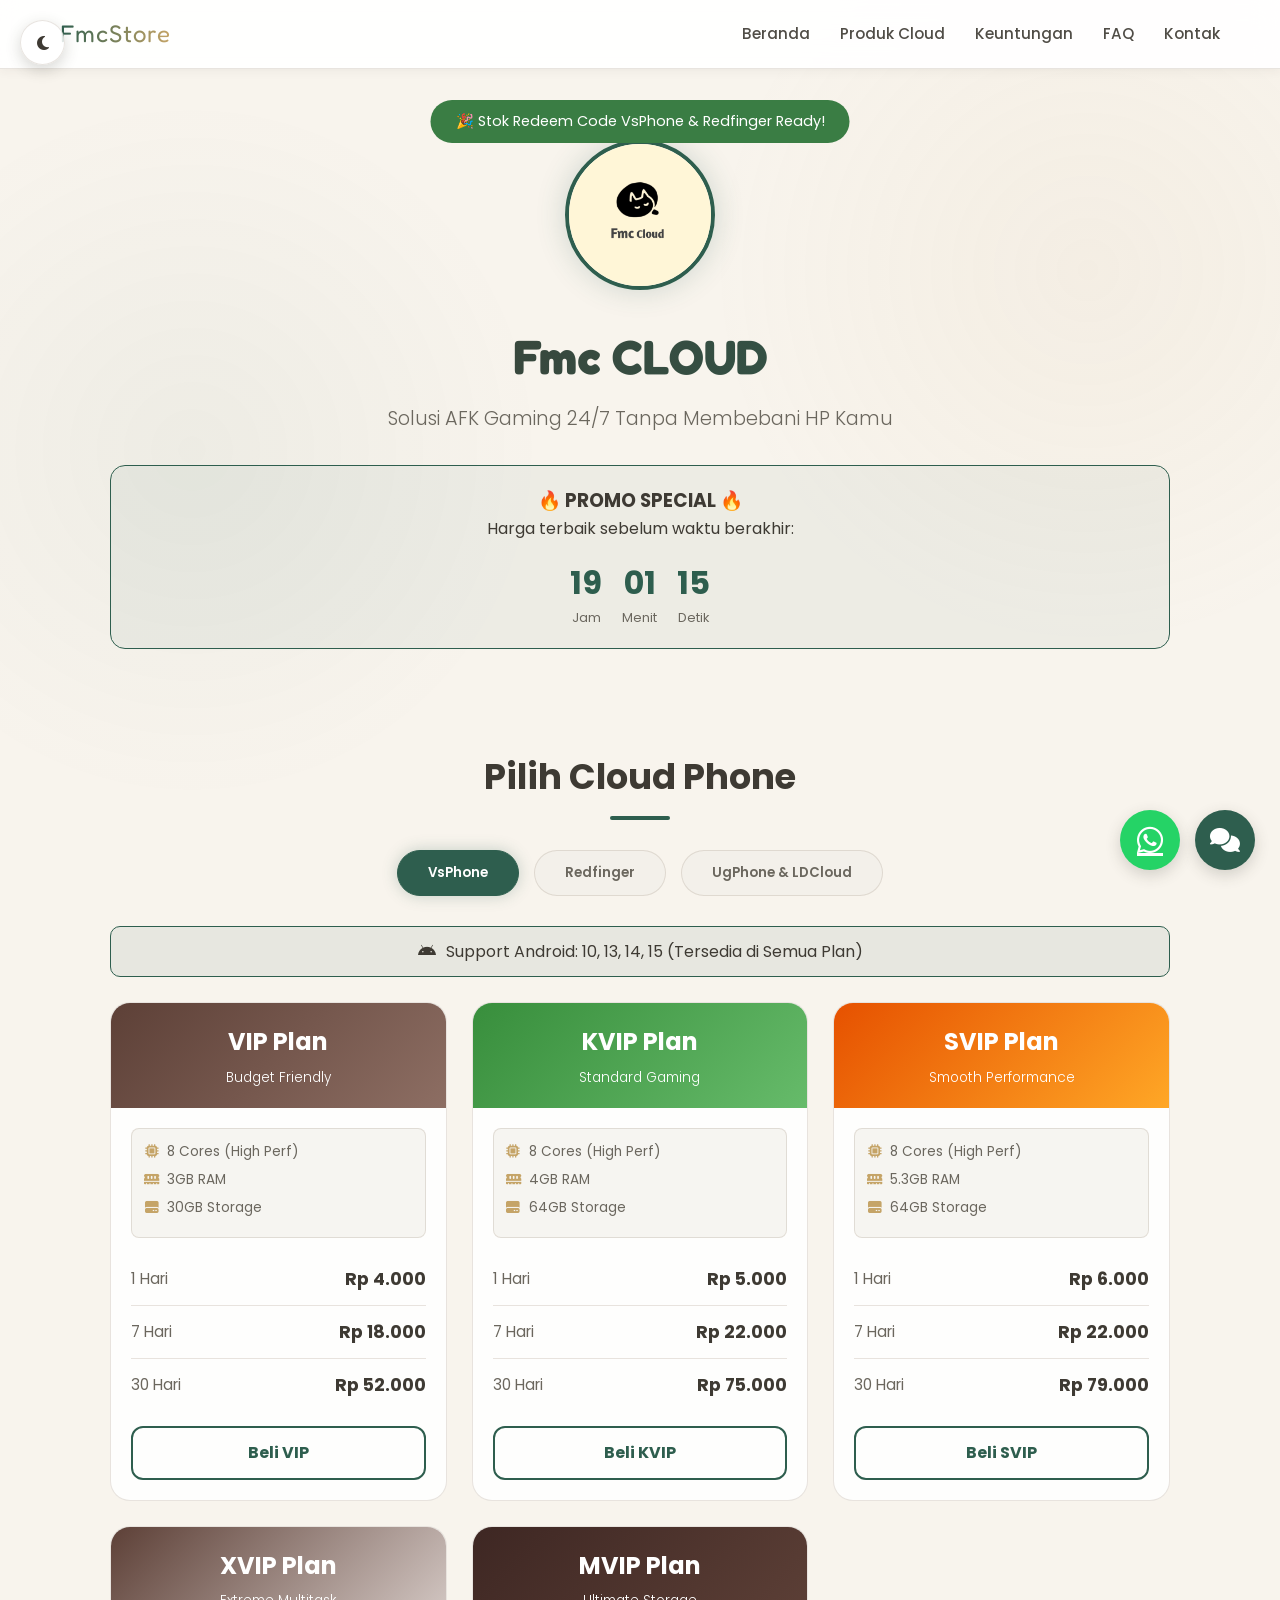
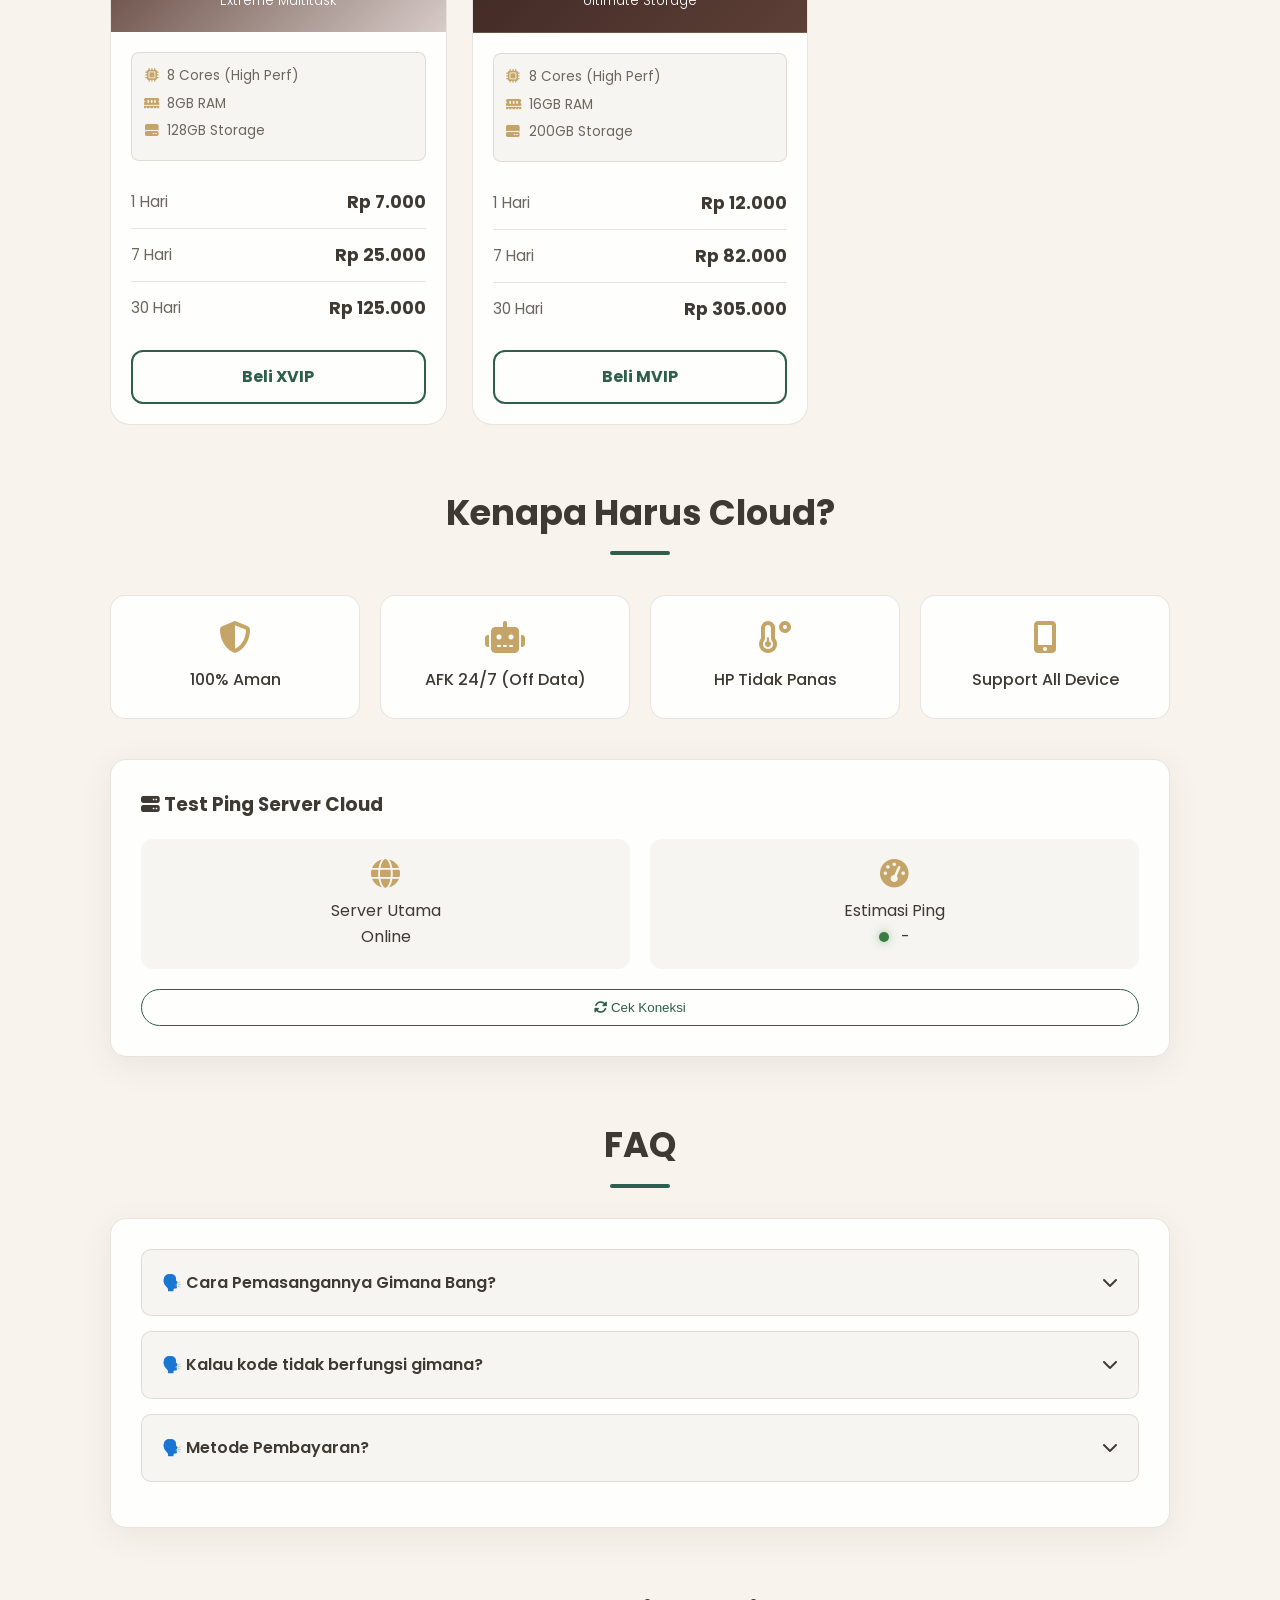
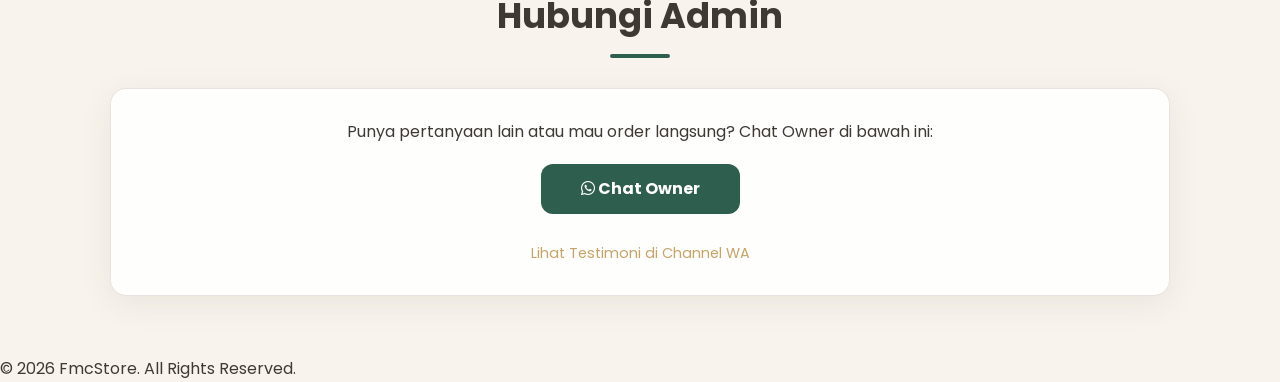
==== commit d63f2acb: "Replace logo image format from PNG to JPG" ====
--- a/index.html
+++ b/index.html
@@ -54,7 +54,7 @@
     <!-- Hero Section -->
     <header class="header fade-in" id="home">
       <div class="logo-container">
-        <img src="asset/icon.png" alt="FmcStore Logo" loading="lazy">
+        <img src="asset/icon.jpg" alt="FmcStore Logo" loading="lazy">
       </div>
       <h1>Fmc CLOUD</h1>
       <p class="tagline">Solusi AFK Gaming 24/7 Tanpa Membebani HP Kamu</p>
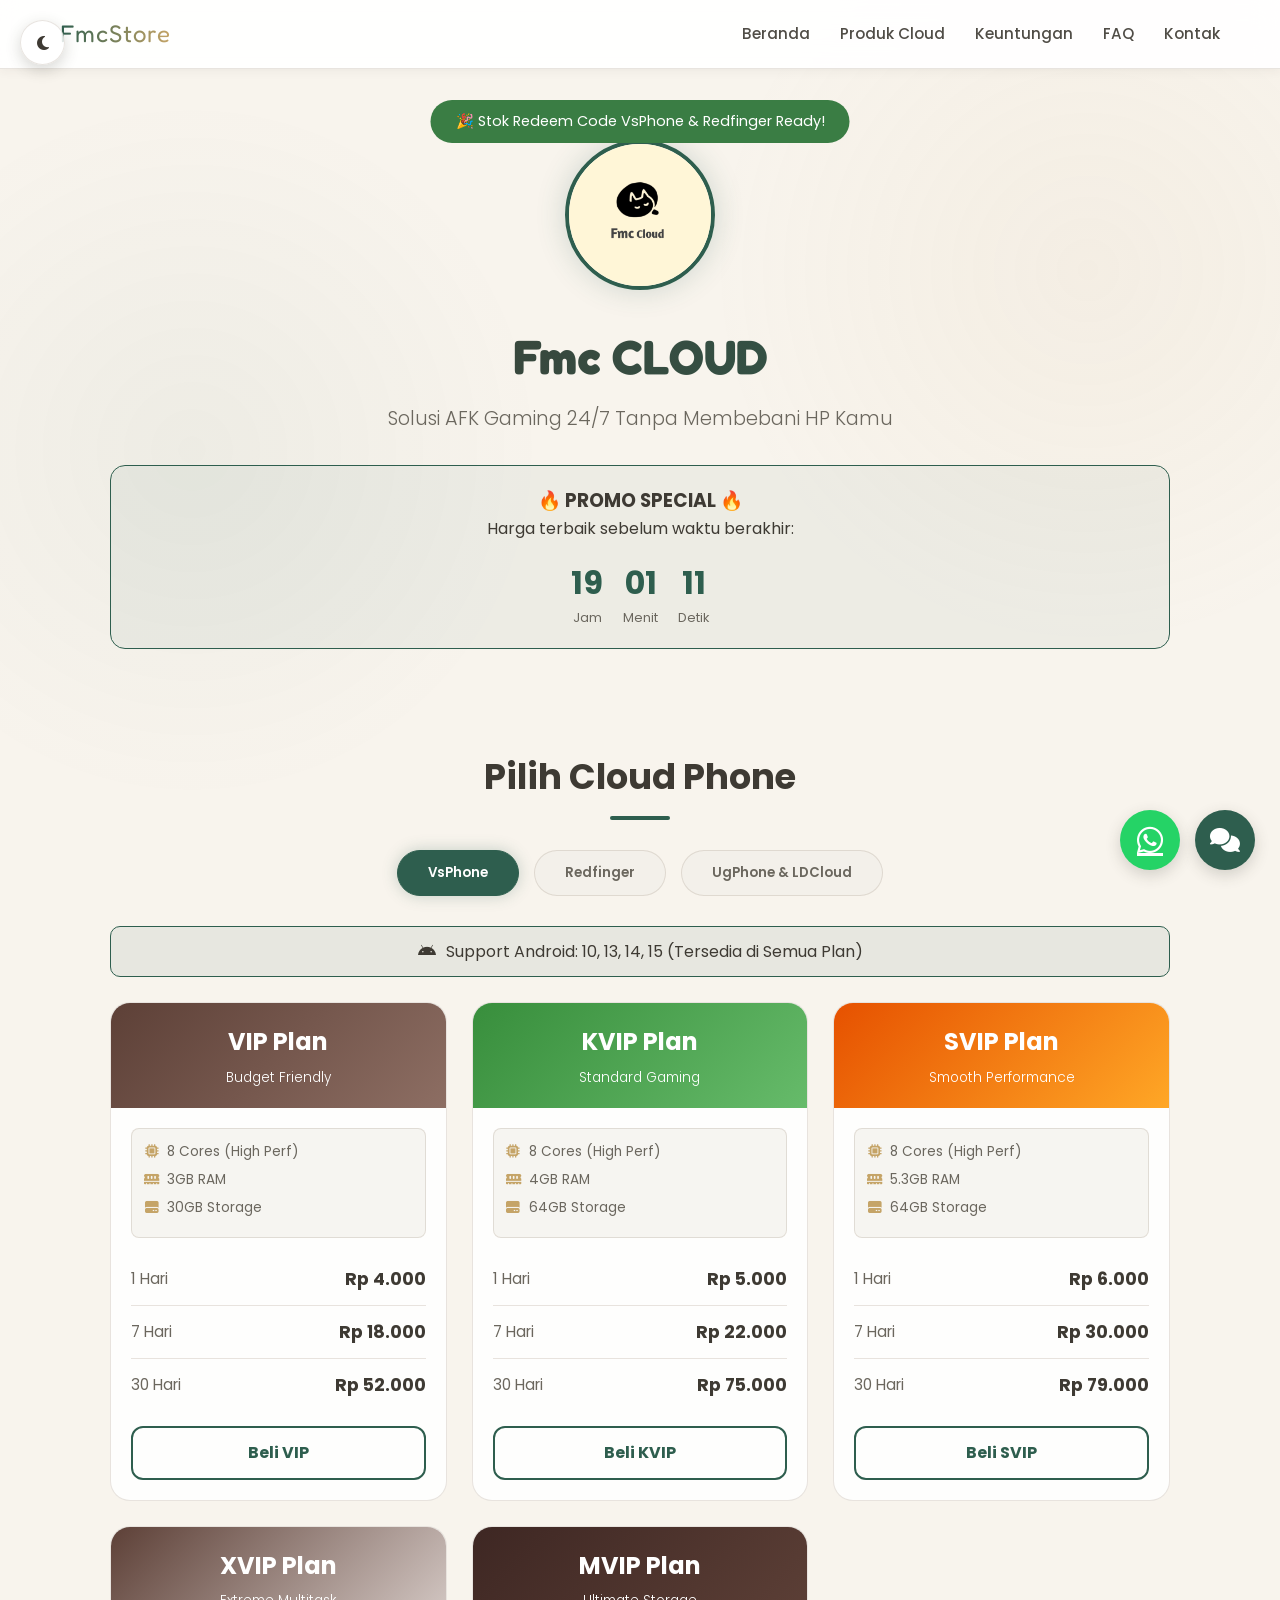
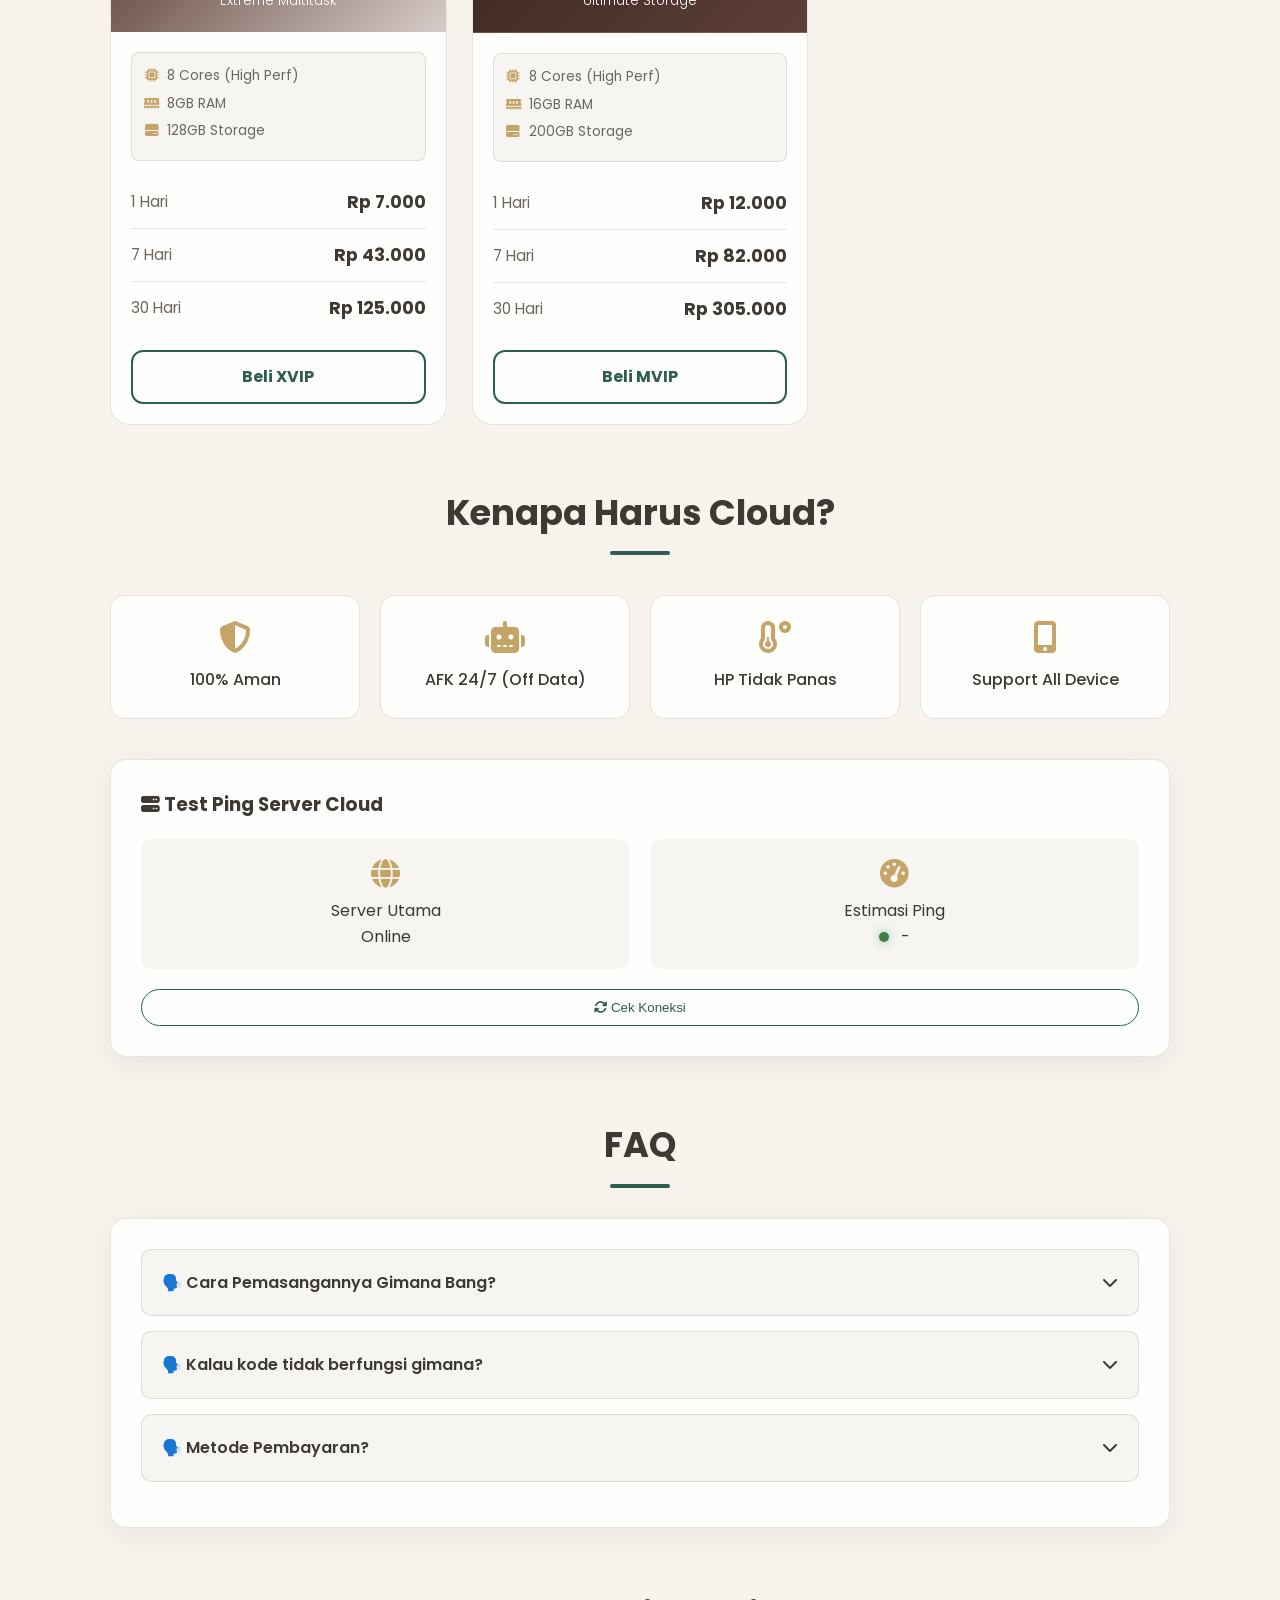
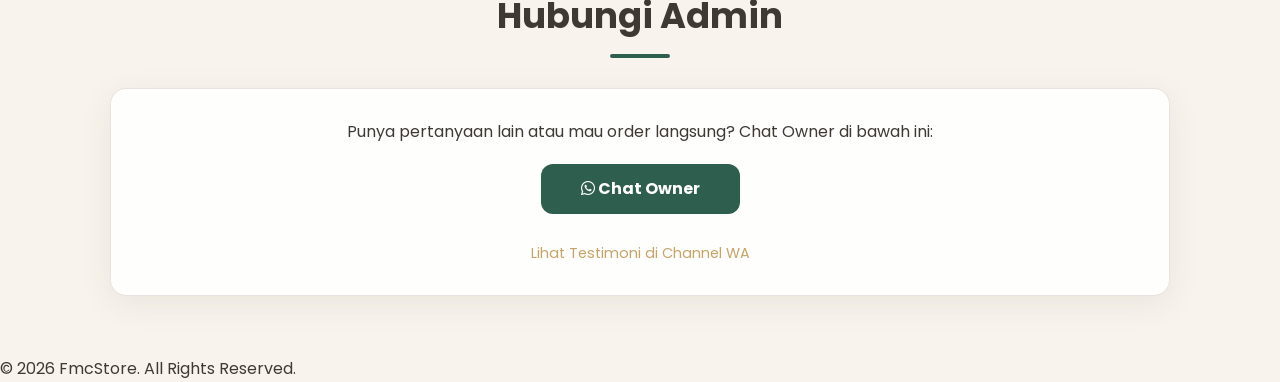
==== commit 9a851c8c: "Change prices for 7 Hari duration Updated price values for 7 Hari duration in two sections." ====
--- a/index.html
+++ b/index.html
@@ -179,7 +179,7 @@
             </div>
             <div class="price-row">
               <span class="duration">7 Hari</span>
-              <span class="price">Rp 22.000</span>
+              <span class="price">Rp 30.000</span>
             </div>
             <div class="price-row">
               <span class="duration">30 Hari</span>
@@ -208,7 +208,7 @@
             </div>
             <div class="price-row">
               <span class="duration">7 Hari</span>
-              <span class="price">Rp 25.000</span>
+              <span class="price">Rp 43.000</span>
             </div>
             <div class="price-row">
               <span class="duration">30 Hari</span>
